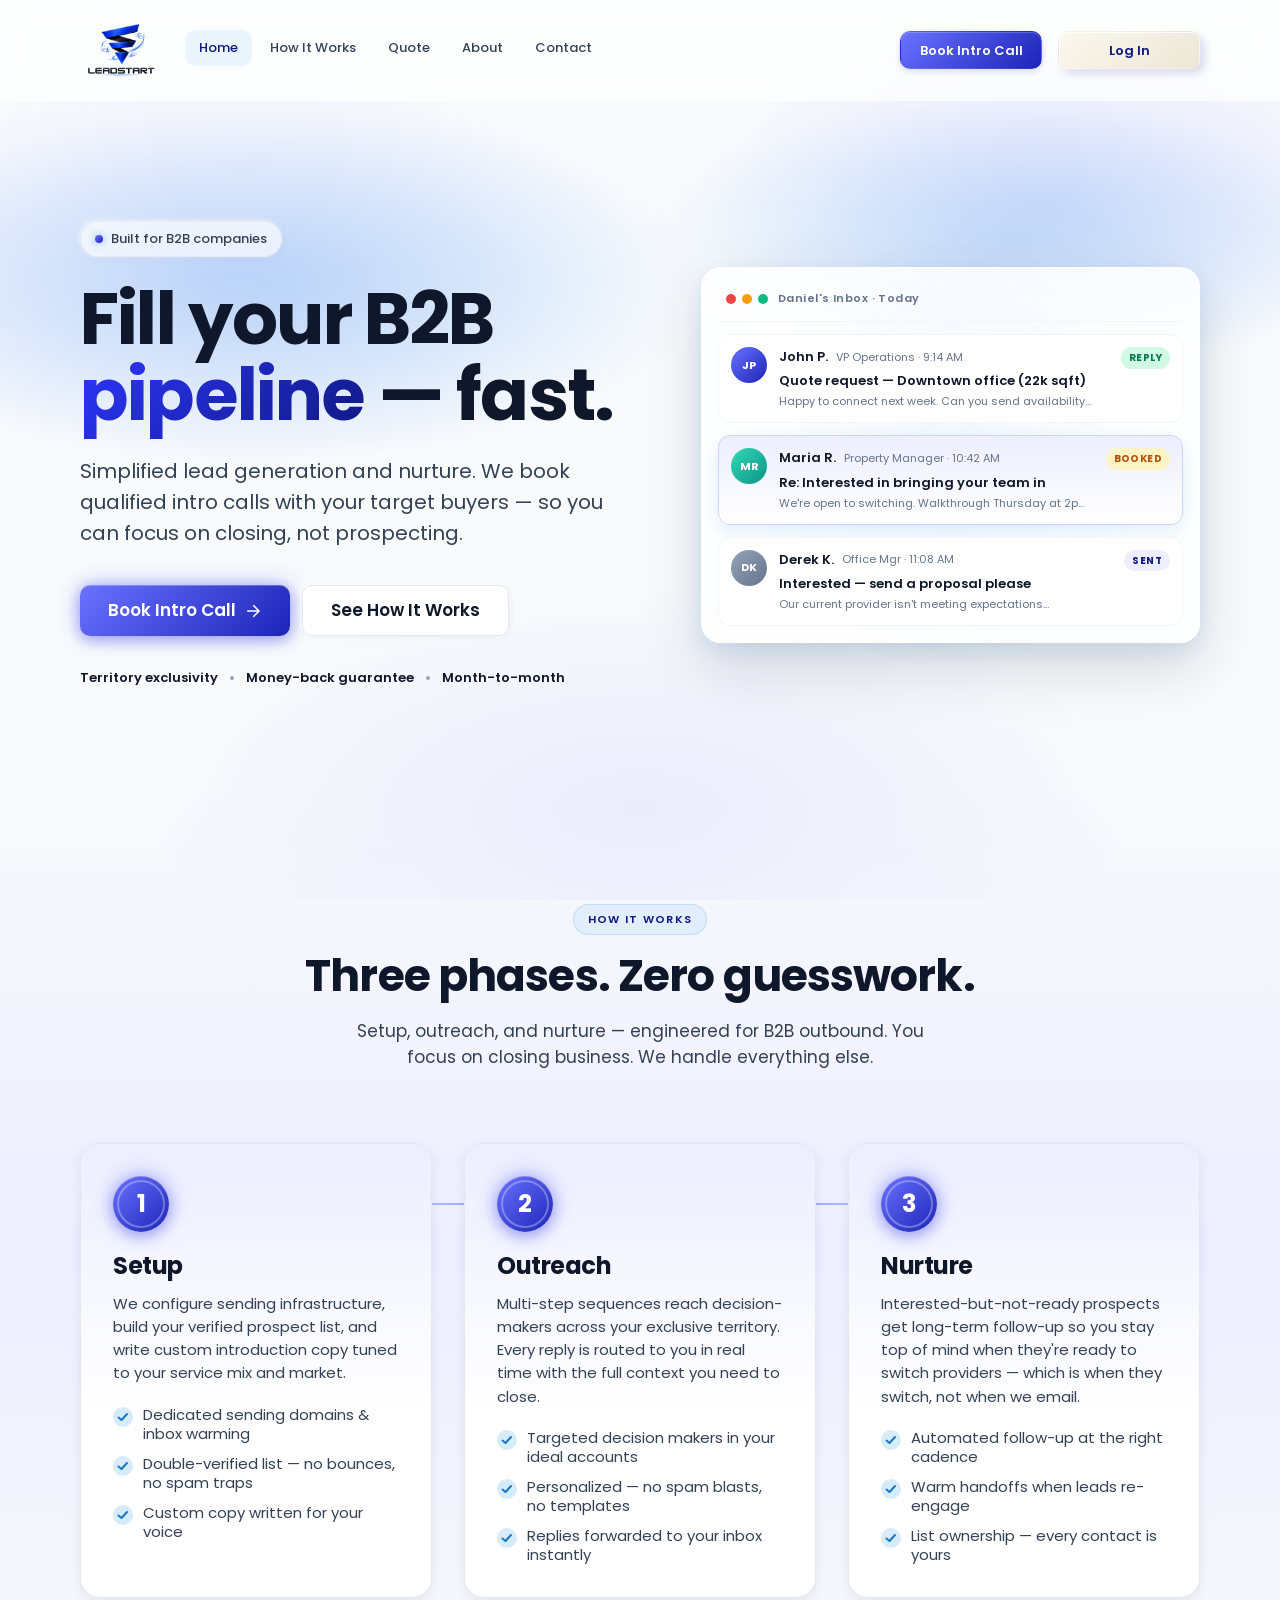
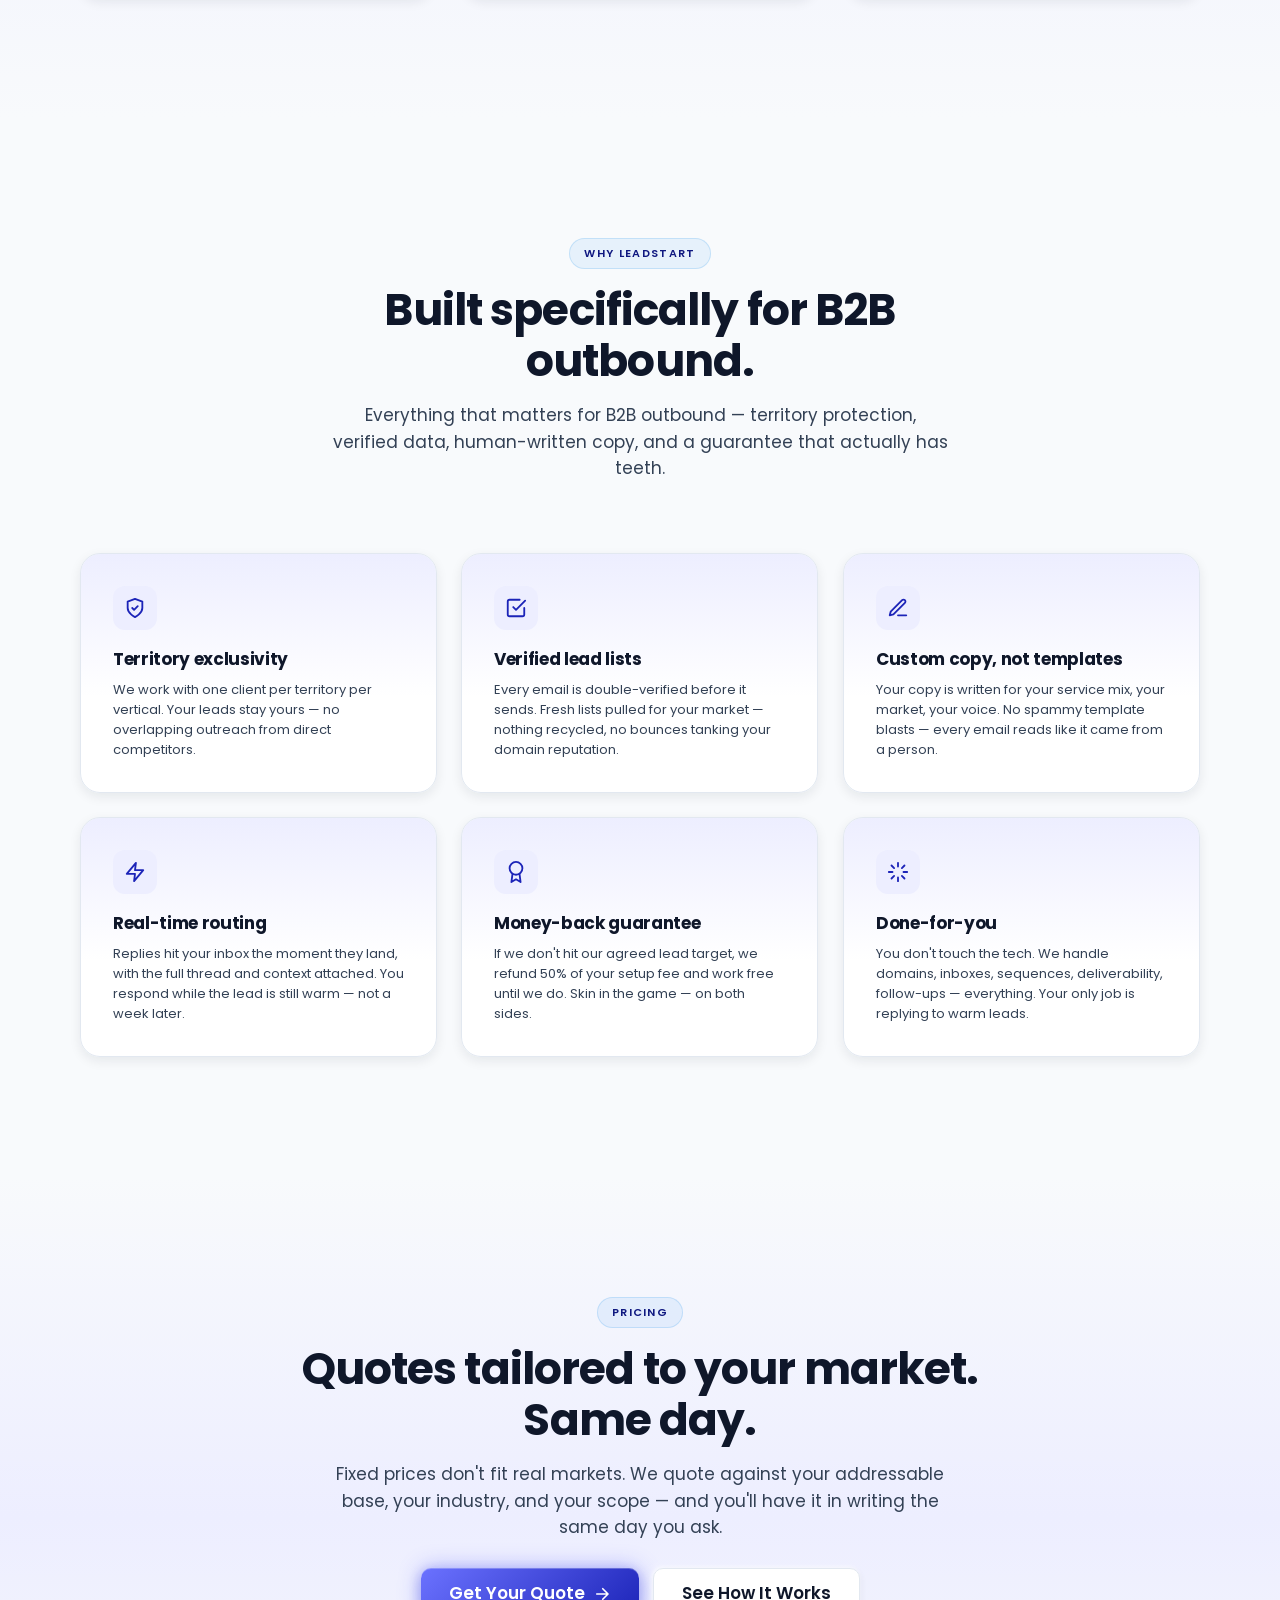
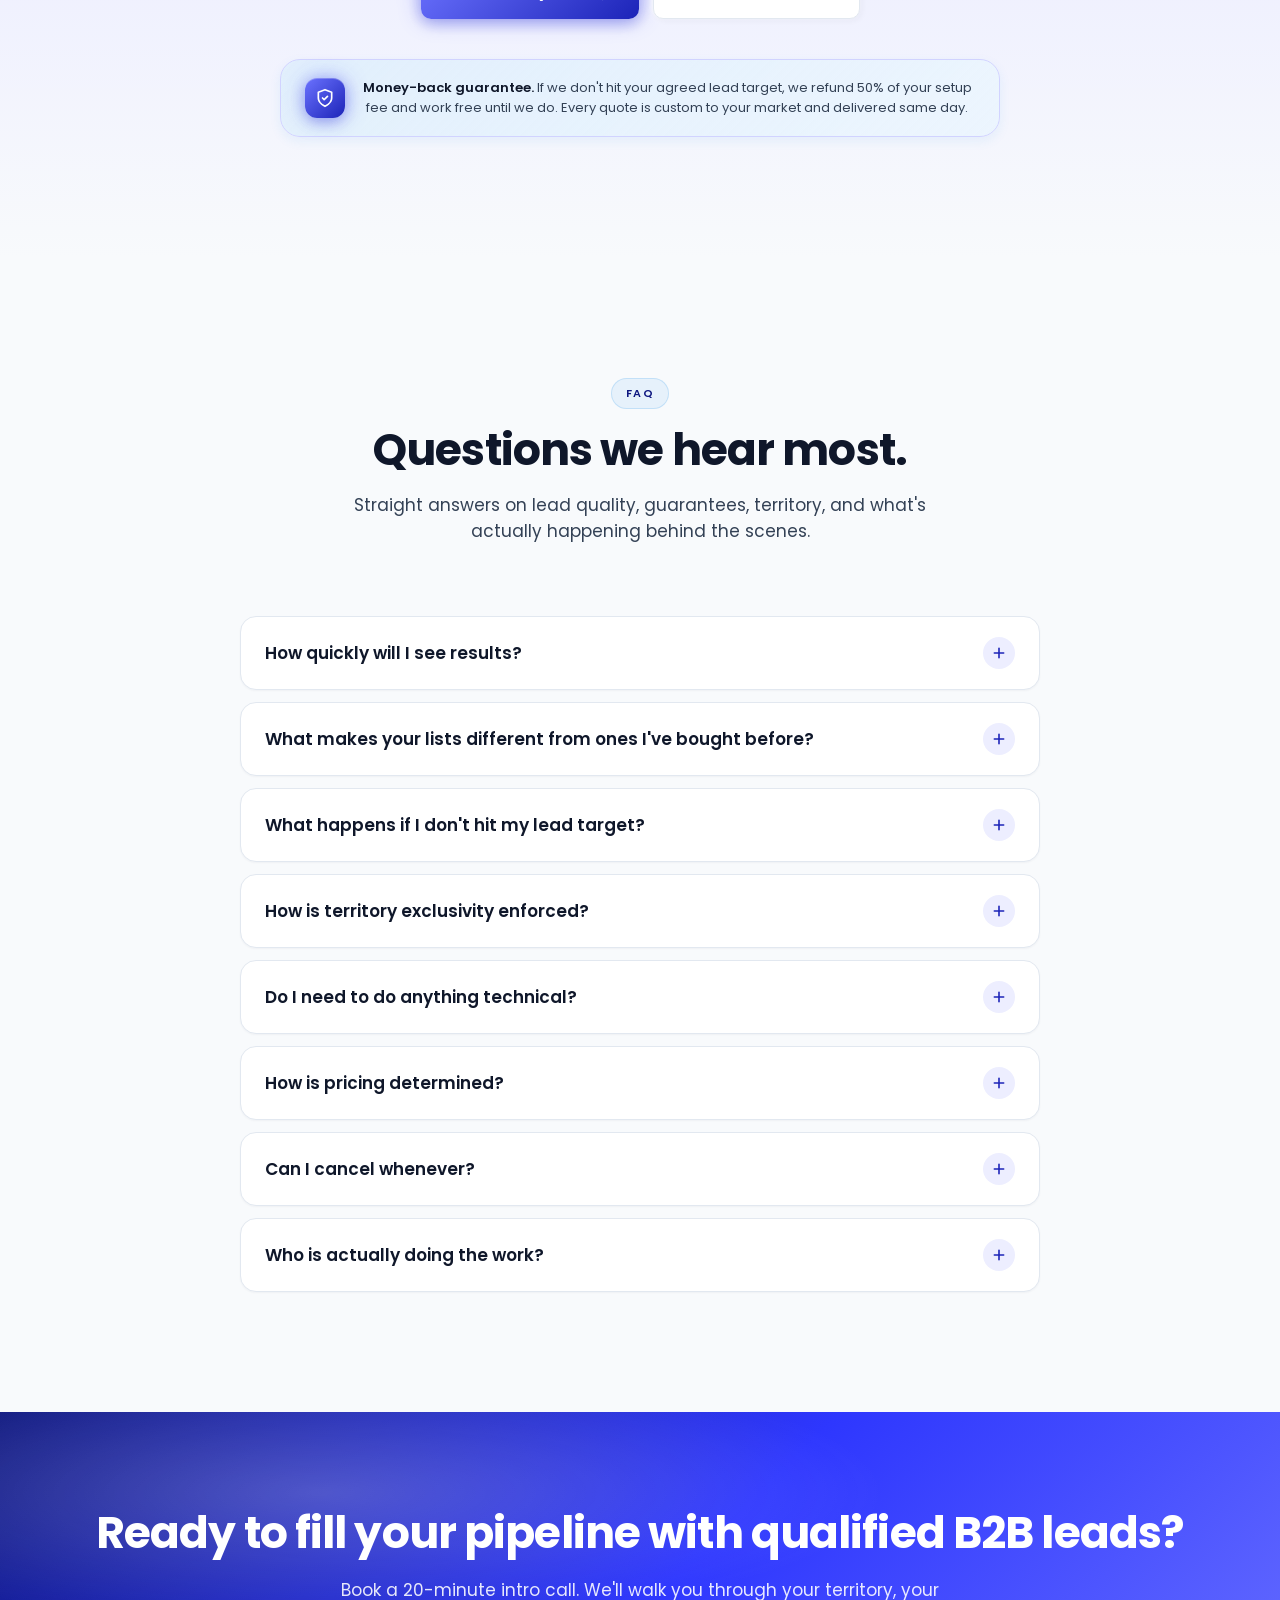
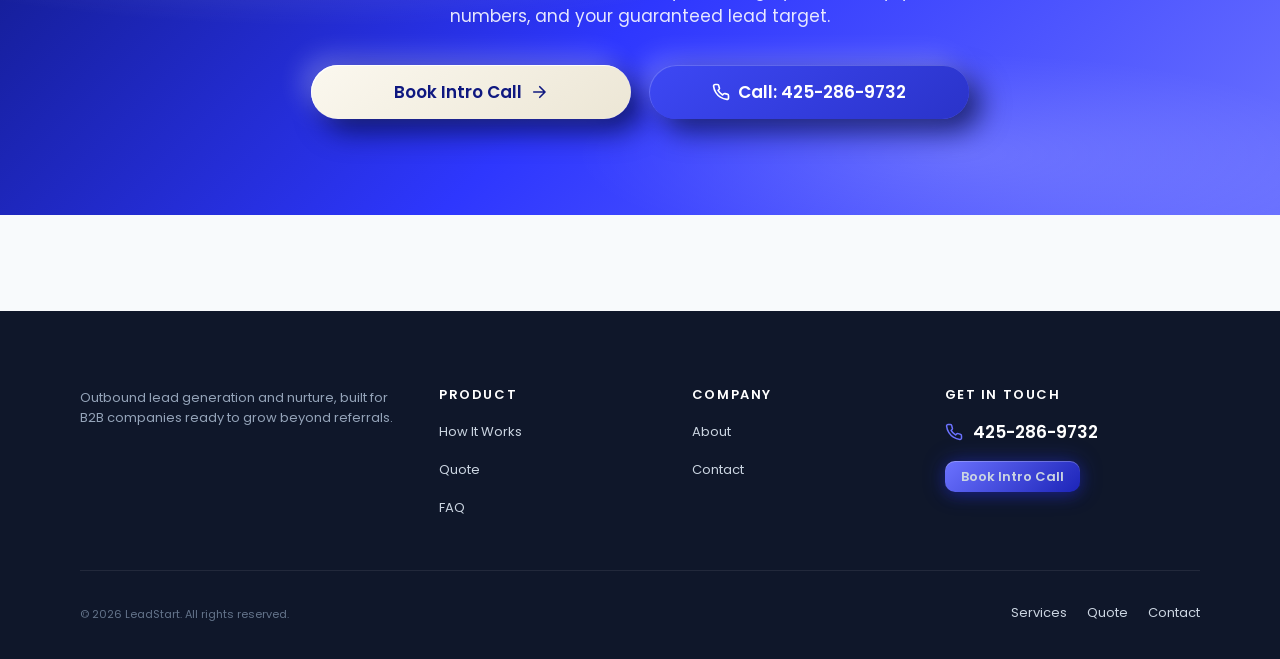
==== index.html @ 653d9354 "Swap hero headline to "Fill your B2B pipeline — fast." Tightens the promise to be action-first inste" ====
<!DOCTYPE html>
<html lang="en">
<head>
  <meta charset="UTF-8" />
  <meta name="viewport" content="width=device-width, initial-scale=1.0" />
  <meta name="theme-color" content="#2e37fe" />
  <title>LeadStart — Outbound Lead Generation for B2B Companies</title>
  <meta name="description" content="LeadStart books qualified intro calls with your target buyers. Custom cold email, verified lists, territory exclusivity, money-back guarantee." />
  <meta name="author" content="LeadStart" />

  <!-- Open Graph -->
  <meta property="og:type" content="website" />
  <meta property="og:title" content="LeadStart — Outbound Lead Generation for B2B Companies" />
  <meta property="og:description" content="Simplified lead gen & nurture solution. Book qualified intro calls with commercial decision-makers — no ads, no spam blasts, just targeted outbound." />
  <meta property="og:url" content="https://leadstart.io/" />
  <meta property="og:image" content="/assets/img/og-image.png" />
  <meta name="twitter:card" content="summary_large_image" />

  <!-- Fonts -->
  <link rel="preconnect" href="https://fonts.googleapis.com" />
  <link rel="preconnect" href="https://fonts.gstatic.com" crossorigin />
  <link href="https://fonts.googleapis.com/css2?family=Poppins:wght@400;500;600;700&display=swap" rel="stylesheet" />

  <!-- Favicon -->
  <link rel="icon" type="image/png" href="/assets/img/leadstart-logo.png" />

  <!-- Styles (load order matters) -->
  <link rel="stylesheet" href="/assets/css/tokens.css" />
  <link rel="stylesheet" href="/assets/css/base.css" />
  <link rel="stylesheet" href="/assets/css/layout.css" />
  <link rel="stylesheet" href="/assets/css/components.css" />
  <link rel="stylesheet" href="/assets/css/pages.css" />

  <style>
    .quote-band { text-align: center; }
    .quote-band .section-header { margin-bottom: 8px; }
    .quote-band .quote-ctas {
      display: flex;
      gap: 14px;
      justify-content: center;
      flex-wrap: wrap;
      margin-top: 28px;
    }
    .quote-band .guarantee-ribbon { margin-top: 40px; }
  </style>
</head>
<body>

  <a href="#main" class="skip-link">Skip to content</a>

  <!-- =============== HEADER =============== -->
  <header class="site-header" id="siteHeader">
    <div class="nav">
      <a href="/" class="logo" aria-label="LeadStart home">
        <span class="logo-mark" aria-hidden="true">
          <img src="/assets/img/leadstart-logo.png" alt="" />
        </span>
      </a>

      <nav aria-label="Primary">
        <ul class="nav-links">
          <li><a href="/" class="active">Home</a></li>
          <li><a href="/services.html">How It Works</a></li>
          <li><a href="/quote.html">Quote</a></li>
          <li><a href="/about.html">About</a></li>
          <li><a href="/contact.html">Contact</a></li>
        </ul>
      </nav>

      <a href="/contact.html" class="btn btn-primary btn-sm nav-cta">
        Book Intro Call
      </a>
      <a href="/app/login" class="btn btn-secondary btn-sm nav-login">
        Log In
      </a>

      <button class="hamburger" type="button" aria-label="Open menu" aria-expanded="false" aria-controls="mobileDrawer">
        <span></span>
      </button>
    </div>
  </header>

  <!-- Mobile drawer -->
  <div class="mobile-drawer" id="mobileDrawer">
    <ul class="mobile-drawer-links">
      <li><a href="/" class="active">Home</a></li>
      <li><a href="/services.html">How It Works</a></li>
      <li><a href="/quote.html">Quote</a></li>
      <li><a href="/about.html">About</a></li>
      <li><a href="/contact.html">Contact</a></li>
    </ul>
    <a href="/app/login" class="btn btn-secondary" style="margin-bottom:10px;">
      Log In
    </a>
    <a href="/contact.html" class="btn btn-primary">
      Book Intro Call
      <svg viewBox="0 0 24 24" fill="none" stroke="currentColor" stroke-width="2.2" stroke-linecap="round" stroke-linejoin="round"><path d="M5 12h14M13 5l7 7-7 7"/></svg>
    </a>
  </div>

  <main id="main">

    <!-- =============== HERO =============== -->
    <section class="hero">
      <div class="container">
        <div class="hero-inner">
          <div class="hero-copy" data-reveal>
            <span class="pill-glass mb-24">
              <span class="dot"></span>
              Built for B2B companies
            </span>
            <h1>
              Fill your B2B <span class="text-grad">pipeline</span> — fast.
            </h1>
            <p class="lead">
              Simplified lead generation and nurture. We book qualified intro calls with your target buyers — so you can focus on closing, not prospecting.
            </p>
            <div class="hero-ctas">
              <a href="/contact.html" class="btn btn-primary btn-lg">
                Book Intro Call
                <svg viewBox="0 0 24 24" fill="none" stroke="currentColor" stroke-width="2.2" stroke-linecap="round" stroke-linejoin="round"><path d="M5 12h14M13 5l7 7-7 7"/></svg>
              </a>
              <a href="/services.html" class="btn btn-secondary btn-lg">
                See How It Works
              </a>
            </div>
            <div class="hero-trust">
              <strong class="text-primary">Territory exclusivity</strong>
              <span class="divider-dot"></span>
              <strong class="text-primary">Money-back guarantee</strong>
              <span class="divider-dot"></span>
              <strong class="text-primary">Month-to-month</strong>
            </div>
          </div>

          <!-- CSS-mocked email thread visual -->
          <div class="hero-visual" data-reveal data-reveal-delay="0.15s" aria-hidden="true">
            <div class="mock-inbox">
              <div class="mock-inbox-header">
                <div class="dots"><span></span><span></span><span></span></div>
                <span class="label">Daniel's Inbox · Today</span>
              </div>

              <div class="mock-thread">
                <div class="mock-avatar">JP</div>
                <div class="mock-thread-body">
                  <div class="mock-thread-meta">
                    <strong>John P.</strong>
                    <span>VP Operations · 9:14 AM</span>
                  </div>
                  <div class="mock-thread-subject">Quote request — Downtown office (22k sqft)</div>
                  <div class="mock-thread-snippet">Happy to connect next week. Can you send availability…</div>
                </div>
                <span class="mock-thread-status reply">Reply</span>
              </div>

              <div class="mock-thread highlight">
                <div class="mock-avatar alt-2">MR</div>
                <div class="mock-thread-body">
                  <div class="mock-thread-meta">
                    <strong>Maria R.</strong>
                    <span>Property Manager · 10:42 AM</span>
                  </div>
                  <div class="mock-thread-subject">Re: Interested in bringing your team in</div>
                  <div class="mock-thread-snippet">We're open to switching. Walkthrough Thursday at 2pm?</div>
                </div>
                <span class="mock-thread-status booked">Booked</span>
              </div>

              <div class="mock-thread">
                <div class="mock-avatar alt">DK</div>
                <div class="mock-thread-body">
                  <div class="mock-thread-meta">
                    <strong>Derek K.</strong>
                    <span>Office Mgr · 11:08 AM</span>
                  </div>
                  <div class="mock-thread-subject">Interested — send a proposal please</div>
                  <div class="mock-thread-snippet">Our current provider isn't meeting expectations…</div>
                </div>
                <span class="mock-thread-status sent">Sent</span>
              </div>
            </div>
          </div>
        </div>
      </div>
    </section>


    <!-- =============== 3-PHASE PROCESS =============== -->
    <section class="section process section-alt" id="process">
      <div class="container">
        <div class="section-header" data-reveal>
          <span class="eyebrow">How it works</span>
          <h2>Three phases. Zero guesswork.</h2>
          <p>Setup, outreach, and nurture — engineered for B2B outbound. You focus on closing business. We handle everything else.</p>
        </div>

        <div class="process-grid">

          <article class="card process-card" data-reveal>
            <div class="step-number">1</div>
            <h3>Setup</h3>
            <p>We configure sending infrastructure, build your verified prospect list, and write custom introduction copy tuned to your service mix and market.</p>
            <ul class="check-list">
              <li>Dedicated sending domains &amp; inbox warming</li>
              <li>Double-verified list — no bounces, no spam traps</li>
              <li>Custom copy written for your voice</li>
            </ul>
          </article>

          <article class="card process-card" data-reveal data-reveal-delay="0.1s">
            <div class="step-number">2</div>
            <h3>Outreach</h3>
            <p>Multi-step sequences reach decision-makers across your exclusive territory. Every reply is routed to you in real time with the full context you need to close.</p>
            <ul class="check-list">
              <li>Targeted decision makers in your ideal accounts</li>
              <li>Personalized — no spam blasts, no templates</li>
              <li>Replies forwarded to your inbox instantly</li>
            </ul>
          </article>

          <article class="card process-card" data-reveal data-reveal-delay="0.2s">
            <div class="step-number">3</div>
            <h3>Nurture</h3>
            <p>Interested-but-not-ready prospects get long-term follow-up so you stay top of mind when they're ready to switch providers — which is when they switch, not when we email.</p>
            <ul class="check-list">
              <li>Automated follow-up at the right cadence</li>
              <li>Warm handoffs when leads re-engage</li>
              <li>List ownership — every contact is yours</li>
            </ul>
          </article>

        </div>
      </div>
    </section>


    <!-- =============== FEATURES =============== -->
    <section class="section" id="features">
      <div class="container">
        <div class="section-header" data-reveal>
          <span class="eyebrow">Why LeadStart</span>
          <h2>Built specifically for B2B outbound.</h2>
          <p>Everything that matters for B2B outbound — territory protection, verified data, human-written copy, and a guarantee that actually has teeth.</p>
        </div>

        <div class="feature-grid">

          <article class="card card-hover feature-card" data-reveal>
            <div class="icon-chip" aria-hidden="true">
              <svg viewBox="0 0 24 24" fill="none" stroke="currentColor" stroke-width="2" stroke-linecap="round" stroke-linejoin="round"><path d="M12 22s8-4 8-10V5l-8-3-8 3v7c0 6 8 10 8 10z"/><path d="m9 12 2 2 4-4"/></svg>
            </div>
            <h4>Territory exclusivity</h4>
            <p>We work with one client per territory per vertical. Your leads stay yours — no overlapping outreach from direct competitors.</p>
          </article>

          <article class="card card-hover feature-card" data-reveal data-reveal-delay="0.05s">
            <div class="icon-chip" aria-hidden="true">
              <svg viewBox="0 0 24 24" fill="none" stroke="currentColor" stroke-width="2" stroke-linecap="round" stroke-linejoin="round"><path d="M9 11l3 3L22 4"/><path d="M21 12v7a2 2 0 0 1-2 2H5a2 2 0 0 1-2-2V5a2 2 0 0 1 2-2h11"/></svg>
            </div>
            <h4>Verified lead lists</h4>
            <p>Every email is double-verified before it sends. Fresh lists pulled for your market — nothing recycled, no bounces tanking your domain reputation.</p>
          </article>

          <article class="card card-hover feature-card" data-reveal data-reveal-delay="0.1s">
            <div class="icon-chip" aria-hidden="true">
              <svg viewBox="0 0 24 24" fill="none" stroke="currentColor" stroke-width="2" stroke-linecap="round" stroke-linejoin="round"><path d="M12 20h9"/><path d="M16.5 3.5a2.121 2.121 0 0 1 3 3L7 19l-4 1 1-4L16.5 3.5z"/></svg>
            </div>
            <h4>Custom copy, not templates</h4>
            <p>Your copy is written for your service mix, your market, your voice. No spammy template blasts — every email reads like it came from a person.</p>
          </article>

          <article class="card card-hover feature-card" data-reveal data-reveal-delay="0.15s">
            <div class="icon-chip" aria-hidden="true">
              <svg viewBox="0 0 24 24" fill="none" stroke="currentColor" stroke-width="2" stroke-linecap="round" stroke-linejoin="round"><polygon points="13 2 3 14 12 14 11 22 21 10 12 10 13 2"/></svg>
            </div>
            <h4>Real-time routing</h4>
            <p>Replies hit your inbox the moment they land, with the full thread and context attached. You respond while the lead is still warm — not a week later.</p>
          </article>

          <article class="card card-hover feature-card" data-reveal data-reveal-delay="0.2s">
            <div class="icon-chip" aria-hidden="true">
              <svg viewBox="0 0 24 24" fill="none" stroke="currentColor" stroke-width="2" stroke-linecap="round" stroke-linejoin="round"><circle cx="12" cy="8" r="7"/><polyline points="8.21 13.89 7 23 12 20 17 23 15.79 13.88"/></svg>
            </div>
            <h4>Money-back guarantee</h4>
            <p>If we don't hit our agreed lead target, we refund 50% of your setup fee and work free until we do. Skin in the game — on both sides.</p>
          </article>

          <article class="card card-hover feature-card" data-reveal data-reveal-delay="0.25s">
            <div class="icon-chip" aria-hidden="true">
              <svg viewBox="0 0 24 24" fill="none" stroke="currentColor" stroke-width="2" stroke-linecap="round" stroke-linejoin="round"><path d="M12 2v4M12 18v4M4.93 4.93l2.83 2.83M16.24 16.24l2.83 2.83M2 12h4M18 12h4M4.93 19.07l2.83-2.83M16.24 7.76l2.83-2.83"/></svg>
            </div>
            <h4>Done-for-you</h4>
            <p>You don't touch the tech. We handle domains, inboxes, sequences, deliverability, follow-ups — everything. Your only job is replying to warm leads.</p>
          </article>

        </div>
      </div>
    </section>


    <!-- =============== QUOTE BAND =============== -->
    <section class="section section-alt quote-band" id="pricing-teaser">
      <div class="container-narrow">
        <div class="section-header" data-reveal>
          <span class="eyebrow">Pricing</span>
          <h2>Quotes tailored to your market.<br>Same day.</h2>
          <p>Fixed prices don't fit real markets. We quote against your addressable base, your industry, and your scope — and you'll have it in writing the same day you ask.</p>
        </div>

        <div class="quote-ctas" data-reveal data-reveal-delay="0.1s">
          <a href="/quote.html" class="btn btn-primary btn-lg">
            Get Your Quote
            <svg viewBox="0 0 24 24" fill="none" stroke="currentColor" stroke-width="2.2" stroke-linecap="round" stroke-linejoin="round"><path d="M5 12h14M13 5l7 7-7 7"/></svg>
          </a>
          <a href="/services.html" class="btn btn-secondary btn-lg">See How It Works</a>
        </div>

        <div class="guarantee-ribbon" data-reveal>
          <span class="shield" aria-hidden="true">
            <svg viewBox="0 0 24 24" fill="none" stroke="currentColor" stroke-width="2" stroke-linecap="round" stroke-linejoin="round" width="20" height="20"><path d="M12 22s8-4 8-10V5l-8-3-8 3v7c0 6 8 10 8 10z"/><path d="m9 12 2 2 4-4"/></svg>
          </span>
          <div>
            <strong>Money-back guarantee.</strong> If we don't hit your agreed lead target, we refund 50% of your setup fee and work free until we do. Every quote is custom to your market and delivered same day.
          </div>
        </div>
      </div>
    </section>


    <!-- =============== FAQ =============== -->
    <section class="section" id="faq">
      <div class="container-narrow">
        <div class="section-header" data-reveal>
          <span class="eyebrow">FAQ</span>
          <h2>Questions we hear most.</h2>
          <p>Straight answers on lead quality, guarantees, territory, and what's actually happening behind the scenes.</p>
        </div>

        <div class="faq-list" data-accordion-group>

          <details class="faq-item" data-accordion>
            <summary>
              How quickly will I see results?
              <span class="faq-icon" aria-hidden="true">
                <svg viewBox="0 0 24 24" fill="none" stroke="currentColor" stroke-width="2.4" stroke-linecap="round"><path d="M12 5v14M5 12h14"/></svg>
              </span>
            </summary>
            <div class="faq-body">
              <p>Setup and inbox warming takes the first two weeks. Sends begin in week 3 at a conservative volume and ramp up over the first month. Most clients see their first booked intro calls between weeks 3 and 5, with volume increasing through month two as the full sequence rolls out.</p>
            </div>
          </details>

          <details class="faq-item" data-accordion>
            <summary>
              What makes your lists different from ones I've bought before?
              <span class="faq-icon" aria-hidden="true">
                <svg viewBox="0 0 24 24" fill="none" stroke="currentColor" stroke-width="2.4" stroke-linecap="round"><path d="M12 5v14M5 12h14"/></svg>
              </span>
            </summary>
            <div class="faq-body">
              <p>Recycled lists get everyone nowhere. Ours are pulled fresh for your exact market and role targets, then double-verified before a single send. You own every contact outright — nothing is resold, and nothing overlaps with another client's outreach.</p>
            </div>
          </details>

          <details class="faq-item" data-accordion>
            <summary>
              What happens if I don't hit my lead target?
              <span class="faq-icon" aria-hidden="true">
                <svg viewBox="0 0 24 24" fill="none" stroke="currentColor" stroke-width="2.4" stroke-linecap="round"><path d="M12 5v14M5 12h14"/></svg>
              </span>
            </summary>
            <div class="faq-body">
              <p>We refund 50% of your setup fee and keep working free until you hit the agreed target. We don't grow if our clients don't grow — the guarantee forces us to pick markets and service fits we can actually deliver on.</p>
            </div>
          </details>

          <details class="faq-item" data-accordion>
            <summary>
              How is territory exclusivity enforced?
              <span class="faq-icon" aria-hidden="true">
                <svg viewBox="0 0 24 24" fill="none" stroke="currentColor" stroke-width="2.4" stroke-linecap="round"><path d="M12 5v14M5 12h14"/></svg>
              </span>
            </summary>
            <div class="faq-body">
              <p>We sign one client per territory per vertical. Your prospect list is carved from that market and reserved for you — no one else we work with is emailing your prospects, period. If a direct competitor approaches us for the same territory, we decline.</p>
            </div>
          </details>

          <details class="faq-item" data-accordion>
            <summary>
              Do I need to do anything technical?
              <span class="faq-icon" aria-hidden="true">
                <svg viewBox="0 0 24 24" fill="none" stroke="currentColor" stroke-width="2.4" stroke-linecap="round"><path d="M12 5v14M5 12h14"/></svg>
              </span>
            </summary>
            <div class="faq-body">
              <p>No. We handle domains, inbox configuration, deliverability, sequence setup, warming, and follow-ups. Your only job is replying to interested leads — which we route to your main inbox in real time.</p>
            </div>
          </details>

          <details class="faq-item" data-accordion>
            <summary>
              How is pricing determined?
              <span class="faq-icon" aria-hidden="true">
                <svg viewBox="0 0 24 24" fill="none" stroke="currentColor" stroke-width="2.4" stroke-linecap="round"><path d="M12 5v14M5 12h14"/></svg>
              </span>
            </summary>
            <div class="faq-body">
              <p>We price against your market, not a fixed tier. The setup fee covers domains, inbox provisioning, deliverability warming, custom copy, and verified list build — it scales with the size of your addressable market. Monthly rate is tied to your agreed lead target. You'll have a written quote with both line items the same day you ask.</p>
            </div>
          </details>

          <details class="faq-item" data-accordion>
            <summary>
              Can I cancel whenever?
              <span class="faq-icon" aria-hidden="true">
                <svg viewBox="0 0 24 24" fill="none" stroke="currentColor" stroke-width="2.4" stroke-linecap="round"><path d="M12 5v14M5 12h14"/></svg>
              </span>
            </summary>
            <div class="faq-body">
              <p>Yes. Month-to-month. No annual contracts. If the campaign isn't producing, we'd rather refund you and part ways than have you locked in.</p>
            </div>
          </details>

          <details class="faq-item" data-accordion>
            <summary>
              Who is actually doing the work?
              <span class="faq-icon" aria-hidden="true">
                <svg viewBox="0 0 24 24" fill="none" stroke="currentColor" stroke-width="2.4" stroke-linecap="round"><path d="M12 5v14M5 12h14"/></svg>
              </span>
            </summary>
            <div class="faq-body">
              <p>A small, direct team — no outsourcing, no offshore content mills. Daniel runs strategy and client calls. Copy and list builds are handled in-house by people who've worked on B2B outbound specifically.</p>
            </div>
          </details>

        </div>
      </div>
    </section>


    <!-- =============== FINAL CTA BAND =============== -->
    <section class="cta-band">
      <div class="container">
        <h2 data-reveal>Ready to fill your pipeline with qualified B2B leads?</h2>
        <p data-reveal data-reveal-delay="0.1s">Book a 20-minute intro call. We'll walk you through your territory, your numbers, and your guaranteed lead target.</p>
        <div class="row" data-reveal data-reveal-delay="0.2s">
          <a href="/contact.html" class="btn btn-on-dark btn-lg">
            Book Intro Call
            <svg viewBox="0 0 24 24" fill="none" stroke="currentColor" stroke-width="2.2" stroke-linecap="round" stroke-linejoin="round"><path d="M5 12h14M13 5l7 7-7 7"/></svg>
          </a>
          <a href="tel:+14252869732" class="btn btn-ghost-on-dark btn-lg">
            <svg viewBox="0 0 24 24" fill="none" stroke="currentColor" stroke-width="2.2" stroke-linecap="round" stroke-linejoin="round"><path d="M22 16.92v3a2 2 0 0 1-2.18 2 19.79 19.79 0 0 1-8.63-3.07 19.5 19.5 0 0 1-6-6 19.79 19.79 0 0 1-3.07-8.67A2 2 0 0 1 4.11 2h3a2 2 0 0 1 2 1.72 12.84 12.84 0 0 0 .7 2.81 2 2 0 0 1-.45 2.11L8.09 9.91a16 16 0 0 0 6 6l1.27-1.27a2 2 0 0 1 2.11-.45 12.84 12.84 0 0 0 2.81.7A2 2 0 0 1 22 16.92z"/></svg>
            Call: 425-286-9732
          </a>
        </div>
      </div>
    </section>

  </main>


  <!-- =============== FOOTER =============== -->
  <footer class="site-footer">
    <div class="container">
      <div class="footer-grid">

        <div class="footer-brand">
          <p>Outbound lead generation and nurture, built for B2B companies ready to grow beyond referrals.</p>
        </div>

        <div>
          <h5>Product</h5>
          <ul>
            <li><a href="/services.html">How It Works</a></li>
            <li><a href="/quote.html">Quote</a></li>
            <li><a href="/#faq">FAQ</a></li>
          </ul>
        </div>

        <div>
          <h5>Company</h5>
          <ul>
            <li><a href="/about.html">About</a></li>
            <li><a href="/contact.html">Contact</a></li>
          </ul>
        </div>

        <div>
          <h5>Get in touch</h5>
          <a href="tel:+14252869732" class="phone-link">
            <svg viewBox="0 0 24 24" fill="none" stroke="currentColor" stroke-width="2" stroke-linecap="round" stroke-linejoin="round" width="18" height="18"><path d="M22 16.92v3a2 2 0 0 1-2.18 2 19.79 19.79 0 0 1-8.63-3.07 19.5 19.5 0 0 1-6-6 19.79 19.79 0 0 1-3.07-8.67A2 2 0 0 1 4.11 2h3a2 2 0 0 1 2 1.72 12.84 12.84 0 0 0 .7 2.81 2 2 0 0 1-.45 2.11L8.09 9.91a16 16 0 0 0 6 6l1.27-1.27a2 2 0 0 1 2.11-.45 12.84 12.84 0 0 0 2.81.7A2 2 0 0 1 22 16.92z"/></svg>
            425-286-9732
          </a>
          <a href="/contact.html" class="btn btn-primary btn-sm">Book Intro Call</a>
        </div>
      </div>

      <div class="footer-bottom">
        <span>&copy; <span id="year">2026</span> LeadStart. All rights reserved.</span>
        <ul class="footer-bottom-links">
          <li><a href="/services.html">Services</a></li>
          <li><a href="/quote.html">Quote</a></li>
          <li><a href="/contact.html">Contact</a></li>
        </ul>
      </div>
    </div>
  </footer>

  <script>document.getElementById('year').textContent = new Date().getFullYear();</script>
  <script defer src="/assets/js/nav.js"></script>
  <script defer src="/assets/js/accordion.js"></script>
  <script defer src="/assets/js/reveal.js"></script>
</body>
</html>
---- assets/css/tokens.css ----
/* =========================================================================
   LeadStart Design Tokens
   Brand colors source: C:\Users\danie\Documents\PolishPoint\Blue\LeadStart Swatchboard.html
   Component tokens source: C:\Users\danie\Documents\PolishPoint\Blue\theme_polishpoint_blue_swatchboard.html
   This file is the single source of truth for design values.
   No other CSS file should contain raw hex colors — reference variables only.
   ========================================================================= */

:root {
  /* ------------------------------ Typography --------------------------- */
  --font-sans: 'Poppins', -apple-system, BlinkMacSystemFont, 'Segoe UI', Roboto, Oxygen, Ubuntu, Cantarell, sans-serif;
  --font-mono: 'Consolas', 'SF Mono', ui-monospace, 'Cascadia Mono', Menlo, monospace;

  /* Fluid type ramp (marketing-scale) */
  --text-xs:   11px;
  --text-sm:   13px;
  --text-base: 15px;
  --text-md:   17px;
  --text-lg:   20px;
  --text-xl:   24px;
  --text-2xl:  clamp(26px, 3vw, 32px);
  --text-3xl:  clamp(32px, 4.5vw, 44px);
  --text-4xl:  clamp(38px, 6vw, 56px);
  --text-5xl:  clamp(44px, 7vw, 72px);

  --leading-tight:  1.15;
  --leading-snug:   1.3;
  --leading-normal: 1.55;
  --leading-loose:  1.7;

  --tracking-tight:   -0.02em;
  --tracking-normal:  0;
  --tracking-wide:    0.04em;
  --tracking-widest:  0.12em;

  /* ------------------------------ Primary Blue ------------------------- */
  /* Source: LeadStart Swatchboard — Blue 500 is brand primary */
  --primary:       #2e37fe;   /* Blue 500 — brand primary */
  --primary-light: #6b72ff;   /* Blue 400 */
  --primary-hover: #1c24b8;   /* Blue 700 */
  --primary-deep:  #0f1880;   /* Blue 900 */
  --primary-soft:  #d1d3ff;   /* Blue 200 */
  --primary-bg:    #edeeff;   /* Blue 100 */

  /* Full blue tint ramp (LeadStart Swatchboard) */
  --blue-100:      #edeeff;
  --blue-200:      #d1d3ff;
  --blue-300:      #a3a8ff;
  --blue-400:      #6b72ff;
  --blue-500:      #2e37fe;
  --blue-700:      #1c24b8;
  --blue-900:      #0f1880;
  --blue-950:      #060b52;

  /* ------------------------------ Accents ------------------------------ */
  --flame:  #ff6b2e;
  --mint:   #00d4aa;
  --coral:  #ff3d71;
  --sun:    #ffc42e;

  /* ------------------------------ Neutrals ----------------------------- */
  --ink:      #0d0d1a;
  --navy:     #1a1a2e;
  --slate:    #3d3d5c;
  --storm:    #6b6e8a;
  --silver:   #9194ad;
  --mist:     #e2e3ed;
  --cloud:    #f4f5f9;
  --white:    #ffffff;

  /* ------------------------------ Semantic text ------------------------ */
  --text-primary: #0f172a;
  --text-body:    #334155;
  --text-muted:   #64748b;
  --text-faint:   #94a3b8;
  --text-invert:  #ffffff;

  /* ------------------------------ Surfaces ----------------------------- */
  --page-bg:      #f8fafc;
  --surface:      #ffffff;
  --surface-alt:  var(--primary-bg);
  --surface-dark: #0f172a;
  --border-light: #f1f5f9;
  --border-mid:   #e2e8f0;
  --border-dark:  #cbd5e1;

  /* ------------------------------ Radii -------------------------------- */
  --r-card:   20px;
  --r-btn:    10px;
  --r-input:  12px;
  --r-pill:   9999px;
  --r-sm:     6px;
  --r-md:     12px;
  --r-lg:     16px;

  /* ------------------------------ Shadows ------------------------------ */
  --shadow-sm: 0 1px 2px rgba(15,23,42,0.04);
  --shadow-md: 0 4px 12px rgba(15,23,42,0.08);
  --shadow-lg: 0 12px 28px rgba(15,23,42,0.12);
  --shadow-xl: 0 24px 48px rgba(15,23,42,0.16);

  /* Neumorphic: paired highlight + drop (copied from PolishPoint theme) */
  --neu-shadow:        4px 4px 12px rgba(15,23,42,0.06), -2px -2px 8px rgba(255,255,255,0.9);
  --neu-shadow-hover:  6px 6px 16px rgba(15,23,42,0.08), -3px -3px 10px rgba(255,255,255,1);
  --neu-shadow-heavy:  6px 6px 18px rgba(15,23,42,0.10), -3px -3px 12px rgba(255,255,255,1);

  /* Primary button glow recipe — based on #2e37fe (rgb 46,55,254) */
  --btn-primary-glow:       inset 0 1px 0 rgba(255,255,255,0.25),
                            0 0 22px rgba(46,55,254,0.35),
                            0 4px 14px rgba(28,36,184,0.28);
  --btn-primary-glow-hover: inset 0 1px 0 rgba(255,255,255,0.3),
                            0 0 28px rgba(46,55,254,0.45),
                            0 6px 18px rgba(28,36,184,0.35);

  /* ------------------------------ Gradients ---------------------------- */
  --btn-primary-grad:       linear-gradient(135deg, #6b72ff 0%, #1c24b8 100%);
  --btn-primary-grad-hover: linear-gradient(135deg, #2e37fe 0%, #0f1880 100%);
  --card-grad:              linear-gradient(180deg, var(--primary-bg) 0%, #ffffff 60%);
  --stat-grad:              linear-gradient(180deg, var(--primary-soft) 0%, var(--primary-bg) 100%);
  --cta-band-grad:          linear-gradient(135deg, #0f1880 0%, #2e37fe 50%, #6b72ff 100%);
  --text-grad:              linear-gradient(135deg, #2e37fe 0%, #0f1880 100%);

  /* Aurora ambient (applied to body or hero) — tinted with brand blue #2e37fe */
  --aurora-bg:
    radial-gradient(ellipse 60% 40% at 18% 30%, rgba(107,114,255,0.18) 0%, transparent 55%),
    radial-gradient(ellipse 50% 35% at 82% 22%, rgba(46,55,254,0.12) 0%, transparent 55%),
    radial-gradient(ellipse 70% 45% at 50% 90%, rgba(107,114,255,0.10) 0%, transparent 55%);

  /* ------------------------------ Layout ------------------------------- */
  --container-max:    1200px;
  --container-narrow: 880px;
  --container-wide:   1360px;
  --gutter:           clamp(16px, 4vw, 40px);
  --section-py:       clamp(64px, 10vw, 120px);
  --section-py-sm:    clamp(40px, 6vw, 72px);
  --header-h:         101px;

  /* ------------------------------ Motion ------------------------------- */
  --ease:      cubic-bezier(0.4, 0, 0.2, 1);
  --ease-out:  cubic-bezier(0, 0, 0.2, 1);
  --ease-in:   cubic-bezier(0.4, 0, 1, 1);
  --dur-fast:  0.15s;
  --dur:       0.25s;
  --dur-slow:  0.45s;

  /* ------------------------------ Z-Index ------------------------------ */
  --z-base:    0;
  --z-raised:  10;
  --z-header:  50;
  --z-overlay: 90;
  --z-modal:   100;
}
---- assets/css/base.css ----
/* =========================================================================
   base.css — reset, typography, body, scrollbar, utilities
   Depends on: tokens.css
   ========================================================================= */

*,
*::before,
*::after {
  box-sizing: border-box;
}

html {
  -webkit-text-size-adjust: 100%;
  -moz-text-size-adjust: 100%;
  text-size-adjust: 100%;
  scroll-behavior: smooth;
  scroll-padding-top: calc(var(--header-h) + 16px);
}

body {
  margin: 0;
  min-height: 100vh;
  font-family: var(--font-sans);
  font-size: var(--text-base);
  line-height: var(--leading-normal);
  color: var(--text-body);
  background-color: var(--page-bg);
  background-image: var(--aurora-bg);
  background-attachment: fixed;
  background-repeat: no-repeat;
  -webkit-font-smoothing: antialiased;
  -moz-osx-font-smoothing: grayscale;
  text-rendering: optimizeLegibility;
  overflow-x: hidden;
}

body.no-scroll {
  overflow: hidden;
}

/* -------------------------------- Typography ---------------------------- */

h1, h2, h3, h4, h5, h6 {
  margin: 0 0 0.5em;
  color: var(--text-primary);
  font-weight: 700;
  line-height: var(--leading-tight);
  letter-spacing: var(--tracking-tight);
  overflow-wrap: break-word;
  word-wrap: break-word;
}

h1 { font-size: var(--text-4xl); }
h2 { font-size: var(--text-3xl); }
h3 { font-size: var(--text-2xl); }
h4 { font-size: var(--text-xl); }
h5 { font-size: var(--text-lg); font-weight: 600; }
h6 { font-size: var(--text-md); font-weight: 600; }

p {
  margin: 0 0 1em;
  line-height: var(--leading-normal);
  overflow-wrap: break-word;
  word-wrap: break-word;
}

p:last-child { margin-bottom: 0; }

a {
  color: var(--primary-hover);
  text-decoration: none;
  transition: color var(--dur-fast) var(--ease);
}

a:hover {
  color: var(--primary-deep);
}

strong, b {
  color: var(--text-primary);
  font-weight: 600;
}

small {
  font-size: var(--text-sm);
  color: var(--text-muted);
}

ul, ol {
  margin: 0 0 1em;
  padding-left: 1.2em;
  line-height: var(--leading-normal);
}

li { margin-bottom: 0.3em; }

hr {
  margin: 2rem 0;
  border: 0;
  border-top: 1px solid var(--border-mid);
}

img, svg {
  display: block;
  max-width: 100%;
  height: auto;
}

button {
  font: inherit;
  color: inherit;
  cursor: pointer;
}

input, textarea, select, button {
  font-family: inherit;
}

/* -------------------------------- Focus --------------------------------- */

:focus {
  outline: none;
}

:focus-visible {
  outline: 2px solid var(--primary);
  outline-offset: 3px;
  border-radius: var(--r-sm);
}

/* -------------------------------- Scrollbar ----------------------------- */

::-webkit-scrollbar {
  width: 10px;
  height: 10px;
}
::-webkit-scrollbar-track {
  background: transparent;
}
::-webkit-scrollbar-thumb {
  background: var(--border-dark);
  border-radius: var(--r-pill);
  border: 2px solid transparent;
  background-clip: padding-box;
}
::-webkit-scrollbar-thumb:hover {
  background: var(--storm);
  background-clip: padding-box;
  border: 2px solid transparent;
}

/* -------------------------------- Selection ----------------------------- */

::selection {
  background: var(--primary-soft);
  color: var(--primary-deep);
}

/* -------------------------------- Utilities ----------------------------- */

.sr-only {
  position: absolute;
  width: 1px; height: 1px;
  padding: 0; margin: -1px;
  overflow: hidden;
  clip: rect(0, 0, 0, 0);
  white-space: nowrap;
  border: 0;
}

.text-center { text-align: center; }
.text-left   { text-align: left; }
.text-right  { text-align: right; }

.text-muted  { color: var(--text-muted); }
.text-faint  { color: var(--text-faint); }
.text-body   { color: var(--text-body); }
.text-primary{ color: var(--text-primary); }
.text-invert { color: var(--text-invert); }

.text-grad {
  background: var(--text-grad);
  -webkit-background-clip: text;
  background-clip: text;
  -webkit-text-fill-color: transparent;
  color: transparent;
}

.font-normal { font-weight: 400; }
.font-med    { font-weight: 500; }
.font-semi   { font-weight: 600; }
.font-bold   { font-weight: 700; }

.text-xs   { font-size: var(--text-xs); }
.text-sm   { font-size: var(--text-sm); }
.text-base { font-size: var(--text-base); }
.text-lg   { font-size: var(--text-lg); }

.mb-0  { margin-bottom: 0; }
.mb-4  { margin-bottom: 4px; }
.mb-8  { margin-bottom: 8px; }
.mb-12 { margin-bottom: 12px; }
.mb-16 { margin-bottom: 16px; }
.mb-20 { margin-bottom: 20px; }
.mb-24 { margin-bottom: 24px; }
.mb-32 { margin-bottom: 32px; }
.mb-40 { margin-bottom: 40px; }
.mb-48 { margin-bottom: 48px; }

.mt-0  { margin-top: 0; }
.mt-8  { margin-top: 8px; }
.mt-16 { margin-top: 16px; }
.mt-24 { margin-top: 24px; }
.mt-32 { margin-top: 32px; }
.mt-48 { margin-top: 48px; }

.hidden        { display: none !important; }
.show-on-mobile{ display: none; }
.hide-on-mobile{ display: initial; }

@media (max-width: 899px) {
  .show-on-mobile { display: initial; }
  .hide-on-mobile { display: none !important; }
}

/* Skip to content link for keyboard users */
.skip-link {
  position: absolute;
  top: -100px;
  left: 16px;
  z-index: var(--z-modal);
  padding: 10px 16px;
  background: var(--primary-deep);
  color: var(--white);
  border-radius: var(--r-btn);
  font-weight: 600;
  transition: top var(--dur-fast) var(--ease);
}
.skip-link:focus {
  top: 16px;
  color: var(--white);
}

/* Reveal animation utility (paired with reveal.js) */
[data-reveal] {
  opacity: 0;
  transform: translateY(16px);
  transition: opacity var(--dur-slow) var(--ease-out), transform var(--dur-slow) var(--ease-out);
  will-change: opacity, transform;
}
[data-reveal].is-visible {
  opacity: 1;
  transform: translateY(0);
}

@media (prefers-reduced-motion: reduce) {
  html { scroll-behavior: auto; }
  *, *::before, *::after {
    animation-duration: 0.01ms !important;
    animation-iteration-count: 1 !important;
    transition-duration: 0.01ms !important;
  }
  [data-reveal] {
    opacity: 1;
    transform: none;
  }
}
---- assets/css/layout.css ----
/* =========================================================================
   layout.css — containers, sections, grids
   Depends on: tokens.css
   ========================================================================= */

.container {
  width: 100%;
  max-width: var(--container-max);
  margin-inline: auto;
  padding-inline: var(--gutter);
}

.container-narrow {
  max-width: var(--container-narrow);
  margin-inline: auto;
  padding-inline: var(--gutter);
}

.container-wide {
  max-width: var(--container-wide);
  margin-inline: auto;
  padding-inline: var(--gutter);
}

/* -------------------------------- Sections ------------------------------ */

.section {
  padding-block: var(--section-py);
  position: relative;
}

.section-sm {
  padding-block: var(--section-py-sm);
}

.section-alt {
  background: linear-gradient(180deg, transparent 0%, var(--primary-bg) 50%, transparent 100%);
}

.section-dark {
  background: var(--surface-dark);
  color: var(--text-invert);
}

.section-dark h1,
.section-dark h2,
.section-dark h3,
.section-dark h4 {
  color: var(--text-invert);
}

.section-header {
  text-align: center;
  max-width: 720px;
  margin: 0 auto clamp(40px, 6vw, 72px);
}

.section-header .eyebrow {
  display: inline-flex;
  align-items: center;
  gap: 8px;
  padding: 6px 14px;
  margin-bottom: 16px;
  background: rgba(30, 143, 232, 0.08);
  border: 1px solid rgba(30, 143, 232, 0.18);
  border-radius: var(--r-pill);
  font-size: var(--text-xs);
  font-weight: 600;
  letter-spacing: var(--tracking-widest);
  text-transform: uppercase;
  color: var(--primary-deep);
}

.section-header h2 {
  margin-bottom: 16px;
}

.section-header p {
  font-size: var(--text-md);
  color: var(--text-body);
  margin-inline: auto;
  max-width: 620px;
}

/* -------------------------------- Grids --------------------------------- */

.grid {
  display: grid;
  gap: clamp(16px, 2.5vw, 28px);
}

.grid-2 { grid-template-columns: 1fr; }
.grid-3 { grid-template-columns: 1fr; }
.grid-4 { grid-template-columns: 1fr; }

@media (min-width: 640px) {
  .grid-2 { grid-template-columns: repeat(2, 1fr); }
  .grid-4 { grid-template-columns: repeat(2, 1fr); }
}

@media (min-width: 900px) {
  .grid-3 { grid-template-columns: repeat(3, 1fr); }
  .grid-4 { grid-template-columns: repeat(4, 1fr); }
}

.grid-split {
  display: grid;
  gap: clamp(24px, 4vw, 56px);
  grid-template-columns: 1fr;
  align-items: center;
}

.grid-split > *,
.grid > * {
  min-width: 0;
}

@media (min-width: 900px) {
  .grid-split {
    grid-template-columns: 1fr 1fr;
  }
  .grid-split-60-40 { grid-template-columns: 1.2fr 1fr; }
  .grid-split-40-60 { grid-template-columns: 1fr 1.2fr; }
}

/* -------------------------------- Stacks -------------------------------- */

.stack { display: flex; flex-direction: column; gap: 16px; }
.stack-sm { gap: 8px; }
.stack-lg { gap: 24px; }
.stack-xl { gap: 40px; }

.row {
  display: flex;
  gap: 12px;
  flex-wrap: wrap;
  align-items: center;
}

.row-center {
  justify-content: center;
}

.row-between {
  justify-content: space-between;
}
---- assets/css/components.css ----
/* =========================================================================
   components.css — buttons, cards, nav, footer, accordion, pills, badges, forms
   Depends on: tokens.css, base.css, layout.css
   Source recipes: theme_polishpoint_blue_swatchboard.html
   ========================================================================= */


/* ======================================================================= */
/* BUTTONS                                                                 */
/* ======================================================================= */

.btn {
  display: inline-flex;
  align-items: center;
  justify-content: center;
  gap: 8px;
  padding: 14px 24px;
  border: none;
  border-radius: var(--r-btn);
  font-family: var(--font-sans);
  font-size: var(--text-base);
  font-weight: 600;
  line-height: 1;
  text-decoration: none;
  cursor: pointer;
  transition: transform var(--dur-fast) var(--ease),
              background var(--dur-fast) var(--ease),
              box-shadow var(--dur-fast) var(--ease),
              border-color var(--dur-fast) var(--ease),
              color var(--dur-fast) var(--ease);
  white-space: nowrap;
  user-select: none;
  -webkit-tap-highlight-color: transparent;
}

.btn svg {
  width: 18px;
  height: 18px;
  flex-shrink: 0;
}

.btn-sm {
  padding: 9px 16px;
  font-size: var(--text-sm);
}

.btn-lg {
  padding: 16px 28px;
  font-size: var(--text-md);
}

/* Primary — the signature gradient button */
.btn-primary {
  background: var(--btn-primary-grad);
  color: var(--text-invert);
  box-shadow: var(--btn-primary-glow);
}

.btn-primary:hover {
  background: var(--btn-primary-grad-hover);
  color: var(--text-invert);
  transform: translateY(-1px);
  box-shadow: var(--btn-primary-glow-hover);
}

.btn-primary:active {
  transform: translateY(0);
}

/* Secondary — neumorphic white card button */
.btn-secondary {
  background: var(--white);
  color: var(--text-primary);
  border: 1px solid var(--border-mid);
  box-shadow: 2px 2px 6px rgba(15,23,42,0.04),
              -1px -1px 4px rgba(255,255,255,0.8);
}

.btn-secondary:hover {
  background: #f8fafc;
  border-color: var(--border-dark);
  color: var(--text-primary);
  transform: translateY(-1px);
  box-shadow: 3px 3px 8px rgba(15,23,42,0.06),
              -2px -2px 6px rgba(255,255,255,1);
}

/* Ghost — transparent, for less emphasis */
.btn-ghost {
  background: transparent;
  color: var(--text-primary);
  border: 1px solid transparent;
}

.btn-ghost:hover {
  background: rgba(30, 143, 232, 0.08);
  color: var(--primary-deep);
}

/* Neumorphic pearl — primary CTA on dark backgrounds */
.btn-on-dark {
  background: linear-gradient(145deg, #fbf8ef, #ece6d5);
  color: var(--primary-deep);
  border-radius: 999px;
  box-shadow:
    -10px -10px 24px rgba(255,255,255,0.22),
    12px 12px 28px rgba(3,8,56,0.7),
    inset 1px 1px 0 rgba(255,255,255,0.9);
}

.btn-on-dark:hover {
  background: linear-gradient(145deg, #ffffff, #f1ecdd);
  color: var(--primary-deep);
  transform: translateY(-1px);
  box-shadow:
    -12px -12px 28px rgba(255,255,255,0.26),
    14px 14px 32px rgba(3,8,56,0.75),
    inset 1px 1px 0 rgba(255,255,255,1);
}

/* Neumorphic blue — secondary CTA on dark backgrounds */
.btn-ghost-on-dark {
  background: linear-gradient(145deg, #3d48f5, #2a33c9);
  color: var(--text-invert);
  border: none;
  border-radius: 999px;
  box-shadow:
    -10px -10px 24px rgba(255,255,255,0.18),
    12px 12px 28px rgba(3,8,56,0.7),
    inset 1px 1px 0 rgba(255,255,255,0.2);
}

.btn-ghost-on-dark:hover {
  background: linear-gradient(145deg, #4852ff, #3540e6);
  border: none;
  color: var(--text-invert);
  transform: translateY(-1px);
  box-shadow:
    -12px -12px 28px rgba(255,255,255,0.2),
    14px 14px 32px rgba(3,8,56,0.75),
    inset 1px 1px 0 rgba(255,255,255,0.25);
}


/* ======================================================================= */
/* PILLS / BADGES                                                          */
/* ======================================================================= */

.pill-glass {
  display: inline-flex;
  align-items: center;
  gap: 8px;
  padding: 7px 14px;
  background: rgba(255,255,255,0.65);
  -webkit-backdrop-filter: blur(10px);
  backdrop-filter: blur(10px);
  border: 1px solid rgba(226,232,240,0.75);
  border-radius: var(--r-pill);
  font-size: var(--text-sm);
  font-weight: 500;
  color: var(--text-body);
  box-shadow: 2px 2px 8px rgba(15,23,42,0.04),
              -1px -1px 4px rgba(255,255,255,0.7);
}

.pill-glass .dot {
  width: 8px;
  height: 8px;
  border-radius: 50%;
  background: var(--btn-primary-grad);
  box-shadow: 0 0 8px rgba(30,143,232,0.6);
  flex-shrink: 0;
}

.badge {
  display: inline-flex;
  align-items: center;
  justify-content: center;
  gap: 6px;
  padding: 4px 12px;
  border-radius: var(--r-pill);
  font-size: var(--text-xs);
  font-weight: 600;
  letter-spacing: 0.02em;
  color: var(--text-invert);
}

.badge-primary {
  background: var(--btn-primary-grad);
  box-shadow: 0 3px 10px rgba(24,120,200,0.3);
}

.badge-mint {
  background: linear-gradient(135deg, #34d9b5, #0d9488);
  box-shadow: 0 3px 10px rgba(13,148,136,0.3);
}

.badge-flame {
  background: linear-gradient(135deg, #ff8a5c, #ff6b2e);
  box-shadow: 0 3px 10px rgba(255,107,46,0.3);
}

.badge-soft {
  background: var(--primary-bg);
  color: var(--primary-deep);
  box-shadow: none;
  border: 1px solid var(--primary-soft);
}


/* ======================================================================= */
/* CARDS                                                                   */
/* ======================================================================= */

.card {
  background: var(--card-grad) padding-box;
  border: 1px solid var(--border-mid);
  border-radius: var(--r-card);
  padding: clamp(20px, 3vw, 32px);
  box-shadow: var(--shadow-md);
  position: relative;
  transition: transform var(--dur) var(--ease),
              box-shadow var(--dur) var(--ease);
}

.card-hover:hover {
  transform: translateY(-2px);
  box-shadow: var(--shadow-lg);
}

.card-plain {
  background: var(--white);
  border: 1px solid var(--border-mid);
  border-radius: var(--r-card);
  padding: clamp(20px, 3vw, 32px);
}

.card-gradient-border {
  position: relative;
  background: var(--white);
  border: 2px solid transparent;
  border-radius: var(--r-card);
  background-clip: padding-box;
  padding: clamp(20px, 3vw, 32px);
  box-shadow: var(--shadow-lg);
}

.card-gradient-border::before {
  content: '';
  position: absolute;
  inset: -2px;
  z-index: -1;
  border-radius: inherit;
  background: var(--btn-primary-grad);
}

/* Icon chip inside cards */
.icon-chip {
  display: inline-flex;
  align-items: center;
  justify-content: center;
  width: 44px;
  height: 44px;
  background: var(--primary-bg);
  border-radius: var(--r-md);
  color: var(--primary-hover);
  margin-bottom: 20px;
}

.icon-chip svg {
  width: 22px;
  height: 22px;
}


/* ======================================================================= */
/* SITE HEADER / NAV                                                       */
/* ======================================================================= */

.site-header {
  position: fixed;
  top: 0;
  left: 0;
  right: 0;
  z-index: var(--z-header);
  height: var(--header-h);
  background: rgba(255,255,255,0.72);
  -webkit-backdrop-filter: blur(14px);
  backdrop-filter: blur(14px);
  border-bottom: 1px solid transparent;
  transition: border-color var(--dur-fast) var(--ease),
              box-shadow var(--dur-fast) var(--ease),
              background var(--dur-fast) var(--ease);
}

.site-header.scrolled {
  background: rgba(255,255,255,0.88);
  border-bottom-color: var(--border-mid);
  box-shadow: var(--shadow-sm);
}

.site-header .nav {
  display: flex;
  align-items: center;
  justify-content: space-between;
  height: 100%;
  max-width: var(--container-max);
  margin-inline: auto;
  padding-inline: var(--gutter);
  gap: 24px;
}

.site-header .logo {
  display: inline-flex;
  align-items: center;
  gap: 10px;
  color: var(--text-primary);
  font-weight: 700;
  font-size: var(--text-md);
  letter-spacing: -0.01em;
}

.site-header .logo-mark {
  width: 81px;
  height: 81px;
  border-radius: 8px;
  background: none;
  box-shadow: none;
  display: inline-flex;
  align-items: center;
  justify-content: center;
  color: var(--white);
  flex-shrink: 0;
  overflow: hidden;
  position: relative;
}

.site-header .logo-mark svg {
  width: 20px;
  height: 20px;
}

.site-header .logo-mark img,
.mobile-drawer .logo-mark img {
  width: 100%;
  height: 100%;
  object-fit: contain;
  pointer-events: none;
}

.mobile-drawer .logo-mark {
  width: 81px;
  height: 81px;
  border-radius: 8px;
  background: none;
  display: inline-flex;
  align-items: center;
  justify-content: center;
  flex-shrink: 0;
  overflow: hidden;
  position: relative;
}

.nav-links {
  display: none;
  gap: 4px;
  list-style: none;
  margin: 0;
  padding: 0;
}

.nav-links a {
  display: inline-flex;
  align-items: center;
  padding: 8px 14px;
  border-radius: var(--r-btn);
  color: var(--text-body);
  font-size: var(--text-sm);
  font-weight: 500;
  transition: color var(--dur-fast) var(--ease),
              background var(--dur-fast) var(--ease);
}

.nav-links a:hover,
.nav-links a.active {
  color: var(--primary-deep);
  background: rgba(30,143,232,0.08);
}

.nav-cta {
  display: none;
  margin-left: auto;
  border: 1px solid transparent; /* match nav-login height */
}

.nav-cta,
.nav-login {
  height: 38px;
  min-width: 142px;
  padding-block: 0;
}

.nav-cta.btn-primary {
  box-shadow:
    inset 0 1px 0 rgba(255,255,255,0.2),
    0 2px 6px rgba(28,36,184,0.18);
}

.nav-cta.btn-primary:hover {
  box-shadow:
    inset 0 1px 0 rgba(255,255,255,0.25),
    0 3px 8px rgba(28,36,184,0.22);
}

.nav-login {
  display: none;
  margin-left: -8px;
  background: linear-gradient(145deg, #fbf8ef, #ece6d5);
  color: var(--primary-deep);
  border: 1px solid transparent;
  box-shadow:
    -3px -3px 8px rgba(255,255,255,0.9),
    4px 4px 10px rgba(15,24,128,0.18),
    inset 1px 1px 0 rgba(255,255,255,0.9);
}

.nav-login:hover {
  background: linear-gradient(145deg, #ffffff, #f1ecdd);
  color: var(--primary-deep);
  transform: translateY(-1px);
  box-shadow:
    -4px -4px 10px rgba(255,255,255,1),
    5px 5px 12px rgba(15,24,128,0.22),
    inset 1px 1px 0 rgba(255,255,255,1);
}

@media (min-width: 900px) {
  .nav-links { display: flex; }
  .nav-cta { display: inline-flex; }
  .nav-login { display: inline-flex; }
}

/* Hamburger */
.hamburger {
  display: inline-flex;
  align-items: center;
  justify-content: center;
  width: 44px;
  height: 44px;
  background: transparent;
  border: 1px solid var(--border-mid);
  border-radius: var(--r-md);
  cursor: pointer;
  transition: background var(--dur-fast) var(--ease);
}

.hamburger:hover {
  background: var(--primary-bg);
}

.hamburger span {
  position: relative;
  display: block;
  width: 20px;
  height: 2px;
  background: var(--text-primary);
  border-radius: 2px;
  transition: transform var(--dur) var(--ease), opacity var(--dur) var(--ease);
}

.hamburger span::before,
.hamburger span::after {
  content: '';
  position: absolute;
  left: 0;
  width: 20px;
  height: 2px;
  background: var(--text-primary);
  border-radius: 2px;
  transition: transform var(--dur) var(--ease), top var(--dur) var(--ease);
}

.hamburger span::before { top: -6px; }
.hamburger span::after  { top: 6px; }

.hamburger.open span { background: transparent; }
.hamburger.open span::before { top: 0; transform: rotate(45deg); }
.hamburger.open span::after  { top: 0; transform: rotate(-45deg); }

@media (min-width: 900px) {
  .hamburger { display: none; }
}

/* Mobile drawer */
.mobile-drawer {
  position: fixed;
  top: var(--header-h);
  left: 0;
  right: 0;
  bottom: 0;
  z-index: var(--z-overlay);
  background: rgba(255,255,255,0.98);
  -webkit-backdrop-filter: blur(14px);
  backdrop-filter: blur(14px);
  transform: translateY(-12px);
  opacity: 0;
  pointer-events: none;
  transition: opacity var(--dur) var(--ease),
              transform var(--dur) var(--ease);
  padding: 24px var(--gutter) 32px;
  overflow-y: auto;
}

.mobile-drawer.open {
  transform: translateY(0);
  opacity: 1;
  pointer-events: auto;
}

.mobile-drawer-links {
  list-style: none;
  margin: 0 0 24px;
  padding: 0;
  display: flex;
  flex-direction: column;
  gap: 4px;
}

.mobile-drawer-links a {
  display: block;
  padding: 14px 16px;
  border-radius: var(--r-md);
  color: var(--text-primary);
  font-size: var(--text-md);
  font-weight: 600;
  border: 1px solid transparent;
  transition: background var(--dur-fast) var(--ease), border-color var(--dur-fast) var(--ease);
}

.mobile-drawer-links a:hover,
.mobile-drawer-links a.active {
  background: var(--primary-bg);
  border-color: var(--primary-soft);
  color: var(--primary-deep);
}

.mobile-drawer .btn {
  width: 100%;
}

@media (min-width: 900px) {
  .mobile-drawer { display: none; }
}


/* ======================================================================= */
/* FOOTER                                                                  */
/* ======================================================================= */

.site-footer {
  background: var(--surface-dark);
  color: #cbd5e1;
  padding: clamp(48px, 6vw, 80px) 0 32px;
  margin-top: clamp(48px, 8vw, 96px);
}

.site-footer .footer-grid {
  display: grid;
  grid-template-columns: 1fr;
  gap: 40px;
  margin-bottom: 48px;
}

@media (min-width: 640px) {
  .site-footer .footer-grid { grid-template-columns: repeat(2, 1fr); }
}
@media (min-width: 900px) {
  .site-footer .footer-grid { grid-template-columns: 1.5fr 1fr 1fr 1.2fr; }
}

.site-footer .footer-brand p {
  color: #94a3b8;
  font-size: var(--text-sm);
  max-width: 320px;
}

.site-footer h5 {
  color: var(--text-invert);
  font-size: var(--text-sm);
  font-weight: 600;
  letter-spacing: var(--tracking-widest);
  text-transform: uppercase;
  margin-bottom: 16px;
}

.site-footer ul {
  list-style: none;
  margin: 0;
  padding: 0;
  display: flex;
  flex-direction: column;
  gap: 10px;
}

.site-footer a {
  color: #cbd5e1;
  font-size: var(--text-sm);
  transition: color var(--dur-fast) var(--ease);
}

.site-footer a:hover {
  color: var(--white);
}

.site-footer .phone-link {
  display: inline-flex;
  align-items: center;
  gap: 10px;
  color: var(--white);
  font-size: var(--text-md);
  font-weight: 600;
  margin-bottom: 16px;
}

.site-footer .phone-link svg {
  color: var(--primary-light);
}

.site-footer .footer-bottom {
  display: flex;
  flex-direction: column;
  gap: 12px;
  align-items: flex-start;
  padding-top: 32px;
  border-top: 1px solid rgba(255,255,255,0.08);
  font-size: var(--text-xs);
  color: #64748b;
}

@media (min-width: 640px) {
  .site-footer .footer-bottom {
    flex-direction: row;
    align-items: center;
    justify-content: space-between;
  }
}

.site-footer .footer-bottom-links {
  display: flex;
  flex-direction: row;
  gap: 20px;
  list-style: none;
  margin: 0;
  padding: 0;
  flex-wrap: wrap;
}


/* ======================================================================= */
/* FAQ ACCORDION                                                           */
/* ======================================================================= */

.faq-list {
  display: flex;
  flex-direction: column;
  gap: 12px;
}

.faq-item {
  background: var(--white);
  border: 1px solid var(--border-mid);
  border-radius: var(--r-lg);
  box-shadow: var(--shadow-sm);
  overflow: hidden;
  transition: box-shadow var(--dur) var(--ease), border-color var(--dur) var(--ease);
}

.faq-item[open] {
  border-color: var(--primary-soft);
  box-shadow: 0 6px 18px rgba(30,143,232,0.10);
}

.faq-item summary {
  display: flex;
  align-items: center;
  justify-content: space-between;
  gap: 16px;
  padding: 20px 24px;
  font-size: var(--text-md);
  font-weight: 600;
  color: var(--text-primary);
  cursor: pointer;
  list-style: none;
  transition: color var(--dur-fast) var(--ease);
}

.faq-item summary::-webkit-details-marker { display: none; }

.faq-item summary:hover {
  color: var(--primary-deep);
}

.faq-icon {
  width: 32px;
  height: 32px;
  display: inline-flex;
  align-items: center;
  justify-content: center;
  background: var(--primary-bg);
  border-radius: 50%;
  color: var(--primary-hover);
  flex-shrink: 0;
  transition: background var(--dur) var(--ease),
              transform var(--dur) var(--ease);
}

.faq-item[open] .faq-icon {
  background: var(--btn-primary-grad);
  color: var(--white);
  transform: rotate(45deg);
}

.faq-icon svg {
  width: 16px;
  height: 16px;
}

.faq-body {
  padding: 0 24px 20px;
  color: var(--text-body);
  font-size: var(--text-base);
  line-height: var(--leading-loose);
}

.faq-body p:first-child { margin-top: 0; }


/* ======================================================================= */
/* FORMS                                                                   */
/* ======================================================================= */

.form-group {
  display: flex;
  flex-direction: column;
  gap: 6px;
  margin-bottom: 18px;
}

.form-label {
  font-size: var(--text-sm);
  font-weight: 600;
  color: var(--text-primary);
}

.input,
.textarea,
.select {
  width: 100%;
  padding: 12px 14px;
  font-family: var(--font-sans);
  font-size: var(--text-base);
  color: var(--text-primary);
  background: var(--white);
  border: 2px solid var(--border-mid);
  border-radius: var(--r-input);
  outline: none;
  transition: border-color var(--dur-fast) var(--ease),
              box-shadow var(--dur-fast) var(--ease);
}

.input::placeholder,
.textarea::placeholder {
  color: var(--text-faint);
}

.input:focus,
.textarea:focus,
.select:focus {
  border-color: var(--primary);
  box-shadow: 0 0 0 4px rgba(30,143,232,0.12);
}

.textarea {
  resize: vertical;
  min-height: 120px;
  line-height: var(--leading-normal);
}

.select {
  appearance: none;
  cursor: pointer;
  background-image: url("data:image/svg+xml;utf8,<svg xmlns='http://www.w3.org/2000/svg' width='12' height='8' viewBox='0 0 12 8' fill='none'><path d='M1 1.5 L6 6.5 L11 1.5' stroke='%2364748b' stroke-width='2' stroke-linecap='round' stroke-linejoin='round'/></svg>");
  background-repeat: no-repeat;
  background-position: right 14px center;
  padding-right: 40px;
}

.choice-group {
  display: grid;
  grid-template-columns: 1fr 1fr;
  gap: 10px;
  margin-top: 2px;
}

.choice {
  position: relative;
  cursor: pointer;
  display: block;
}

.choice input[type="radio"] {
  position: absolute;
  opacity: 0;
  inset: 0;
  width: 100%;
  height: 100%;
  margin: 0;
  cursor: pointer;
}

.choice-content {
  display: flex;
  align-items: center;
  gap: 10px;
  padding: 12px 14px;
  background: var(--white);
  border: 2px solid var(--border-mid);
  border-radius: var(--r-input);
  color: var(--text-primary);
  font-size: var(--text-base);
  font-weight: 500;
  transition: border-color var(--dur-fast) var(--ease),
              background-color var(--dur-fast) var(--ease),
              box-shadow var(--dur-fast) var(--ease);
}

.choice-icon {
  display: inline-flex;
  align-items: center;
  justify-content: center;
  width: 20px;
  height: 20px;
  color: var(--primary);
  flex-shrink: 0;
}

.choice-icon svg {
  width: 18px;
  height: 18px;
}

.choice:hover .choice-content {
  border-color: var(--primary-light);
}

.choice input[type="radio"]:focus-visible + .choice-content {
  border-color: var(--primary);
  box-shadow: 0 0 0 4px rgba(30,143,232,0.12);
}

.choice input[type="radio"]:checked + .choice-content {
  border-color: var(--primary);
  background: var(--primary-bg);
  box-shadow: 0 0 0 1px var(--primary);
}


/* ======================================================================= */
/* STEPS / NUMBERED BADGES                                                 */
/* ======================================================================= */

.step-number {
  display: inline-flex;
  align-items: center;
  justify-content: center;
  width: 56px;
  height: 56px;
  border-radius: 50%;
  background: var(--btn-primary-grad);
  color: var(--white);
  font-size: var(--text-xl);
  font-weight: 700;
  box-shadow: var(--btn-primary-glow);
  margin-bottom: 20px;
  position: relative;
}

.step-number::after {
  content: '';
  position: absolute;
  inset: 0;
  border-radius: 50%;
  border: 2px solid var(--white);
  opacity: 0.3;
  margin: 4px;
}


/* ======================================================================= */
/* CHECK LIST                                                              */
/* ======================================================================= */

.check-list {
  list-style: none;
  margin: 0;
  padding: 0;
  display: flex;
  flex-direction: column;
  gap: 10px;
}

.check-list li {
  display: flex;
  align-items: flex-start;
  gap: 10px;
  font-size: var(--text-base);
  color: var(--text-body);
  line-height: var(--leading-snug);
  margin: 0;
}

.check-list li::before {
  content: '';
  display: inline-block;
  width: 20px;
  height: 20px;
  flex-shrink: 0;
  margin-top: 2px;
  background-image: url("data:image/svg+xml;utf8,<svg xmlns='http://www.w3.org/2000/svg' width='20' height='20' viewBox='0 0 20 20' fill='none'><circle cx='10' cy='10' r='10' fill='%23D6ECFB'/><path d='M5.5 10.5 L8.5 13 L14 7' stroke='%231878C8' stroke-width='2' stroke-linecap='round' stroke-linejoin='round' fill='none'/></svg>");
  background-size: contain;
  background-repeat: no-repeat;
}


/* ======================================================================= */
/* INLINE ICON LINK                                                        */
/* ======================================================================= */

.arrow-link {
  display: inline-flex;
  align-items: center;
  gap: 6px;
  font-weight: 600;
  color: var(--primary-hover);
}

.arrow-link svg {
  width: 16px;
  height: 16px;
  transition: transform var(--dur-fast) var(--ease);
}

.arrow-link:hover svg {
  transform: translateX(3px);
}


/* ======================================================================= */
/* DIVIDERS                                                                */
/* ======================================================================= */

.divider-dot {
  display: inline-block;
  width: 4px;
  height: 4px;
  border-radius: 50%;
  background: var(--text-faint);
  vertical-align: middle;
  margin: 0 10px;
}


/* ======================================================================= */
/* TAG / CATEGORY                                                          */
/* ======================================================================= */

.tag {
  display: inline-flex;
  align-items: center;
  padding: 4px 10px;
  background: var(--primary-bg);
  color: var(--primary-deep);
  border-radius: var(--r-sm);
  font-size: var(--text-xs);
  font-weight: 600;
  letter-spacing: 0.02em;
}
---- assets/css/pages.css ----
/* =========================================================================
   pages.css — page-specific layouts and overrides
   Depends on: tokens.css, base.css, layout.css, components.css
   ========================================================================= */


/* ======================================================================= */
/* MAIN offset for fixed header                                            */
/* ======================================================================= */

main {
  padding-top: var(--header-h);
}


/* ======================================================================= */
/* HERO                                                                    */
/* ======================================================================= */

.hero {
  position: relative;
  padding-block: clamp(56px, 10vw, 120px) clamp(48px, 8vw, 96px);
  overflow: hidden;
}

.hero::before {
  content: '';
  position: absolute;
  inset: -40px -20px auto -20px;
  height: 640px;
  background:
    radial-gradient(ellipse 60% 50% at 22% 35%, rgba(71,165,237,0.25) 0%, transparent 55%),
    radial-gradient(ellipse 50% 40% at 78% 28%, rgba(30,143,232,0.18) 0%, transparent 55%);
  z-index: -1;
  pointer-events: none;
}

.hero-inner {
  display: grid;
  grid-template-columns: 1fr;
  gap: clamp(40px, 6vw, 72px);
  align-items: center;
}

.hero-inner > * {
  min-width: 0;
}

@media (min-width: 1000px) {
  .hero-inner {
    grid-template-columns: 1.1fr 1fr;
  }
}

.hero-copy {
  max-width: 640px;
  min-width: 0;
}

.hero h1 {
  font-size: var(--text-4xl);
  letter-spacing: -0.025em;
  line-height: 1.05;
  margin-bottom: 24px;
}

@media (min-width: 1200px) {
  .hero h1 { font-size: var(--text-5xl); }
}

.hero .lead {
  font-size: var(--text-md);
  color: var(--text-body);
  line-height: var(--leading-normal);
  margin-bottom: 36px;
  max-width: 560px;
}

@media (min-width: 900px) {
  .hero .lead { font-size: var(--text-lg); }
}

.hero-ctas {
  display: flex;
  gap: 12px;
  flex-wrap: wrap;
  margin-bottom: 32px;
}

@media (max-width: 480px) {
  .hero-ctas .btn-lg {
    flex: 1 1 100%;
  }
}

.hero-trust {
  display: flex;
  flex-wrap: wrap;
  gap: 6px 12px;
  color: var(--text-muted);
  font-size: var(--text-sm);
  align-items: center;
}

.hero-trust .divider-dot {
  margin: 0;
}

@media (max-width: 480px) {
  .hero-trust {
    font-size: var(--text-xs);
    gap: 6px 10px;
  }
}


/* ----- Hero visual: CSS-mocked email thread card ---------------------- */

.hero-visual {
  position: relative;
  max-width: 520px;
  margin: 0 auto;
  width: 100%;
}

.hero-visual::before {
  content: '';
  position: absolute;
  inset: -24px;
  background: radial-gradient(circle at 50% 50%, rgba(30,143,232,0.22), transparent 60%);
  z-index: -1;
  filter: blur(20px);
}

.mock-inbox {
  background: rgba(255,255,255,0.85);
  -webkit-backdrop-filter: blur(16px);
  backdrop-filter: blur(16px);
  border: 1px solid rgba(255,255,255,0.9);
  border-radius: var(--r-card);
  padding: 16px;
  box-shadow: 0 24px 60px rgba(15,23,42,0.15),
              0 8px 20px rgba(30,143,232,0.12),
              inset 0 1px 0 rgba(255,255,255,0.9);
  display: flex;
  flex-direction: column;
  gap: 12px;
}

.mock-inbox-header {
  display: flex;
  align-items: center;
  gap: 10px;
  padding: 6px 8px 14px;
  border-bottom: 1px solid var(--border-light);
}

.mock-inbox-header .dots {
  display: flex;
  gap: 6px;
}

.mock-inbox-header .dots span {
  width: 10px;
  height: 10px;
  border-radius: 50%;
}

.mock-inbox-header .dots span:nth-child(1) { background: #ef4444; }
.mock-inbox-header .dots span:nth-child(2) { background: #f59e0b; }
.mock-inbox-header .dots span:nth-child(3) { background: #10b981; }

.mock-inbox-header .label {
  font-size: var(--text-xs);
  color: var(--text-muted);
  font-weight: 600;
  letter-spacing: 0.04em;
}

.mock-thread {
  display: flex;
  align-items: flex-start;
  gap: 12px;
  padding: 12px;
  border-radius: var(--r-md);
  border: 1px solid var(--border-light);
  background: var(--white);
  transition: transform var(--dur) var(--ease), box-shadow var(--dur) var(--ease);
}

.mock-thread.highlight {
  background: linear-gradient(180deg, var(--primary-bg) 0%, #fff 100%);
  border-color: var(--primary-soft);
  box-shadow: 0 6px 18px rgba(30,143,232,0.14);
}

.mock-avatar {
  width: 36px;
  height: 36px;
  border-radius: 50%;
  display: inline-flex;
  align-items: center;
  justify-content: center;
  background: var(--btn-primary-grad);
  color: var(--white);
  font-weight: 700;
  font-size: var(--text-xs);
  flex-shrink: 0;
}

.mock-avatar.alt {
  background: linear-gradient(135deg, #94a3b8, #64748b);
}

.mock-avatar.alt-2 {
  background: linear-gradient(135deg, #34d9b5, #0d9488);
}

.mock-thread-body {
  flex: 1;
  min-width: 0;
}

.mock-thread-meta {
  display: flex;
  align-items: center;
  gap: 8px;
  margin-bottom: 4px;
  font-size: var(--text-xs);
  color: var(--text-muted);
}

.mock-thread-meta strong {
  color: var(--text-primary);
  font-size: var(--text-sm);
  font-weight: 600;
}

.mock-thread-subject {
  font-size: var(--text-sm);
  font-weight: 600;
  color: var(--text-primary);
  margin-bottom: 2px;
  white-space: nowrap;
  overflow: hidden;
  text-overflow: ellipsis;
}

.mock-thread-snippet {
  font-size: var(--text-xs);
  color: var(--text-muted);
  white-space: nowrap;
  overflow: hidden;
  text-overflow: ellipsis;
}

.mock-thread-status {
  display: inline-flex;
  align-items: center;
  gap: 4px;
  padding: 3px 8px;
  border-radius: var(--r-pill);
  font-size: 10px;
  font-weight: 700;
  letter-spacing: 0.04em;
  text-transform: uppercase;
}

.mock-thread-status.sent  { background: var(--primary-bg); color: var(--primary-deep); }
.mock-thread-status.reply { background: #d1fae5; color: #047857; }
.mock-thread-status.booked{ background: #fef3c7; color: #b45309; }


/* ======================================================================= */
/* 3-PHASE PROCESS                                                         */
/* ======================================================================= */

.process {
  position: relative;
}

.process-grid {
  display: grid;
  grid-template-columns: 1fr;
  gap: clamp(24px, 3vw, 32px);
  position: relative;
}

@media (min-width: 900px) {
  .process-grid {
    grid-template-columns: repeat(3, 1fr);
  }
  /* Gradient connector line between cards */
  .process-grid::before {
    content: '';
    position: absolute;
    top: 60px;
    left: 12%;
    right: 12%;
    height: 2px;
    background: linear-gradient(90deg,
      transparent 0%,
      var(--primary-soft) 15%,
      var(--primary-light) 50%,
      var(--primary-soft) 85%,
      transparent 100%);
    z-index: 0;
  }
}

.process-card {
  position: relative;
  z-index: 1;
  text-align: left;
}

.process-card h3 {
  font-size: var(--text-xl);
  margin-bottom: 12px;
}

.process-card p {
  margin-bottom: 20px;
  color: var(--text-body);
}


/* ======================================================================= */
/* FEATURE GRID                                                            */
/* ======================================================================= */

.feature-grid {
  display: grid;
  grid-template-columns: 1fr;
  gap: clamp(16px, 2vw, 24px);
}

@media (min-width: 640px) {
  .feature-grid { grid-template-columns: repeat(2, 1fr); }
}

@media (min-width: 900px) {
  .feature-grid { grid-template-columns: repeat(3, 1fr); }
}

.feature-card {
  padding: clamp(24px, 2.5vw, 32px);
}

.feature-card h4 {
  font-size: var(--text-md);
  margin-bottom: 10px;
}

.feature-card p {
  font-size: var(--text-sm);
  color: var(--text-body);
  margin: 0;
}


/* ======================================================================= */
/* PRICING                                                                 */
/* ======================================================================= */

.pricing-grid {
  display: grid;
  grid-template-columns: 1fr;
  gap: clamp(20px, 2.5vw, 28px);
  max-width: 1080px;
  margin: 0 auto;
  align-items: stretch;
}

@media (min-width: 900px) {
  .pricing-grid {
    grid-template-columns: repeat(3, 1fr);
  }
}

/* Dark pricing section with horizontal aurora bloom */
.section:has(.pricing-grid),
.section-sm:has(.pricing-grid) {
  position: relative;
  overflow: hidden;
  background: #0b1344;
}

.section:has(.pricing-grid)::after,
.section-sm:has(.pricing-grid)::after {
  content: '';
  position: absolute;
  inset: 0;
  background: radial-gradient(ellipse 120% 38% at 50% 62%,
    rgba(46,55,254,0.6) 0%,
    rgba(46,55,254,0.15) 42%,
    transparent 72%);
  z-index: 0;
  pointer-events: none;
}

.section:has(.pricing-grid) > .container,
.section-sm:has(.pricing-grid) > .container {
  position: relative;
  z-index: 1;
}

/* Lighten section header copy inside the dark pricing section */
.section:has(.pricing-grid) .section-header .eyebrow,
.section-sm:has(.pricing-grid) .section-header .eyebrow {
  color: rgba(255,255,255,0.8);
}
.section:has(.pricing-grid) .section-header h2,
.section-sm:has(.pricing-grid) .section-header h2 {
  color: #ffffff;
}
.section:has(.pricing-grid) .section-header p,
.section-sm:has(.pricing-grid) .section-header p {
  color: rgba(255,255,255,0.85);
}

.price-card {
  display: flex;
  flex-direction: column;
  padding: clamp(24px, 3vw, 36px);
  background: rgba(255,255,255,0.06);
  -webkit-backdrop-filter: blur(18px) saturate(160%);
  backdrop-filter: blur(18px) saturate(160%);
  border: 1px solid rgba(255,255,255,0.18);
  border-radius: var(--r-card);
  box-shadow:
    0 18px 48px rgba(0,0,0,0.35),
    inset 0 1px 0 rgba(255,255,255,0.22);
  color: #ffffff;
  transition: transform var(--dur) var(--ease), box-shadow var(--dur) var(--ease);
}

.price-card:hover {
  transform: translateY(-4px);
  box-shadow:
    0 24px 56px rgba(0,0,0,0.45),
    inset 0 1px 0 rgba(255,255,255,0.3);
}

/* Featured — solid bright brand blue */
.price-card.featured {
  position: relative;
  background: linear-gradient(180deg, #3540e6 0%, #2a33c9 100%);
  -webkit-backdrop-filter: none;
  backdrop-filter: none;
  border: 1px solid rgba(255,255,255,0.28);
  box-shadow:
    0 24px 60px rgba(46,55,254,0.5),
    inset 0 1px 0 rgba(255,255,255,0.32);
}

.price-card.featured::before {
  content: none;
}

@media (min-width: 900px) {
  .price-card.featured {
    transform: scale(1.03);
  }
  .price-card.featured:hover {
    transform: scale(1.03) translateY(-4px);
  }
}

.price-card .tier {
  display: inline-flex;
  align-items: center;
  font-size: var(--text-xs);
  font-weight: 800;
  color: rgba(255,255,255,0.9);
  letter-spacing: var(--tracking-widest);
  text-transform: uppercase;
  margin-bottom: 12px;
}

.price-card.featured .tier {
  color: #ffffff;
}

.price-card .price {
  display: flex;
  align-items: baseline;
  gap: 6px;
  margin-bottom: 6px;
  color: #ffffff;
  font-weight: 800;
  font-size: var(--text-3xl);
  letter-spacing: -0.02em;
  line-height: 1;
}

.price-card .price .suffix {
  font-size: var(--text-base);
  font-weight: 600;
  color: rgba(255,255,255,0.75);
}

.price-card .leads-label {
  font-size: var(--text-sm);
  color: rgba(255,255,255,0.85);
  font-weight: 600;
  margin-bottom: 24px;
}

.price-card ul {
  list-style: none;
  padding: 0;
  margin: 0 0 28px;
  display: flex;
  flex-direction: column;
  gap: 10px;
}

.price-card ul li {
  display: flex;
  align-items: flex-start;
  gap: 10px;
  font-size: var(--text-sm);
  color: rgba(255,255,255,0.95);
  font-weight: 600;
  line-height: var(--leading-snug);
  margin: 0;
}

.price-card ul li::before {
  content: '';
  display: inline-block;
  width: 16px;
  height: 16px;
  flex-shrink: 0;
  margin-top: 3px;
  background-image: url("data:image/svg+xml;utf8,<svg xmlns='http://www.w3.org/2000/svg' width='16' height='16' viewBox='0 0 16 16' fill='none'><path d='M3 8 L6.5 11.5 L13 5' stroke='%23ffffff' stroke-width='2.4' stroke-linecap='round' stroke-linejoin='round' fill='none'/></svg>");
  background-size: contain;
}

.price-card .btn {
  margin-top: auto;
  width: 100%;
  background: linear-gradient(145deg, #fbf8ef, #ece6d5);
  color: var(--primary-deep);
  border: none;
  border-radius: 999px;
  height: 54px;
  padding: 0 28px;
  font-weight: 700;
  box-shadow:
    -4px -4px 10px rgba(255,255,255,0.9),
    6px 6px 16px rgba(15,24,128,0.22),
    inset 1px 1px 0 rgba(255,255,255,0.9);
}

.price-card .btn:hover {
  background: linear-gradient(145deg, #fff, #f1ecdd);
  color: var(--primary-deep);
  transform: translateY(-1px);
  box-shadow:
    -6px -6px 14px rgba(255,255,255,1),
    8px 8px 20px rgba(15,24,128,0.28),
    inset 1px 1px 0 rgba(255,255,255,1);
}

.price-card .featured-badge {
  position: absolute;
  top: -14px;
  left: 50%;
  transform: translateX(-50%);
}

.guarantee-ribbon {
  max-width: 720px;
  margin: 48px auto 0;
  padding: 18px 24px;
  background: linear-gradient(135deg, rgba(214,236,251,0.6), rgba(235,245,254,0.9));
  border: 1px solid var(--primary-soft);
  border-radius: var(--r-card);
  display: flex;
  align-items: center;
  gap: 14px;
  font-size: var(--text-sm);
  color: var(--text-body);
  box-shadow: 0 4px 12px rgba(30,143,232,0.08);
}

.guarantee-ribbon .shield {
  flex-shrink: 0;
  width: 40px;
  height: 40px;
  display: inline-flex;
  align-items: center;
  justify-content: center;
  background: var(--btn-primary-grad);
  color: var(--white);
  border-radius: var(--r-md);
  box-shadow: var(--btn-primary-glow);
}

.guarantee-ribbon strong {
  color: var(--text-primary);
}


/* ======================================================================= */
/* FINAL CTA BAND                                                          */
/* ======================================================================= */

.cta-band {
  position: relative;
  background: var(--cta-band-grad);
  color: var(--text-invert);
  padding-block: clamp(56px, 8vw, 96px);
  overflow: hidden;
  text-align: center;
}

.cta-band::before {
  content: '';
  position: absolute;
  inset: 0;
  background:
    radial-gradient(ellipse 80% 60% at 25% 20%, rgba(255,255,255,0.22) 0%, transparent 55%),
    radial-gradient(ellipse 60% 50% at 75% 85%, rgba(255,255,255,0.15) 0%, transparent 50%);
  pointer-events: none;
}

.cta-band .container {
  position: relative;
}

.cta-band h2 {
  color: var(--text-invert);
  font-size: var(--text-3xl);
  margin-bottom: 18px;
  letter-spacing: -0.02em;
}

.cta-band p {
  font-size: var(--text-md);
  color: rgba(255,255,255,0.88);
  max-width: 620px;
  margin: 0 auto 36px;
}

.cta-band .row {
  justify-content: center;
  gap: 18px;
}

.cta-band .row .btn-lg {
  min-width: min(320px, 100%);
  height: 54px;
  padding-block: 0;
}

@media (max-width: 480px) {
  .cta-band .row .btn-lg {
    width: 100%;
    min-width: 0;
  }
}


/* ======================================================================= */
/* PAGE HERO (inner pages — smaller than homepage hero)                    */
/* ======================================================================= */

.page-hero {
  position: relative;
  padding-block: clamp(56px, 8vw, 96px) clamp(32px, 5vw, 56px);
  text-align: center;
  overflow: hidden;
}

.page-hero::before {
  content: '';
  position: absolute;
  top: -10%;
  left: 50%;
  transform: translateX(-50%);
  width: 80%;
  height: 420px;
  background:
    radial-gradient(ellipse 60% 70% at 50% 40%, rgba(71,165,237,0.20) 0%, transparent 60%);
  z-index: -1;
  pointer-events: none;
}

.page-hero h1 {
  font-size: var(--text-4xl);
  margin-bottom: 16px;
  letter-spacing: -0.02em;
}

.page-hero .lead {
  font-size: var(--text-md);
  color: var(--text-body);
  max-width: 620px;
  margin: 0 auto;
}

@media (min-width: 900px) {
  .page-hero .lead { font-size: var(--text-lg); }
}


/* ======================================================================= */
/* TIMELINE (services page)                                                */
/* ======================================================================= */

.timeline {
  position: relative;
  max-width: 780px;
  margin: 0 auto;
  padding-left: 28px;
}

.timeline::before {
  content: '';
  position: absolute;
  left: 8px;
  top: 8px;
  bottom: 8px;
  width: 2px;
  background: linear-gradient(180deg, var(--primary-light), var(--primary-soft));
  border-radius: 1px;
}

.timeline-item {
  position: relative;
  padding-bottom: 32px;
}

.timeline-item:last-child { padding-bottom: 0; }

.timeline-item::before {
  content: '';
  position: absolute;
  left: -28px;
  top: 6px;
  width: 18px;
  height: 18px;
  border-radius: 50%;
  background: var(--white);
  border: 3px solid var(--primary);
  box-shadow: 0 0 0 4px rgba(30,143,232,0.15);
}

.timeline-item h4 {
  font-size: var(--text-md);
  margin-bottom: 6px;
  display: flex;
  align-items: center;
  gap: 10px;
}

.timeline-item .tag {
  background: var(--primary-bg);
}

.timeline-item p {
  color: var(--text-body);
  font-size: var(--text-sm);
  margin: 0;
}


/* ======================================================================= */
/* CONTACT PAGE                                                            */
/* ======================================================================= */

.contact-layout {
  display: grid;
  grid-template-columns: 1fr;
  gap: clamp(24px, 4vw, 48px);
  align-items: start;
}

@media (min-width: 900px) {
  .contact-layout { grid-template-columns: 1fr 1.1fr; }
}

.contact-card {
  padding: clamp(24px, 3vw, 40px);
}

.contact-card h2 {
  font-size: var(--text-2xl);
  margin-bottom: 16px;
}

.contact-item {
  display: flex;
  gap: 14px;
  padding: 16px 0;
  border-top: 1px solid var(--border-light);
}

.contact-item:first-of-type { border-top: none; }

.contact-item .icon {
  width: 44px;
  height: 44px;
  flex-shrink: 0;
  border-radius: var(--r-md);
  background: var(--primary-bg);
  color: var(--primary-hover);
  display: inline-flex;
  align-items: center;
  justify-content: center;
}

.contact-item strong {
  display: block;
  font-size: var(--text-sm);
  color: var(--text-primary);
  margin-bottom: 2px;
}

.contact-item a,
.contact-item .val {
  font-size: var(--text-md);
  color: var(--text-body);
  font-weight: 600;
}

.contact-item a:hover {
  color: var(--primary-deep);
}


/* ======================================================================= */
/* ABOUT PAGE                                                              */
/* ======================================================================= */

.about-quote {
  max-width: 780px;
  margin: 0 auto;
  padding: clamp(24px, 4vw, 48px);
  background: linear-gradient(180deg, var(--primary-bg) 0%, #fff 100%);
  border: 1px solid var(--primary-soft);
  border-radius: var(--r-card);
  box-shadow: var(--shadow-md);
}

.about-quote blockquote {
  margin: 0;
  font-size: var(--text-lg);
  font-weight: 500;
  color: var(--text-primary);
  line-height: var(--leading-snug);
  letter-spacing: -0.01em;
  position: relative;
}

.about-quote blockquote::before {
  content: '“';
  position: absolute;
  top: -40px;
  left: -8px;
  font-family: Georgia, serif;
  font-size: 120px;
  line-height: 1;
  color: var(--primary-soft);
}

.about-quote .attribution {
  margin-top: 20px;
  font-size: var(--text-sm);
  color: var(--text-muted);
  font-weight: 600;
}


/* ======================================================================= */
/* 404 PAGE                                                                */
/* ======================================================================= */

.error-404 {
  min-height: calc(100vh - var(--header-h));
  display: flex;
  align-items: center;
  justify-content: center;
  text-align: center;
  padding: 80px var(--gutter);
}

.error-404 .big-num {
  font-size: clamp(96px, 20vw, 180px);
  font-weight: 700;
  line-height: 1;
  letter-spacing: -0.03em;
  background: var(--btn-primary-grad);
  -webkit-background-clip: text;
  background-clip: text;
  -webkit-text-fill-color: transparent;
  color: transparent;
  margin-bottom: 20px;
}
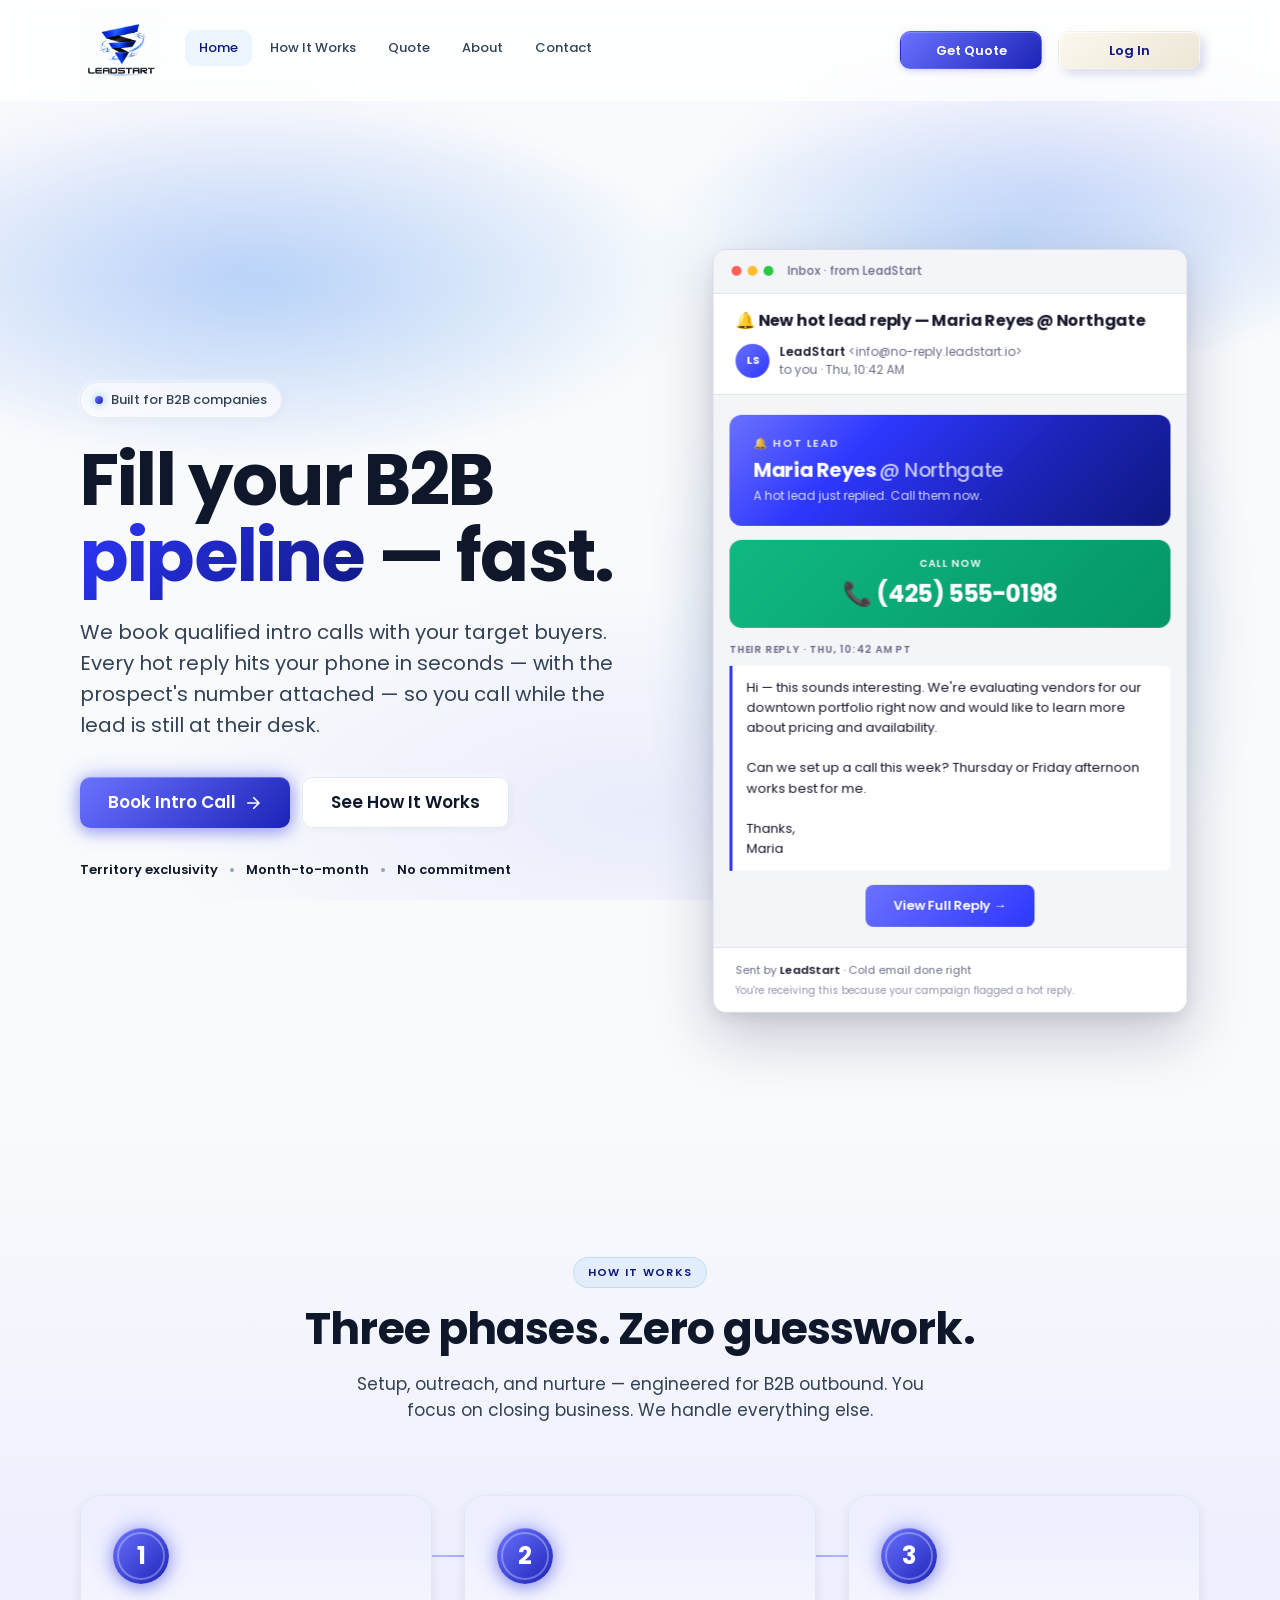
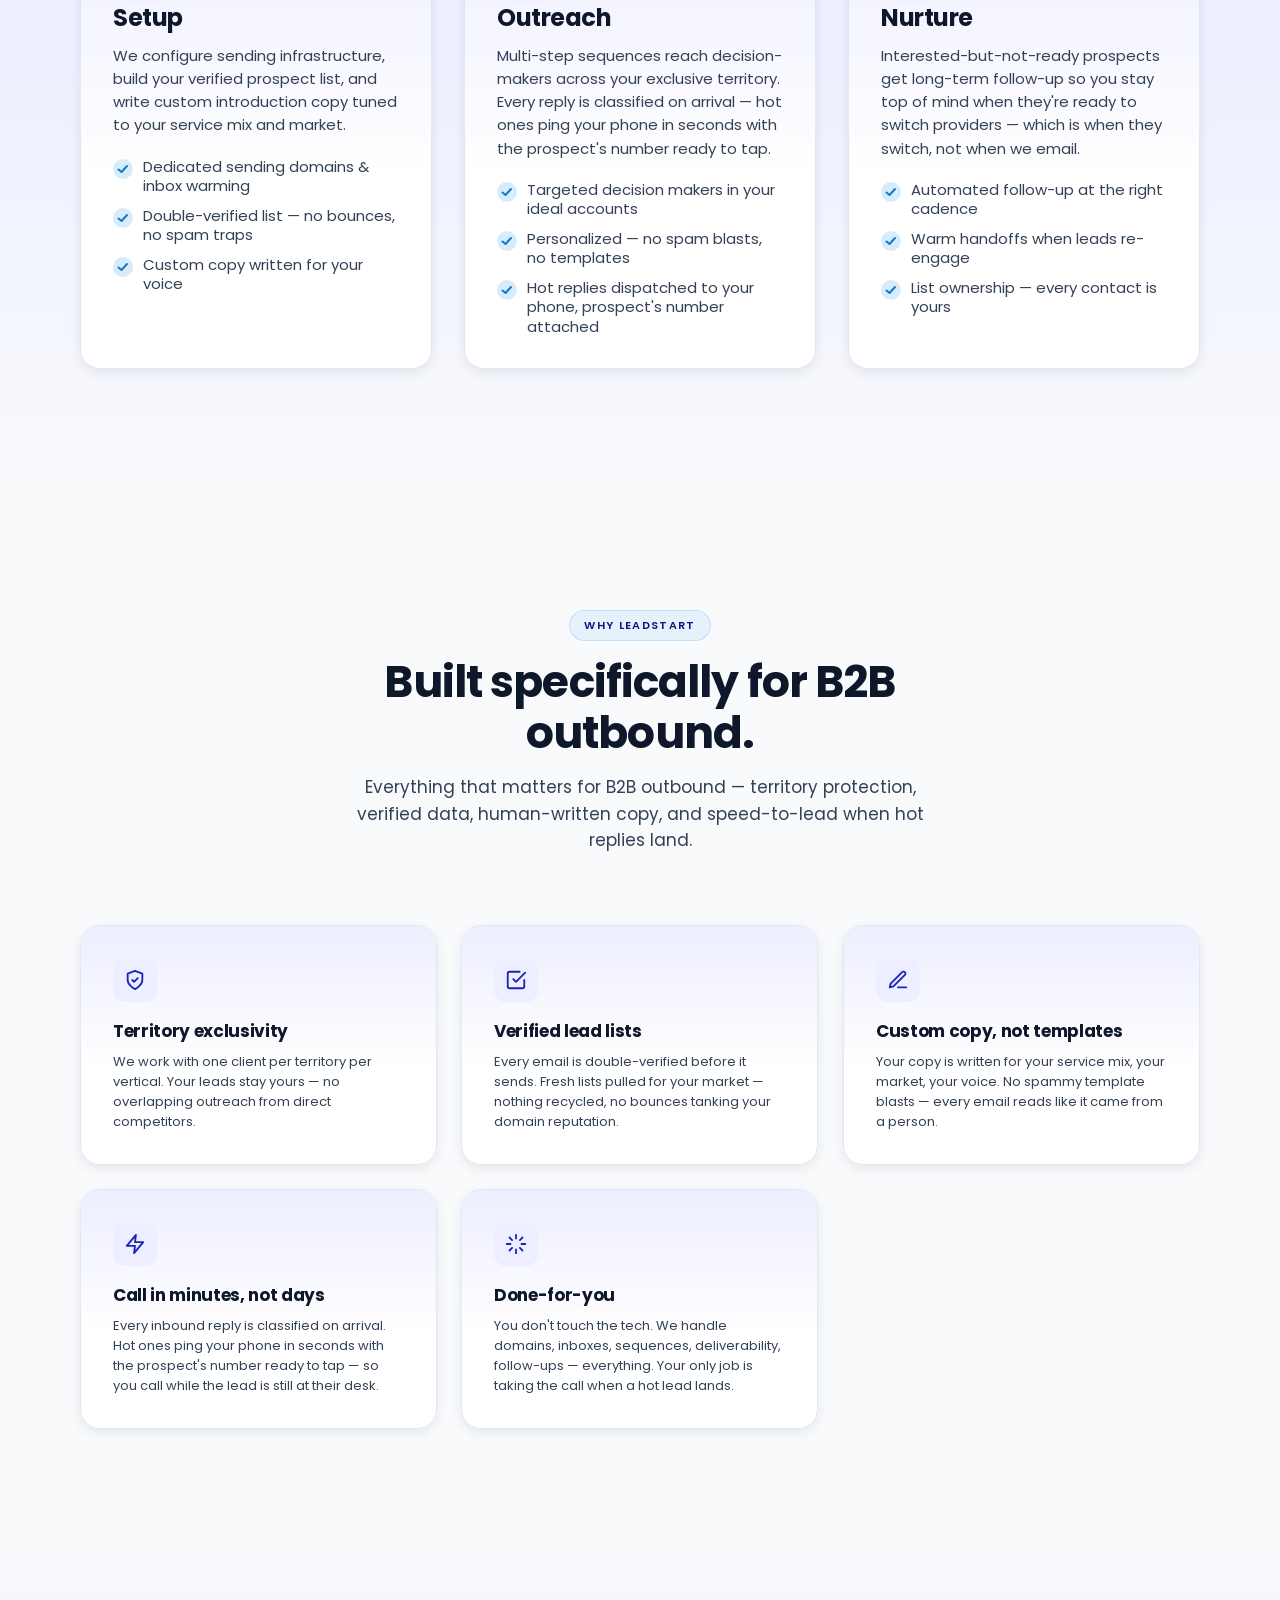
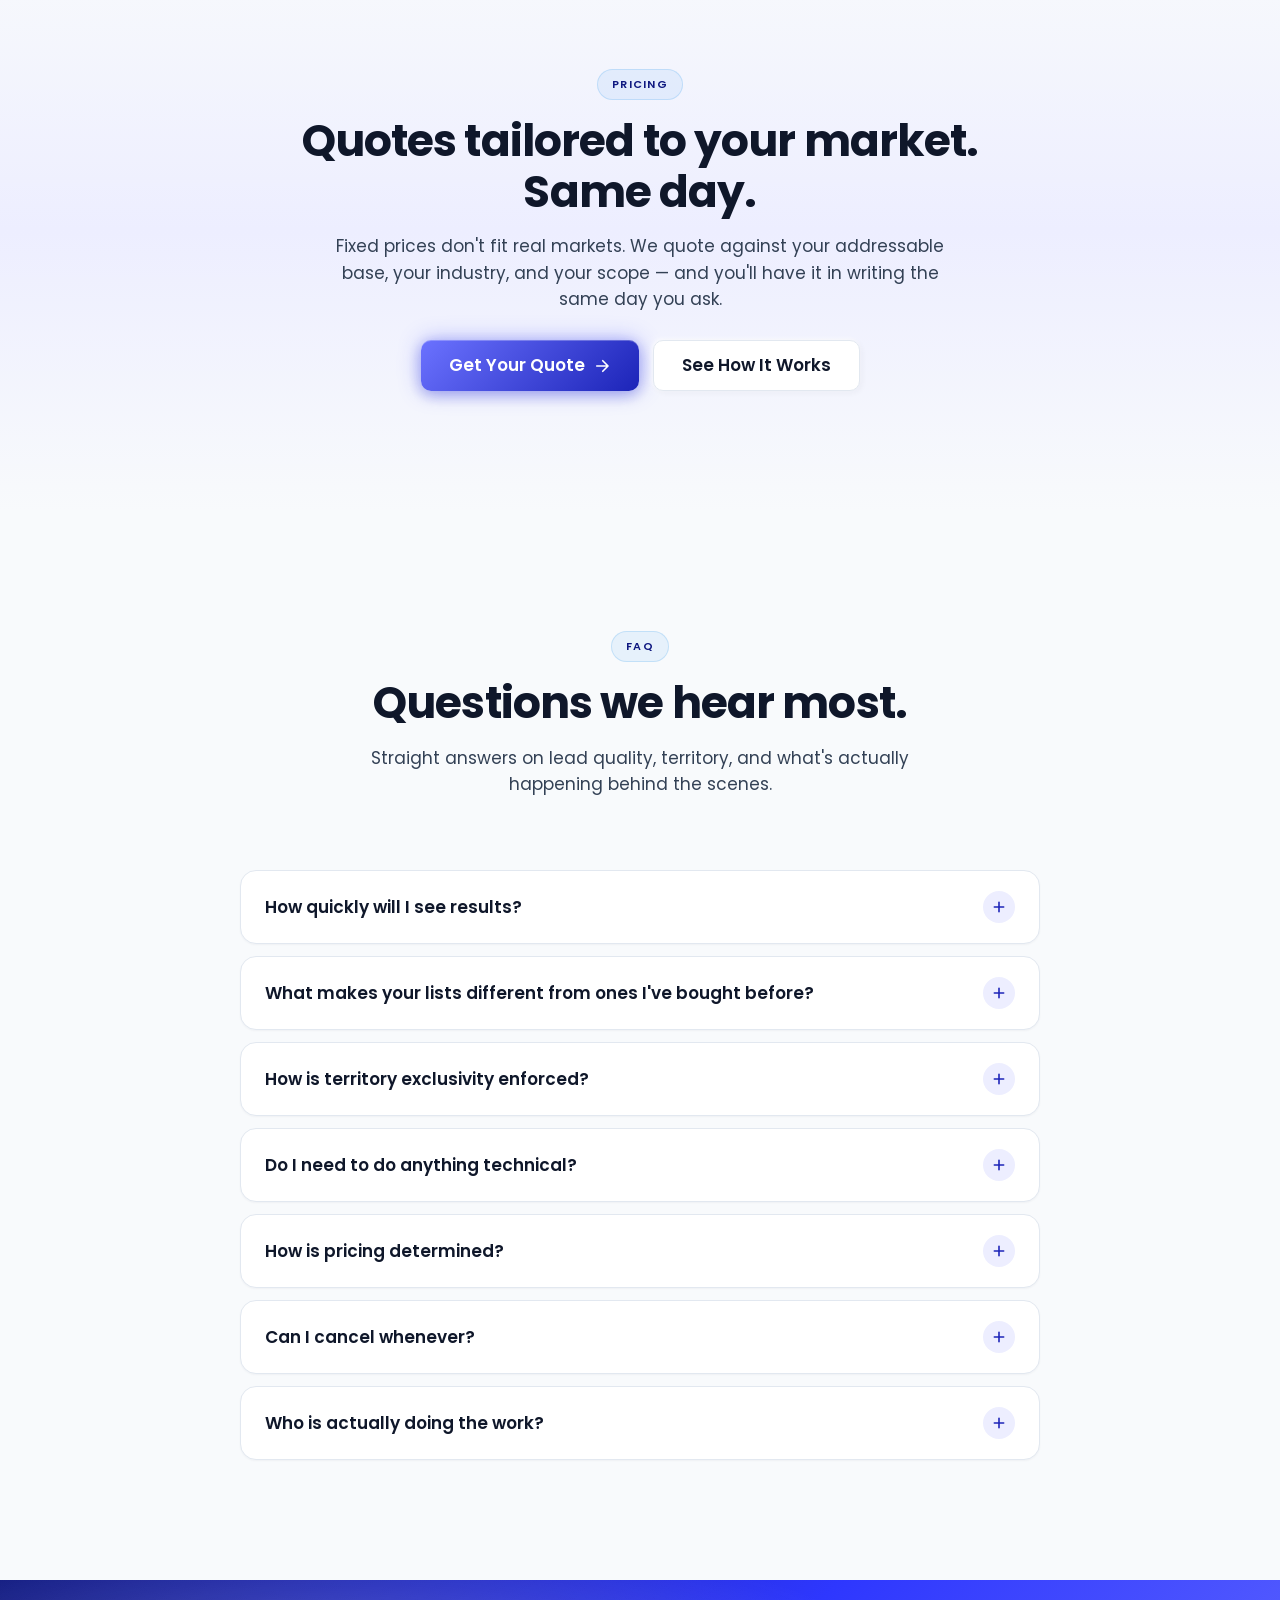
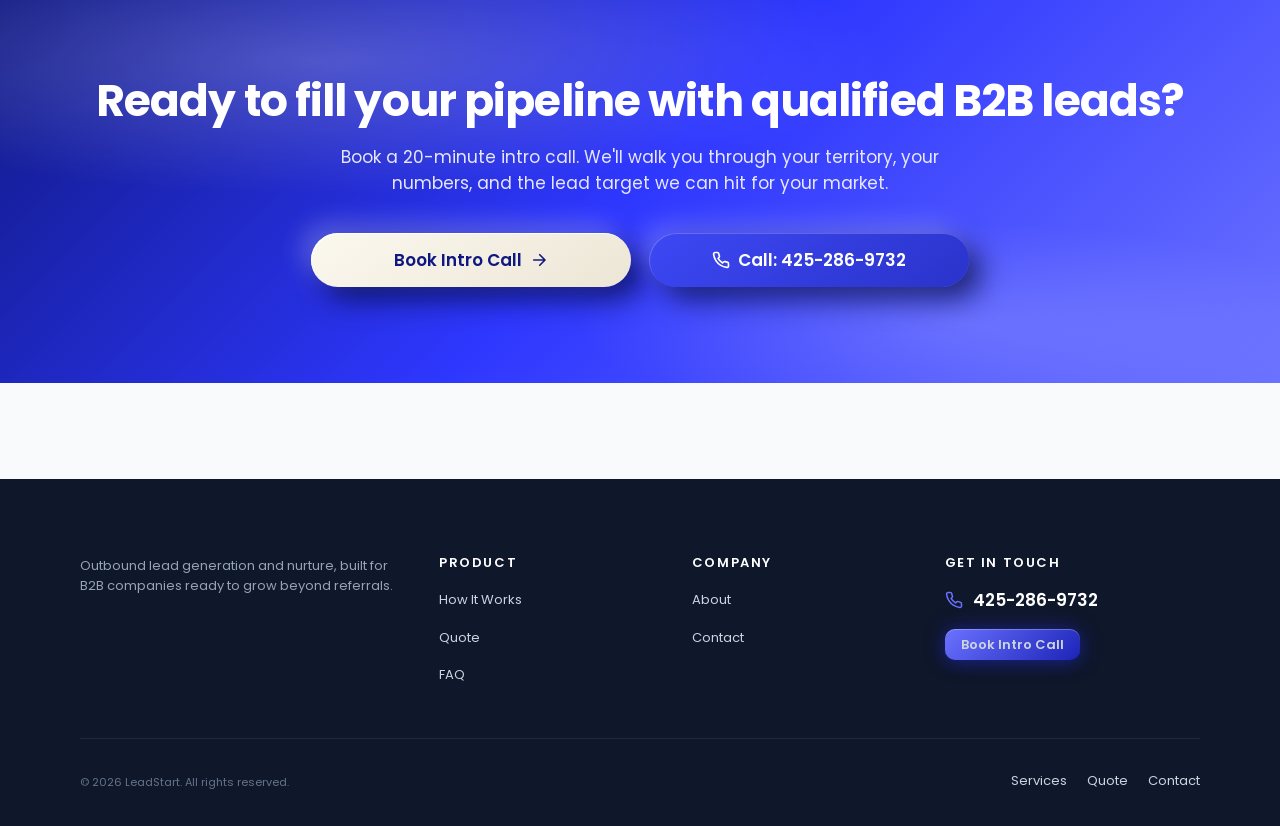
==== commit a477e48e: "Replace hero inbox with hot-lead notification animation - Hero visual swapped for an envelope-opens-" ====
--- a/index.html
+++ b/index.html
@@ -5,7 +5,7 @@
   <meta name="viewport" content="width=device-width, initial-scale=1.0" />
   <meta name="theme-color" content="#2e37fe" />
   <title>LeadStart — Outbound Lead Generation for B2B Companies</title>
-  <meta name="description" content="LeadStart books qualified intro calls with your target buyers. Custom cold email, verified lists, territory exclusivity, money-back guarantee." />
+  <meta name="description" content="LeadStart books qualified intro calls with your target buyers. Custom cold email, verified lists, exclusive territory." />
   <meta name="author" content="LeadStart" />
 
   <!-- Open Graph -->
@@ -41,7 +41,6 @@
       flex-wrap: wrap;
       margin-top: 28px;
     }
-    .quote-band .guarantee-ribbon { margin-top: 40px; }
   </style>
 </head>
 <body>
@@ -67,8 +66,8 @@
         </ul>
       </nav>
 
-      <a href="/contact.html" class="btn btn-primary btn-sm nav-cta">
-        Book Intro Call
+      <a href="/quote.html" class="btn btn-primary btn-sm nav-cta">
+        Get Quote
       </a>
       <a href="/app/login" class="btn btn-secondary btn-sm nav-login">
         Log In
@@ -92,8 +91,8 @@
     <a href="/app/login" class="btn btn-secondary" style="margin-bottom:10px;">
       Log In
     </a>
-    <a href="/contact.html" class="btn btn-primary">
-      Book Intro Call
+    <a href="/quote.html" class="btn btn-primary">
+      Get Quote
       <svg viewBox="0 0 24 24" fill="none" stroke="currentColor" stroke-width="2.2" stroke-linecap="round" stroke-linejoin="round"><path d="M5 12h14M13 5l7 7-7 7"/></svg>
     </a>
   </div>
@@ -113,7 +112,7 @@
               Fill your B2B <span class="text-grad">pipeline</span> — fast.
             </h1>
             <p class="lead">
-              Simplified lead generation and nurture. We book qualified intro calls with your target buyers — so you can focus on closing, not prospecting.
+              We book qualified intro calls with your target buyers. Every hot reply hits your phone in seconds — with the prospect's number attached — so you call while the lead is still at their desk.
             </p>
             <div class="hero-ctas">
               <a href="/contact.html" class="btn btn-primary btn-lg">
@@ -127,57 +126,69 @@
             <div class="hero-trust">
               <strong class="text-primary">Territory exclusivity</strong>
               <span class="divider-dot"></span>
-              <strong class="text-primary">Money-back guarantee</strong>
+              <strong class="text-primary">Month-to-month</strong>
               <span class="divider-dot"></span>
-              <strong class="text-primary">Month-to-month</strong>
+              <strong class="text-primary">No commitment</strong>
             </div>
           </div>
 
-          <!-- CSS-mocked email thread visual -->
-          <div class="hero-visual" data-reveal data-reveal-delay="0.15s" aria-hidden="true">
-            <div class="mock-inbox">
-              <div class="mock-inbox-header">
-                <div class="dots"><span></span><span></span><span></span></div>
-                <span class="label">Daniel's Inbox · Today</span>
+          <!-- Hot-lead notification animation: envelope opens, email pops out -->
+          <div class="hero-visual" aria-hidden="true">
+            <div class="hla-stage">
+              <div class="hla-envelope">
+                <div class="hla-env-back"></div>
+                <div class="hla-env-pocket"></div>
+                <div class="hla-env-flap"></div>
+                <div class="hla-seal">!</div>
+                <div class="hla-pulse-ring"></div>
+                <div class="hla-pulse-ring hla-r2"></div>
               </div>
-
-              <div class="mock-thread">
-                <div class="mock-avatar">JP</div>
-                <div class="mock-thread-body">
-                  <div class="mock-thread-meta">
-                    <strong>John P.</strong>
-                    <span>VP Operations · 9:14 AM</span>
+              <div class="hla-mockup-slot">
+                <div class="hla-mockup-inner">
+                  <div class="hla-mockup-card">
+                    <div class="hla-toolbar">
+                      <div class="hla-dots"><span></span><span></span><span></span></div>
+                      <span class="hla-toolbar-label">Inbox · from LeadStart</span>
+                    </div>
+                    <div class="hla-mail-header">
+                      <div class="hla-subject">🔔 New hot lead reply — Maria Reyes @ Northgate</div>
+                      <div class="hla-meta">
+                        <div class="hla-avatar">LS</div>
+                        <div class="hla-meta-body">
+                          <div><strong>LeadStart</strong> &lt;info@no-reply.leadstart.io&gt;</div>
+                          <div>to you · Thu, 10:42 AM</div>
+                        </div>
+                      </div>
+                    </div>
+                    <div class="hla-email-bg">
+                      <div class="hla-hero-card">
+                        <p class="hla-eyebrow">🔔 Hot lead</p>
+                        <div class="hla-h1">Maria Reyes <span class="hla-dim">@ Northgate</span></div>
+                        <p class="hla-sub">A hot lead just replied. Call them now.</p>
+                      </div>
+                      <div class="hla-phone">
+                        <p class="hla-phone-label">Call now</p>
+                        <p class="hla-phone-num">📞 (425) 555-0198</p>
+                      </div>
+                      <div class="hla-reply">
+                        <p class="hla-reply-label">Their reply · Thu, 10:42 AM PT</p>
+                        <div class="hla-reply-quote">Hi — this sounds interesting. We're evaluating vendors for our downtown portfolio right now and would like to learn more about pricing and availability.
+
+Can we set up a call this week? Thursday or Friday afternoon works best for me.
+
+Thanks,
+Maria</div>
+                      </div>
+                      <div class="hla-cta-wrap">
+                        <a href="#" class="hla-cta">View Full Reply →</a>
+                      </div>
+                    </div>
+                    <div class="hla-footer">
+                      <p class="hla-footer-line">Sent by <strong>LeadStart</strong> · Cold email done right</p>
+                      <p class="hla-footer-fine">You're receiving this because your campaign flagged a hot reply.</p>
+                    </div>
                   </div>
-                  <div class="mock-thread-subject">Quote request — Downtown office (22k sqft)</div>
-                  <div class="mock-thread-snippet">Happy to connect next week. Can you send availability…</div>
                 </div>
-                <span class="mock-thread-status reply">Reply</span>
-              </div>
-
-              <div class="mock-thread highlight">
-                <div class="mock-avatar alt-2">MR</div>
-                <div class="mock-thread-body">
-                  <div class="mock-thread-meta">
-                    <strong>Maria R.</strong>
-                    <span>Property Manager · 10:42 AM</span>
-                  </div>
-                  <div class="mock-thread-subject">Re: Interested in bringing your team in</div>
-                  <div class="mock-thread-snippet">We're open to switching. Walkthrough Thursday at 2pm?</div>
-                </div>
-                <span class="mock-thread-status booked">Booked</span>
-              </div>
-
-              <div class="mock-thread">
-                <div class="mock-avatar alt">DK</div>
-                <div class="mock-thread-body">
-                  <div class="mock-thread-meta">
-                    <strong>Derek K.</strong>
-                    <span>Office Mgr · 11:08 AM</span>
-                  </div>
-                  <div class="mock-thread-subject">Interested — send a proposal please</div>
-                  <div class="mock-thread-snippet">Our current provider isn't meeting expectations…</div>
-                </div>
-                <span class="mock-thread-status sent">Sent</span>
               </div>
             </div>
           </div>
@@ -211,11 +222,11 @@
           <article class="card process-card" data-reveal data-reveal-delay="0.1s">
             <div class="step-number">2</div>
             <h3>Outreach</h3>
-            <p>Multi-step sequences reach decision-makers across your exclusive territory. Every reply is routed to you in real time with the full context you need to close.</p>
+            <p>Multi-step sequences reach decision-makers across your exclusive territory. Every reply is classified on arrival — hot ones ping your phone in seconds with the prospect's number ready to tap.</p>
             <ul class="check-list">
               <li>Targeted decision makers in your ideal accounts</li>
               <li>Personalized — no spam blasts, no templates</li>
-              <li>Replies forwarded to your inbox instantly</li>
+              <li>Hot replies dispatched to your phone, prospect's number attached</li>
             </ul>
           </article>
 
@@ -241,7 +252,7 @@
         <div class="section-header" data-reveal>
           <span class="eyebrow">Why LeadStart</span>
           <h2>Built specifically for B2B outbound.</h2>
-          <p>Everything that matters for B2B outbound — territory protection, verified data, human-written copy, and a guarantee that actually has teeth.</p>
+          <p>Everything that matters for B2B outbound — territory protection, verified data, human-written copy, and speed-to-lead when hot replies land.</p>
         </div>
 
         <div class="feature-grid">
@@ -274,24 +285,16 @@
             <div class="icon-chip" aria-hidden="true">
               <svg viewBox="0 0 24 24" fill="none" stroke="currentColor" stroke-width="2" stroke-linecap="round" stroke-linejoin="round"><polygon points="13 2 3 14 12 14 11 22 21 10 12 10 13 2"/></svg>
             </div>
-            <h4>Real-time routing</h4>
-            <p>Replies hit your inbox the moment they land, with the full thread and context attached. You respond while the lead is still warm — not a week later.</p>
+            <h4>Call in minutes, not days</h4>
+            <p>Every inbound reply is classified on arrival. Hot ones ping your phone in seconds with the prospect's number ready to tap — so you call while the lead is still at their desk.</p>
           </article>
 
           <article class="card card-hover feature-card" data-reveal data-reveal-delay="0.2s">
             <div class="icon-chip" aria-hidden="true">
-              <svg viewBox="0 0 24 24" fill="none" stroke="currentColor" stroke-width="2" stroke-linecap="round" stroke-linejoin="round"><circle cx="12" cy="8" r="7"/><polyline points="8.21 13.89 7 23 12 20 17 23 15.79 13.88"/></svg>
-            </div>
-            <h4>Money-back guarantee</h4>
-            <p>If we don't hit our agreed lead target, we refund 50% of your setup fee and work free until we do. Skin in the game — on both sides.</p>
-          </article>
-
-          <article class="card card-hover feature-card" data-reveal data-reveal-delay="0.25s">
-            <div class="icon-chip" aria-hidden="true">
               <svg viewBox="0 0 24 24" fill="none" stroke="currentColor" stroke-width="2" stroke-linecap="round" stroke-linejoin="round"><path d="M12 2v4M12 18v4M4.93 4.93l2.83 2.83M16.24 16.24l2.83 2.83M2 12h4M18 12h4M4.93 19.07l2.83-2.83M16.24 7.76l2.83-2.83"/></svg>
             </div>
             <h4>Done-for-you</h4>
-            <p>You don't touch the tech. We handle domains, inboxes, sequences, deliverability, follow-ups — everything. Your only job is replying to warm leads.</p>
+            <p>You don't touch the tech. We handle domains, inboxes, sequences, deliverability, follow-ups — everything. Your only job is taking the call when a hot lead lands.</p>
           </article>
 
         </div>
@@ -316,14 +319,6 @@
           <a href="/services.html" class="btn btn-secondary btn-lg">See How It Works</a>
         </div>
 
-        <div class="guarantee-ribbon" data-reveal>
-          <span class="shield" aria-hidden="true">
-            <svg viewBox="0 0 24 24" fill="none" stroke="currentColor" stroke-width="2" stroke-linecap="round" stroke-linejoin="round" width="20" height="20"><path d="M12 22s8-4 8-10V5l-8-3-8 3v7c0 6 8 10 8 10z"/><path d="m9 12 2 2 4-4"/></svg>
-          </span>
-          <div>
-            <strong>Money-back guarantee.</strong> If we don't hit your agreed lead target, we refund 50% of your setup fee and work free until we do. Every quote is custom to your market and delivered same day.
-          </div>
-        </div>
       </div>
     </section>
 
@@ -334,7 +329,7 @@
         <div class="section-header" data-reveal>
           <span class="eyebrow">FAQ</span>
           <h2>Questions we hear most.</h2>
-          <p>Straight answers on lead quality, guarantees, territory, and what's actually happening behind the scenes.</p>
+          <p>Straight answers on lead quality, territory, and what's actually happening behind the scenes.</p>
         </div>
 
         <div class="faq-list" data-accordion-group>
@@ -365,18 +360,6 @@
 
           <details class="faq-item" data-accordion>
             <summary>
-              What happens if I don't hit my lead target?
-              <span class="faq-icon" aria-hidden="true">
-                <svg viewBox="0 0 24 24" fill="none" stroke="currentColor" stroke-width="2.4" stroke-linecap="round"><path d="M12 5v14M5 12h14"/></svg>
-              </span>
-            </summary>
-            <div class="faq-body">
-              <p>We refund 50% of your setup fee and keep working free until you hit the agreed target. We don't grow if our clients don't grow — the guarantee forces us to pick markets and service fits we can actually deliver on.</p>
-            </div>
-          </details>
-
-          <details class="faq-item" data-accordion>
-            <summary>
               How is territory exclusivity enforced?
               <span class="faq-icon" aria-hidden="true">
                 <svg viewBox="0 0 24 24" fill="none" stroke="currentColor" stroke-width="2.4" stroke-linecap="round"><path d="M12 5v14M5 12h14"/></svg>
@@ -419,7 +402,7 @@
               </span>
             </summary>
             <div class="faq-body">
-              <p>Yes. Month-to-month. No annual contracts. If the campaign isn't producing, we'd rather refund you and part ways than have you locked in.</p>
+              <p>Yes. Month-to-month. No annual contracts. If the campaign isn't producing, we'd rather part ways than have you locked in.</p>
             </div>
           </details>
 
@@ -444,7 +427,7 @@
     <section class="cta-band">
       <div class="container">
         <h2 data-reveal>Ready to fill your pipeline with qualified B2B leads?</h2>
-        <p data-reveal data-reveal-delay="0.1s">Book a 20-minute intro call. We'll walk you through your territory, your numbers, and your guaranteed lead target.</p>
+        <p data-reveal data-reveal-delay="0.1s">Book a 20-minute intro call. We'll walk you through your territory, your numbers, and the lead target we can hit for your market.</p>
         <div class="row" data-reveal data-reveal-delay="0.2s">
           <a href="/contact.html" class="btn btn-on-dark btn-lg">
             Book Intro Call
--- a/assets/css/pages.css
+++ b/assets/css/pages.css
@@ -114,7 +114,7 @@
 }
 
 
-/* ----- Hero visual: CSS-mocked email thread card ---------------------- */
+/* ----- Hero visual: Hot-lead notification animation ------------------- */
 
 .hero-visual {
   position: relative;
@@ -132,143 +132,402 @@
   filter: blur(20px);
 }
 
-.mock-inbox {
-  background: rgba(255,255,255,0.85);
-  -webkit-backdrop-filter: blur(16px);
-  backdrop-filter: blur(16px);
-  border: 1px solid rgba(255,255,255,0.9);
-  border-radius: var(--r-card);
-  padding: 16px;
-  box-shadow: 0 24px 60px rgba(15,23,42,0.15),
-              0 8px 20px rgba(30,143,232,0.12),
-              inset 0 1px 0 rgba(255,255,255,0.9);
-  display: flex;
-  flex-direction: column;
-  gap: 12px;
-}
-
-.mock-inbox-header {
+.hla-stage {
+  position: relative;
+  width: 100%;
+  height: 820px;
+  perspective: 1400px;
+  perspective-origin: 50% 50%;
+  opacity: 0;
+  animation: hla-stage-in 0.5s 0.1s ease-out forwards;
+}
+
+.hla-envelope {
+  position: absolute;
+  top: 50%;
+  left: 50%;
+  width: 320px;
+  height: 215px;
+  transform: translate(-50%, -50%) rotateX(14deg);
+  transform-style: preserve-3d;
+  z-index: 1;
+  animation: hla-env-dim 1s 2.4s ease-out forwards;
+}
+
+.hla-env-back {
+  position: absolute;
+  inset: 0;
+  background: linear-gradient(155deg, #E6E9F2 0%, #C4C9DB 100%);
+  border-radius: 10px;
+  box-shadow:
+    inset 0 -24px 40px rgba(20, 30, 80, 0.08),
+    0 24px 50px rgba(20, 30, 80, 0.22);
+}
+
+.hla-env-pocket {
+  position: absolute;
+  inset: 0;
+  background: linear-gradient(165deg, #D0D5E4 0%, #A4ABC4 100%);
+  clip-path: polygon(0 35%, 50% 100%, 100% 35%, 100% 100%, 0 100%);
+  border-radius: 0 0 10px 10px;
+  z-index: 3;
+}
+.hla-env-pocket::before {
+  content: "";
+  position: absolute;
+  left: 0; right: 0; top: 0;
+  height: 55%;
+  background: linear-gradient(180deg, rgba(255,255,255,0.18), transparent);
+  clip-path: polygon(0 70%, 50% 100%, 100% 70%, 100% 100%, 0 100%);
+}
+
+.hla-env-flap {
+  position: absolute;
+  left: 0; top: 0;
+  width: 100%; height: 60%;
+  background: linear-gradient(155deg, #D7DCEB 0%, #B4BACE 100%);
+  clip-path: polygon(0 0, 50% 100%, 100% 0);
+  border-radius: 8px 8px 0 0;
+  transform-origin: top center;
+  z-index: 4;
+  backface-visibility: hidden;
+  animation: hla-flap 1.1s 1.8s cubic-bezier(.3,.7,.3,1) forwards;
+}
+.hla-env-flap::after {
+  content: "";
+  position: absolute;
+  inset: 0;
+  background: linear-gradient(180deg, rgba(255,255,255,0.2), transparent 55%);
+  clip-path: polygon(0 0, 50% 100%, 100% 0);
+}
+
+.hla-seal {
+  position: absolute;
+  top: 14%;
+  right: 18%;
+  width: 46px;
+  height: 46px;
+  background: radial-gradient(circle at 35% 30%, #ff6b5a 0%, #dc2626 50%, #991b1b 100%);
+  border-radius: 50%;
+  box-shadow:
+    0 4px 12px rgba(220, 38, 38, 0.45),
+    inset -2px -4px 8px rgba(0,0,0,0.2),
+    inset 2px 2px 6px rgba(255,255,255,0.25);
+  display: flex;
+  align-items: center;
+  justify-content: center;
+  color: #fff;
+  font-weight: 800;
+  font-size: 26px;
+  line-height: 1;
+  z-index: 5;
+  text-shadow: 0 1px 2px rgba(0,0,0,0.35);
+  opacity: 0;
+  transform: scale(0.3);
+  animation:
+    hla-badge-in 0.6s 0.3s cubic-bezier(.3,1.3,.4,1) forwards,
+    hla-badge-throb 0.5s 1s ease-in-out 2,
+    hla-badge-fade 0.4s 2.4s ease-out forwards;
+}
+.hla-seal::before {
+  content: "";
+  position: absolute;
+  inset: 4px;
+  border: 2px dashed rgba(255,255,255,0.35);
+  border-radius: 50%;
+  pointer-events: none;
+}
+
+.hla-pulse-ring {
+  position: absolute;
+  top: 14%;
+  right: 18%;
+  width: 46px;
+  height: 46px;
+  border: 3px solid #dc2626;
+  border-radius: 50%;
+  opacity: 0;
+  pointer-events: none;
+  z-index: 4;
+  animation: hla-ring 1s 0.6s ease-out forwards;
+}
+.hla-pulse-ring.hla-r2 { animation-delay: 1s; }
+
+.hla-mockup-slot {
+  position: absolute;
+  top: 50%;
+  left: 50%;
+  width: 500px;
+  max-width: calc(100% - 24px);
+  transform: translate(-50%, -50%);
+  transform-style: preserve-3d;
+  z-index: 10;
+  pointer-events: none;
+}
+
+.hla-mockup-inner {
+  opacity: 0;
+  filter: blur(20px);
+  transform: rotateX(14deg) translateZ(-100px) scale(0.92);
+  animation: hla-reveal 1.4s 2.1s cubic-bezier(.2,.75,.2,1) forwards;
+}
+
+.hla-mockup-card {
+  background: #fff;
+  border: 1px solid #D9DCE5;
+  border-radius: 14px;
+  overflow: hidden;
+  box-shadow:
+    0 24px 60px rgba(16, 24, 64, 0.22),
+    0 6px 16px rgba(16, 24, 64, 0.08);
+}
+
+.hla-toolbar {
   display: flex;
   align-items: center;
   gap: 10px;
-  padding: 6px 8px 14px;
-  border-bottom: 1px solid var(--border-light);
-}
-
-.mock-inbox-header .dots {
-  display: flex;
-  gap: 6px;
-}
-
-.mock-inbox-header .dots span {
+  padding: 12px 18px;
+  background: #F4F5F9;
+  border-bottom: 1px solid #E2E3ED;
+}
+.hla-dots { display: flex; gap: 6px; }
+.hla-dots span {
   width: 10px;
   height: 10px;
   border-radius: 50%;
-}
-
-.mock-inbox-header .dots span:nth-child(1) { background: #ef4444; }
-.mock-inbox-header .dots span:nth-child(2) { background: #f59e0b; }
-.mock-inbox-header .dots span:nth-child(3) { background: #10b981; }
-
-.mock-inbox-header .label {
-  font-size: var(--text-xs);
-  color: var(--text-muted);
-  font-weight: 600;
-  letter-spacing: 0.04em;
-}
-
-.mock-thread {
-  display: flex;
-  align-items: flex-start;
-  gap: 12px;
-  padding: 12px;
-  border-radius: var(--r-md);
-  border: 1px solid var(--border-light);
-  background: var(--white);
-  transition: transform var(--dur) var(--ease), box-shadow var(--dur) var(--ease);
-}
-
-.mock-thread.highlight {
-  background: linear-gradient(180deg, var(--primary-bg) 0%, #fff 100%);
-  border-color: var(--primary-soft);
-  box-shadow: 0 6px 18px rgba(30,143,232,0.14);
-}
-
-.mock-avatar {
-  width: 36px;
-  height: 36px;
+  background: #CBD0DD;
+}
+.hla-dots span:nth-child(1) { background: #FF6058; }
+.hla-dots span:nth-child(2) { background: #FFBE2F; }
+.hla-dots span:nth-child(3) { background: #28C940; }
+.hla-toolbar-label {
+  margin-left: 4px;
+  font-size: 12px;
+  color: #6B6E8A;
+  font-weight: 500;
+}
+
+.hla-mail-header {
+  padding: 16px 22px;
+  border-bottom: 1px solid #E2E3ED;
+}
+.hla-subject {
+  margin: 0 0 12px;
+  font-size: 16px;
+  font-weight: 700;
+  color: #1A1A2E;
+  letter-spacing: -0.2px;
+  line-height: 1.35;
+}
+.hla-meta {
+  display: flex;
+  align-items: center;
+  gap: 10px;
+}
+.hla-avatar {
+  width: 34px;
+  height: 34px;
   border-radius: 50%;
-  display: inline-flex;
+  background: linear-gradient(135deg, #6B72FF, #2E37FE);
+  color: #fff;
+  display: flex;
   align-items: center;
   justify-content: center;
-  background: var(--btn-primary-grad);
-  color: var(--white);
   font-weight: 700;
-  font-size: var(--text-xs);
+  font-size: 11px;
   flex-shrink: 0;
 }
-
-.mock-avatar.alt {
-  background: linear-gradient(135deg, #94a3b8, #64748b);
-}
-
-.mock-avatar.alt-2 {
-  background: linear-gradient(135deg, #34d9b5, #0d9488);
-}
-
-.mock-thread-body {
+.hla-meta-body {
   flex: 1;
-  min-width: 0;
-}
-
-.mock-thread-meta {
-  display: flex;
-  align-items: center;
-  gap: 8px;
-  margin-bottom: 4px;
-  font-size: var(--text-xs);
-  color: var(--text-muted);
-}
-
-.mock-thread-meta strong {
-  color: var(--text-primary);
-  font-size: var(--text-sm);
+  font-size: 12px;
+  color: #6B6E8A;
+  line-height: 1.45;
+}
+.hla-meta-body strong { color: #1A1A2E; }
+
+.hla-email-bg {
+  background: #F4F5F9;
+  padding: 20px 16px;
+}
+
+.hla-hero-card {
+  background: linear-gradient(135deg, #6B72FF 0%, #2E37FE 30%, #1C24B8 65%, #0F1880 100%);
+  border-radius: 12px;
+  padding: 20px 24px;
+  color: #fff;
+}
+.hla-eyebrow {
+  margin: 0;
+  font-size: 11px;
+  text-transform: uppercase;
+  letter-spacing: 1.2px;
+  opacity: 0.85;
   font-weight: 600;
 }
-
-.mock-thread-subject {
-  font-size: var(--text-sm);
+.hla-h1 {
+  margin: 6px 0 4px;
+  font-size: 20px;
+  font-weight: 700;
+  letter-spacing: -0.3px;
+  line-height: 1.25;
+}
+.hla-dim { opacity: 0.72; font-weight: 500; }
+.hla-sub {
+  margin: 4px 0 0;
+  font-size: 12px;
+  opacity: 0.8;
+}
+
+.hla-phone {
+  margin-top: 14px;
+  background: linear-gradient(135deg, #10b981 0%, #059669 100%);
+  border-radius: 12px;
+  padding: 16px;
+  text-align: center;
+  color: #fff;
+}
+.hla-phone-label {
+  margin: 0 0 4px;
+  font-size: 10px;
+  text-transform: uppercase;
+  letter-spacing: 1px;
+  opacity: 0.95;
   font-weight: 600;
-  color: var(--text-primary);
-  margin-bottom: 2px;
-  white-space: nowrap;
-  overflow: hidden;
-  text-overflow: ellipsis;
-}
-
-.mock-thread-snippet {
-  font-size: var(--text-xs);
-  color: var(--text-muted);
-  white-space: nowrap;
-  overflow: hidden;
-  text-overflow: ellipsis;
-}
-
-.mock-thread-status {
-  display: inline-flex;
-  align-items: center;
-  gap: 4px;
-  padding: 3px 8px;
-  border-radius: var(--r-pill);
+}
+.hla-phone-num {
+  margin: 0;
+  font-size: 24px;
+  font-weight: 700;
+  letter-spacing: -0.4px;
+}
+
+.hla-reply { margin-top: 14px; }
+.hla-reply-label {
+  margin: 0 0 8px;
   font-size: 10px;
-  font-weight: 700;
-  letter-spacing: 0.04em;
+  color: #6B6E8A;
   text-transform: uppercase;
-}
-
-.mock-thread-status.sent  { background: var(--primary-bg); color: var(--primary-deep); }
-.mock-thread-status.reply { background: #d1fae5; color: #047857; }
-.mock-thread-status.booked{ background: #fef3c7; color: #b45309; }
+  letter-spacing: 0.8px;
+  font-weight: 600;
+}
+.hla-reply-quote {
+  background: #fff;
+  border-left: 3px solid #2E37FE;
+  border-radius: 0 6px 6px 0;
+  padding: 12px 14px;
+  font-size: 13px;
+  color: #1A1A2E;
+  line-height: 1.55;
+  white-space: pre-wrap;
+}
+
+.hla-cta-wrap {
+  margin-top: 14px;
+  text-align: center;
+}
+.hla-cta {
+  display: inline-block;
+  background: linear-gradient(135deg, #6B72FF, #2E37FE);
+  color: #fff;
+  text-decoration: none;
+  padding: 11px 28px;
+  border-radius: 8px;
+  font-size: 13px;
+  font-weight: 600;
+  letter-spacing: -0.2px;
+}
+
+.hla-footer {
+  background: #fff;
+  border-top: 1px solid #E2E3ED;
+  padding: 14px 22px;
+}
+.hla-footer-line {
+  margin: 0;
+  font-size: 11px;
+  color: #6B6E8A;
+}
+.hla-footer-line strong { color: #1A1A2E; }
+.hla-footer-fine {
+  margin: 4px 0 0;
+  font-size: 10px;
+  color: #9194AD;
+  line-height: 1.5;
+}
+
+/* ===== Keyframes ===== */
+@keyframes hla-stage-in {
+  to { opacity: 1; }
+}
+@keyframes hla-badge-in {
+  0%   { opacity: 0; transform: scale(0.3) translateY(-16px); }
+  70%  { opacity: 1; transform: scale(1.15); }
+  100% { opacity: 1; transform: scale(1); }
+}
+@keyframes hla-badge-throb {
+  0%, 100% { transform: scale(1); }
+  50%      { transform: scale(1.12); }
+}
+@keyframes hla-badge-fade {
+  to { opacity: 0; transform: scale(1) translateY(-4px); }
+}
+@keyframes hla-ring {
+  0%   { opacity: 0.8; transform: scale(1); }
+  100% { opacity: 0;   transform: scale(2.6); }
+}
+@keyframes hla-flap {
+  to { transform: rotateX(-172deg); }
+}
+@keyframes hla-env-dim {
+  to { opacity: 0.25; }
+}
+@keyframes hla-reveal {
+  0% {
+    opacity: 0;
+    filter: blur(20px);
+    transform: rotateX(14deg) translateZ(-100px) scale(0.92);
+  }
+  40% { opacity: 1; }
+  100% {
+    opacity: 1;
+    filter: blur(0);
+    transform: rotateX(0) translateZ(0) scale(1);
+  }
+}
+
+@media (max-width: 1000px) {
+  .hla-stage { height: 780px; }
+}
+@media (max-width: 560px) {
+  .hla-stage { height: 720px; }
+  .hla-envelope { width: 260px; height: 175px; }
+  .hla-mockup-slot { width: calc(100% - 20px); }
+  .hla-subject { font-size: 14px; }
+  .hla-h1 { font-size: 17px; }
+  .hla-phone-num { font-size: 20px; }
+  .hla-reply-quote { font-size: 12px; }
+}
+
+@media (prefers-reduced-motion: reduce) {
+  .hla-stage,
+  .hla-envelope,
+  .hla-env-flap,
+  .hla-seal,
+  .hla-pulse-ring,
+  .hla-mockup-inner {
+    animation: none !important;
+  }
+  .hla-stage { opacity: 1; }
+  .hla-seal { display: none; }
+  .hla-pulse-ring { display: none; }
+  .hla-envelope { opacity: 0.25; }
+  .hla-env-flap { transform: rotateX(-172deg); }
+  .hla-mockup-inner {
+    opacity: 1;
+    filter: none;
+    transform: rotateX(0) translateZ(0) scale(1);
+  }
+}
 
 
 /* ======================================================================= */
@@ -802,15 +1061,19 @@
 .contact-item:first-of-type { border-top: none; }
 
 .contact-item .icon {
-  width: 44px;
-  height: 44px;
+  width: 24px;
+  height: 24px;
   flex-shrink: 0;
-  border-radius: var(--r-md);
-  background: var(--primary-bg);
   color: var(--primary-hover);
   display: inline-flex;
   align-items: center;
   justify-content: center;
+  margin-top: 2px;
+}
+
+.contact-item .icon svg {
+  width: 22px;
+  height: 22px;
 }
 
 .contact-item strong {
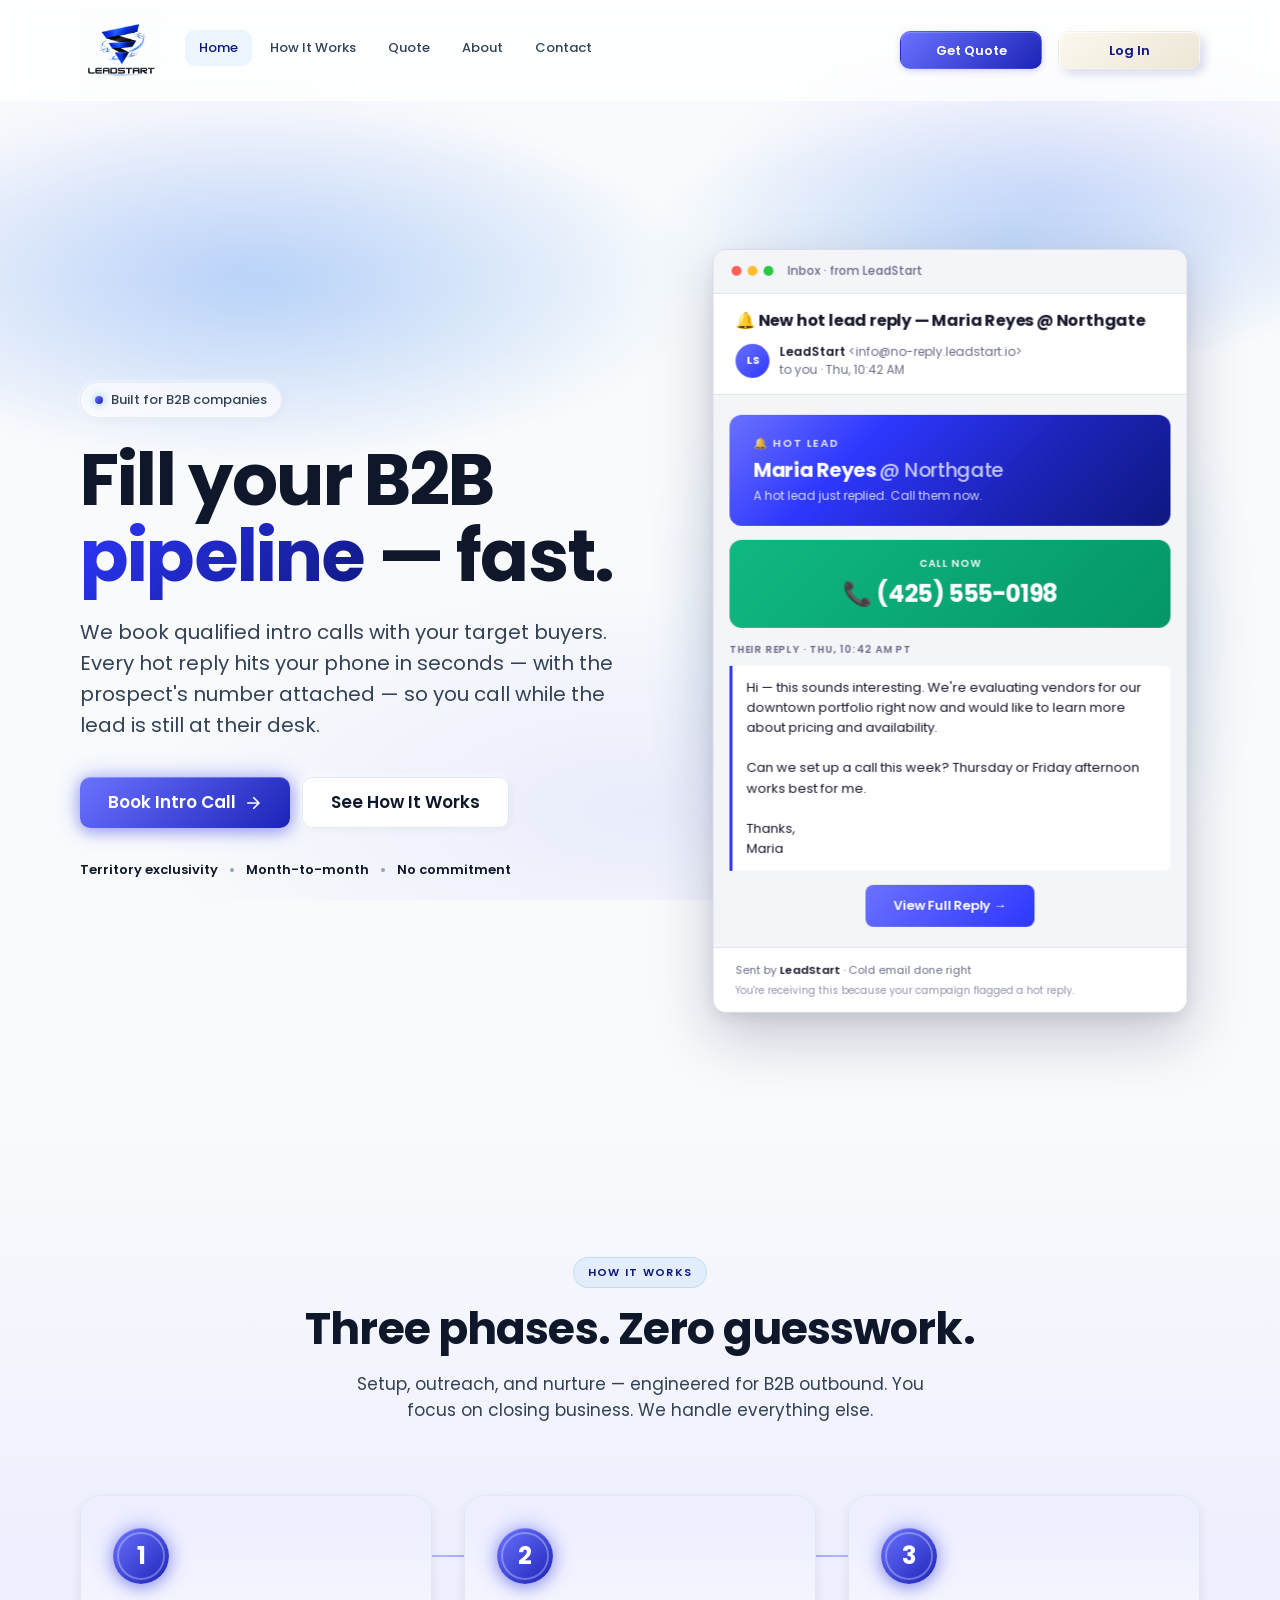
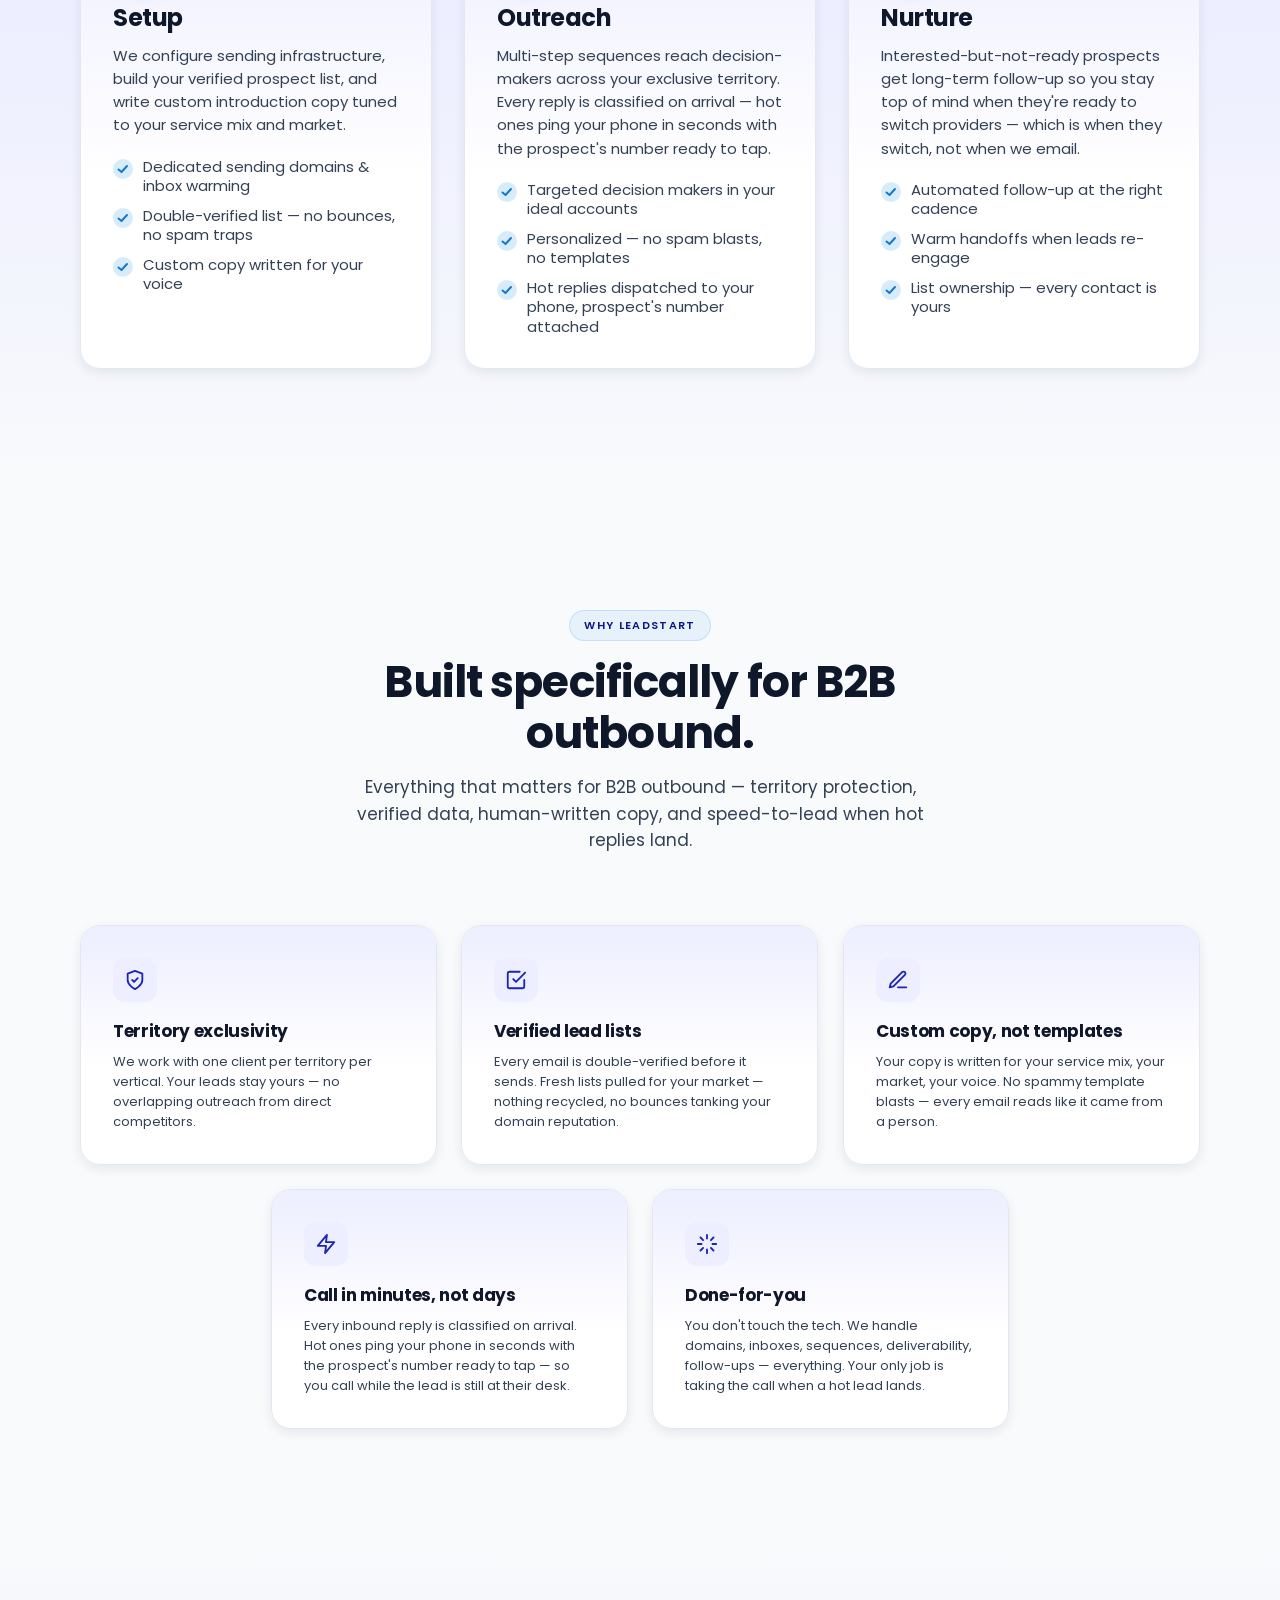
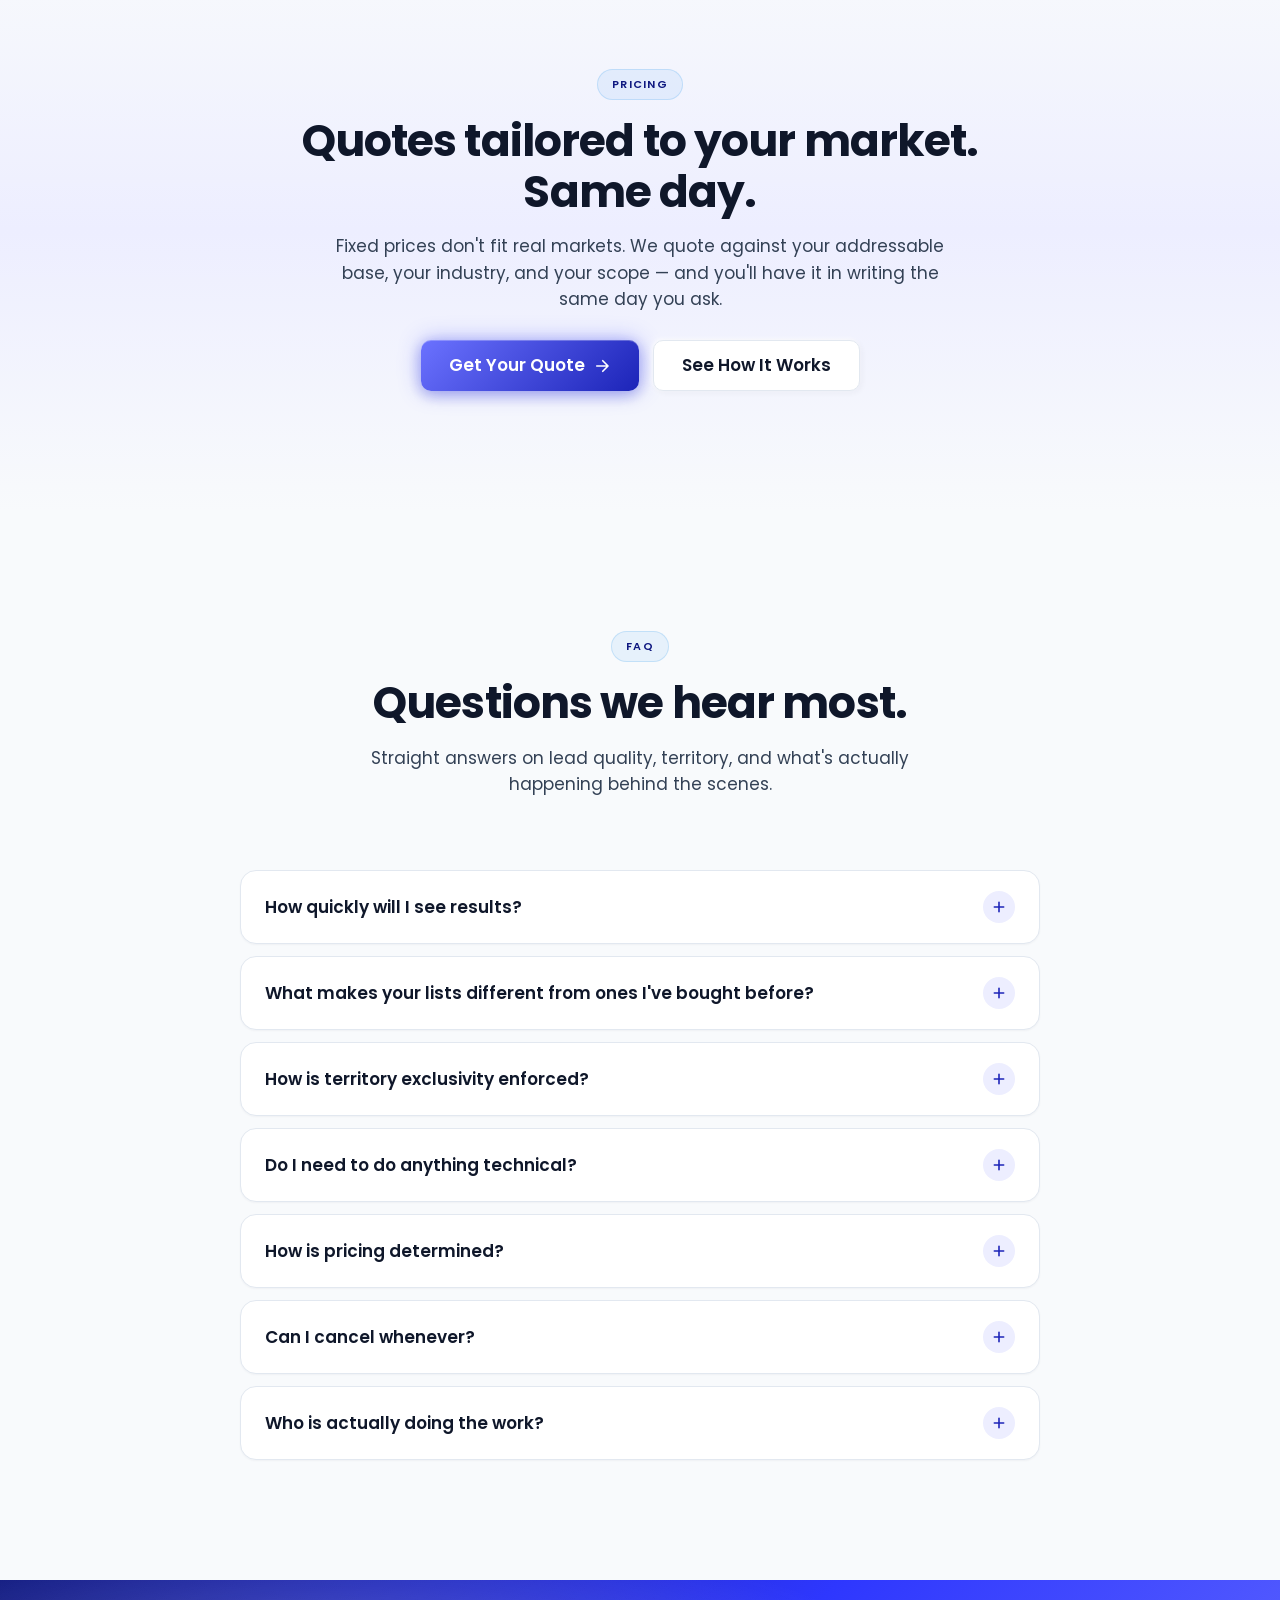
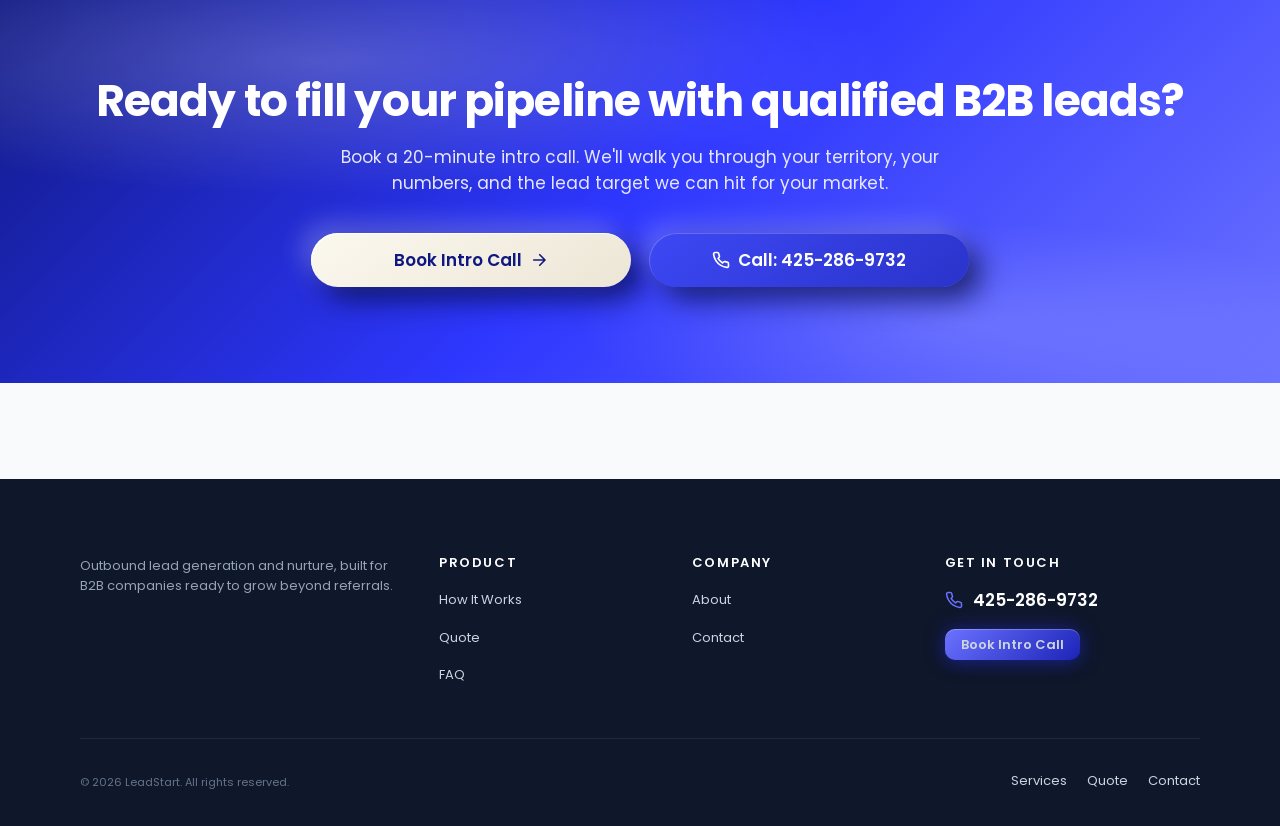
==== commit 221606fa: "Swap favicon to 128x128 cropped logo mark Co-Authored-By: Claude Opus 4.7 (1M context) <noreply@anth" ====
--- a/index.html
+++ b/index.html
@@ -22,7 +22,7 @@
   <link href="https://fonts.googleapis.com/css2?family=Poppins:wght@400;500;600;700&display=swap" rel="stylesheet" />
 
   <!-- Favicon -->
-  <link rel="icon" type="image/png" href="/assets/img/leadstart-logo.png" />
+  <link rel="icon" type="image/png" href="/assets/img/favicon.png" />
 
   <!-- Styles (load order matters) -->
   <link rel="stylesheet" href="/assets/css/tokens.css" />
--- a/assets/css/pages.css
+++ b/assets/css/pages.css
@@ -599,7 +599,18 @@
 }
 
 @media (min-width: 900px) {
-  .feature-grid { grid-template-columns: repeat(3, 1fr); }
+  .feature-grid {
+    grid-template-columns: repeat(6, 1fr);
+  }
+  .feature-grid > .feature-card {
+    grid-column: span 2;
+  }
+  .feature-grid > .feature-card:nth-child(4) {
+    grid-column: 2 / span 2;
+  }
+  .feature-grid > .feature-card:nth-child(5) {
+    grid-column: 4 / span 2;
+  }
 }
 
 .feature-card {
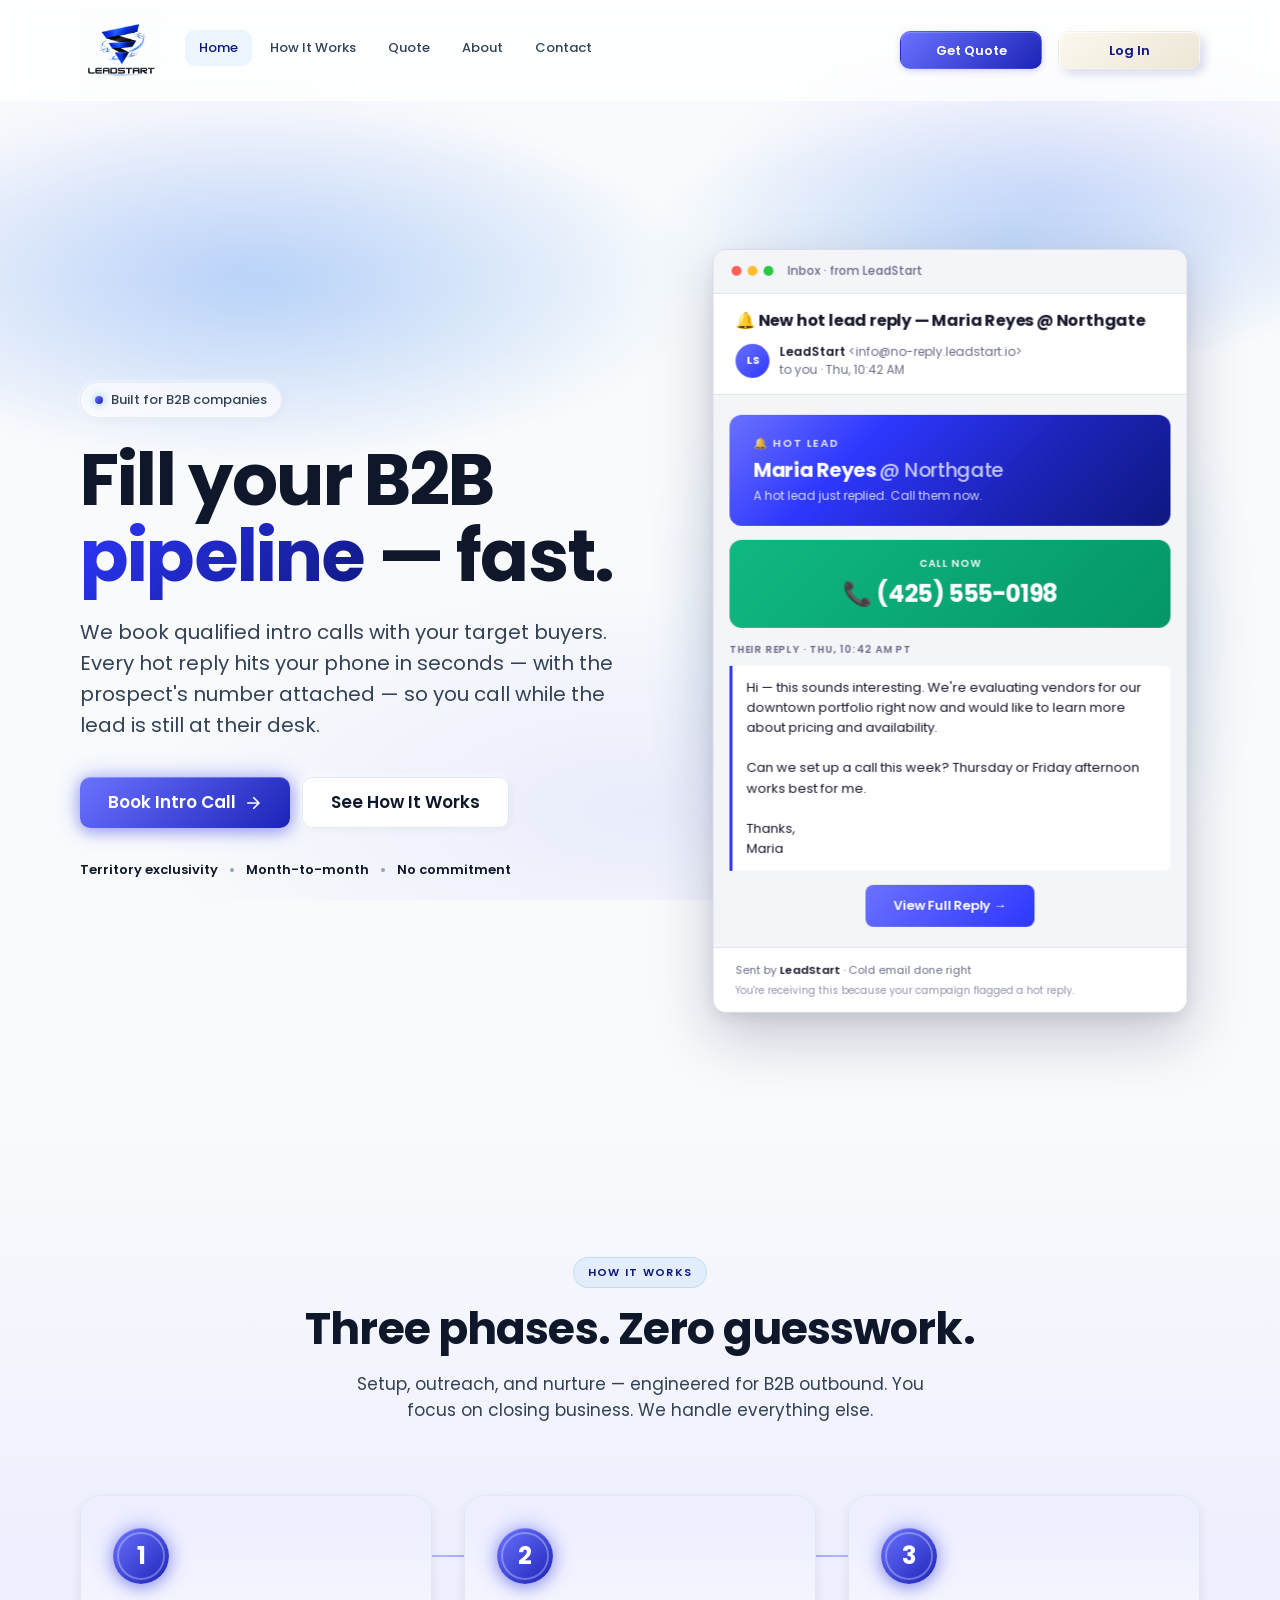
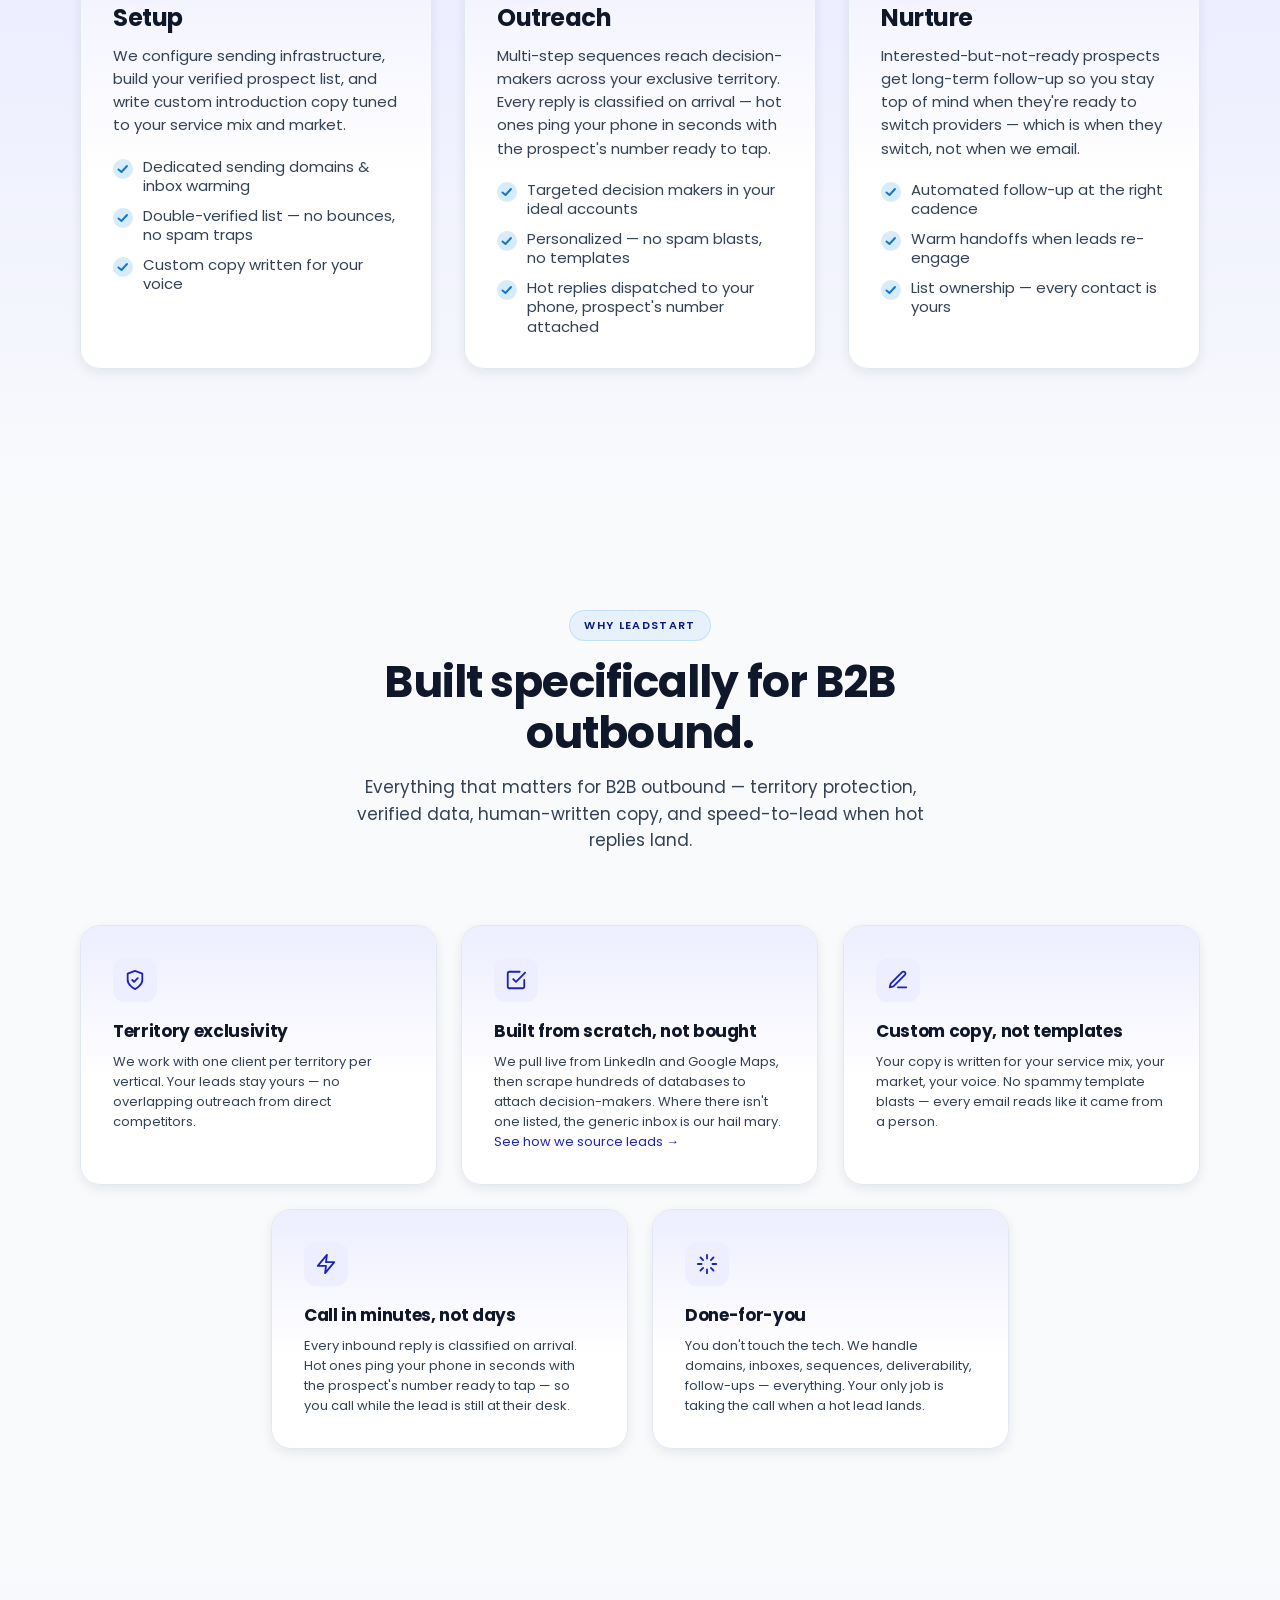
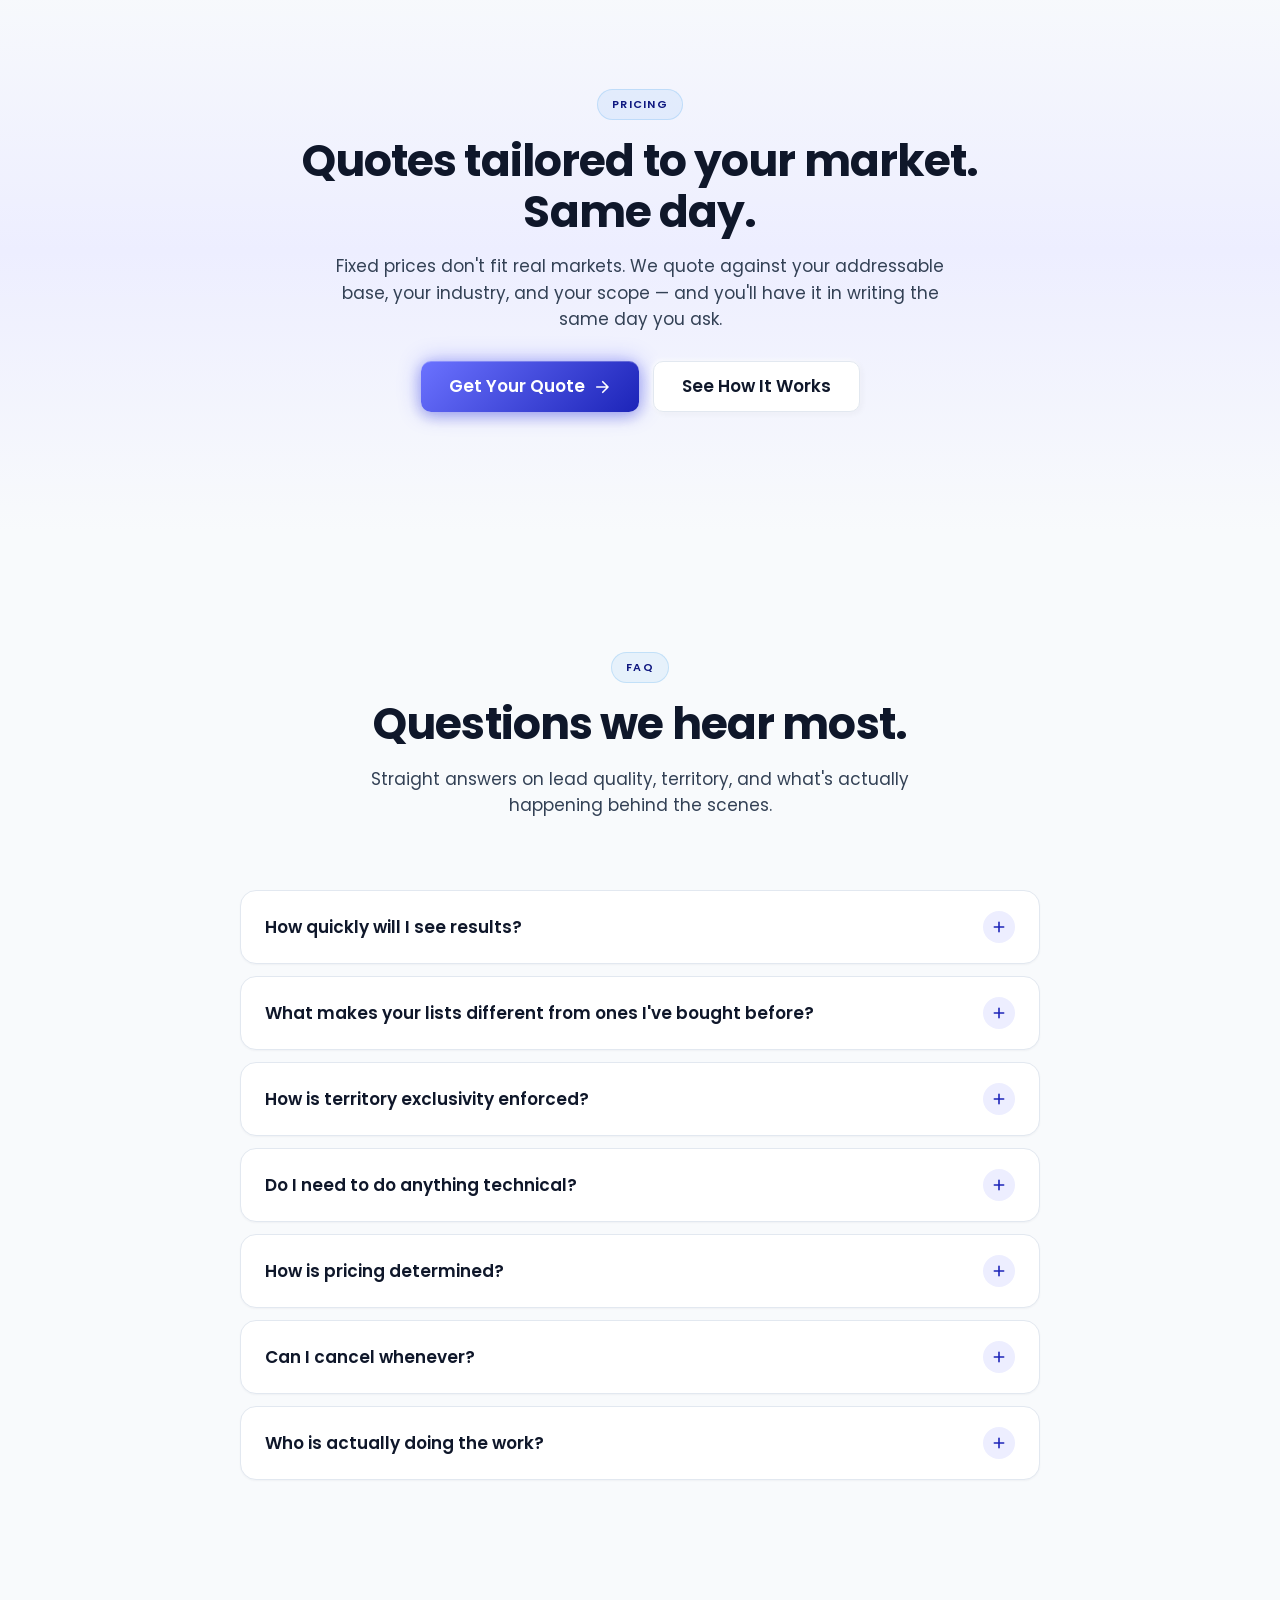
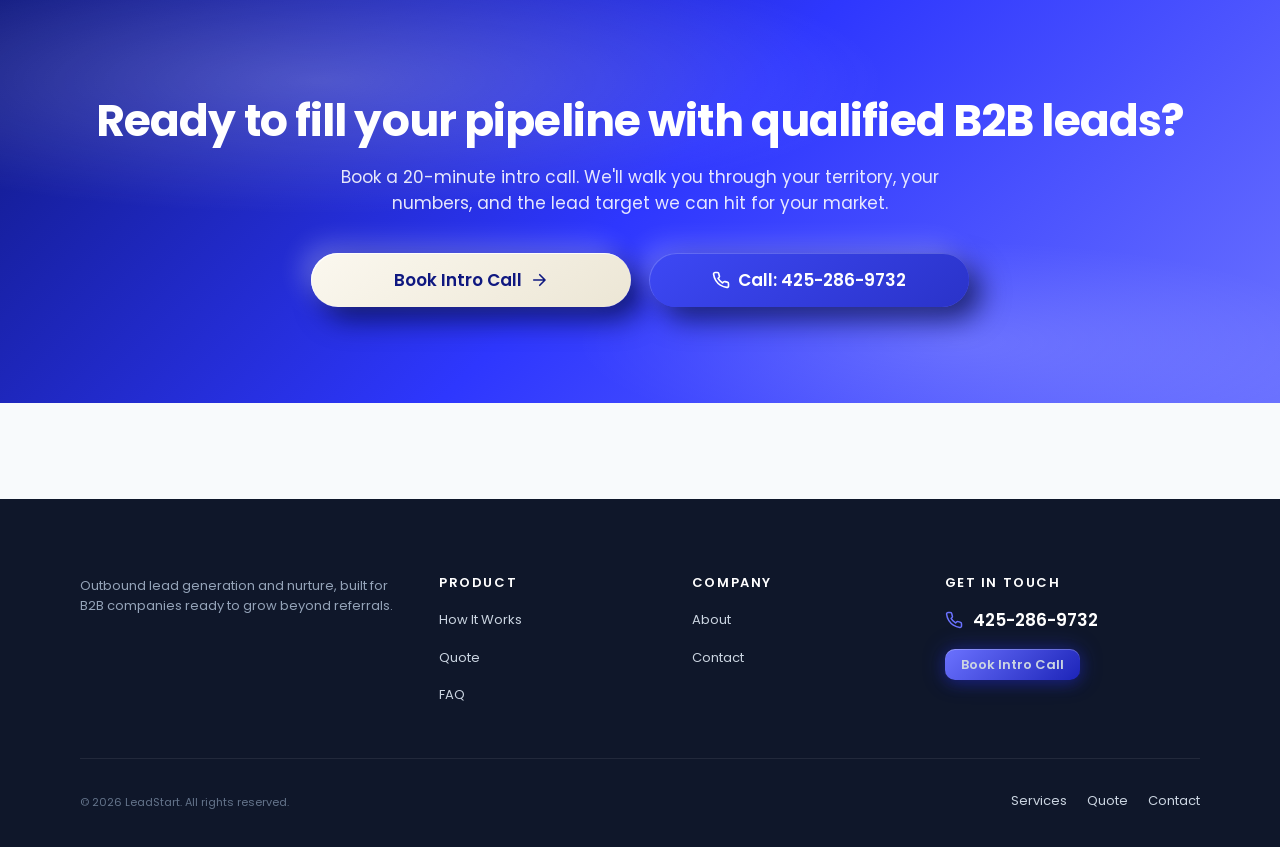
==== commit d6ef313d: "Explain layered lead sourcing: LinkedIn + Maps, decision-maker hunt, generic-inbox hail mary New "Wh" ====
--- a/index.html
+++ b/index.html
@@ -269,8 +269,8 @@
             <div class="icon-chip" aria-hidden="true">
               <svg viewBox="0 0 24 24" fill="none" stroke="currentColor" stroke-width="2" stroke-linecap="round" stroke-linejoin="round"><path d="M9 11l3 3L22 4"/><path d="M21 12v7a2 2 0 0 1-2 2H5a2 2 0 0 1-2-2V5a2 2 0 0 1 2-2h11"/></svg>
             </div>
-            <h4>Verified lead lists</h4>
-            <p>Every email is double-verified before it sends. Fresh lists pulled for your market — nothing recycled, no bounces tanking your domain reputation.</p>
+            <h4>Built from scratch, not bought</h4>
+            <p>We pull live from LinkedIn and Google Maps, then scrape hundreds of databases to attach decision-makers. Where there isn't one listed, the generic inbox is our hail mary. <a href="/services.html#list-building">See how we source leads &rarr;</a></p>
           </article>
 
           <article class="card card-hover feature-card" data-reveal data-reveal-delay="0.1s">
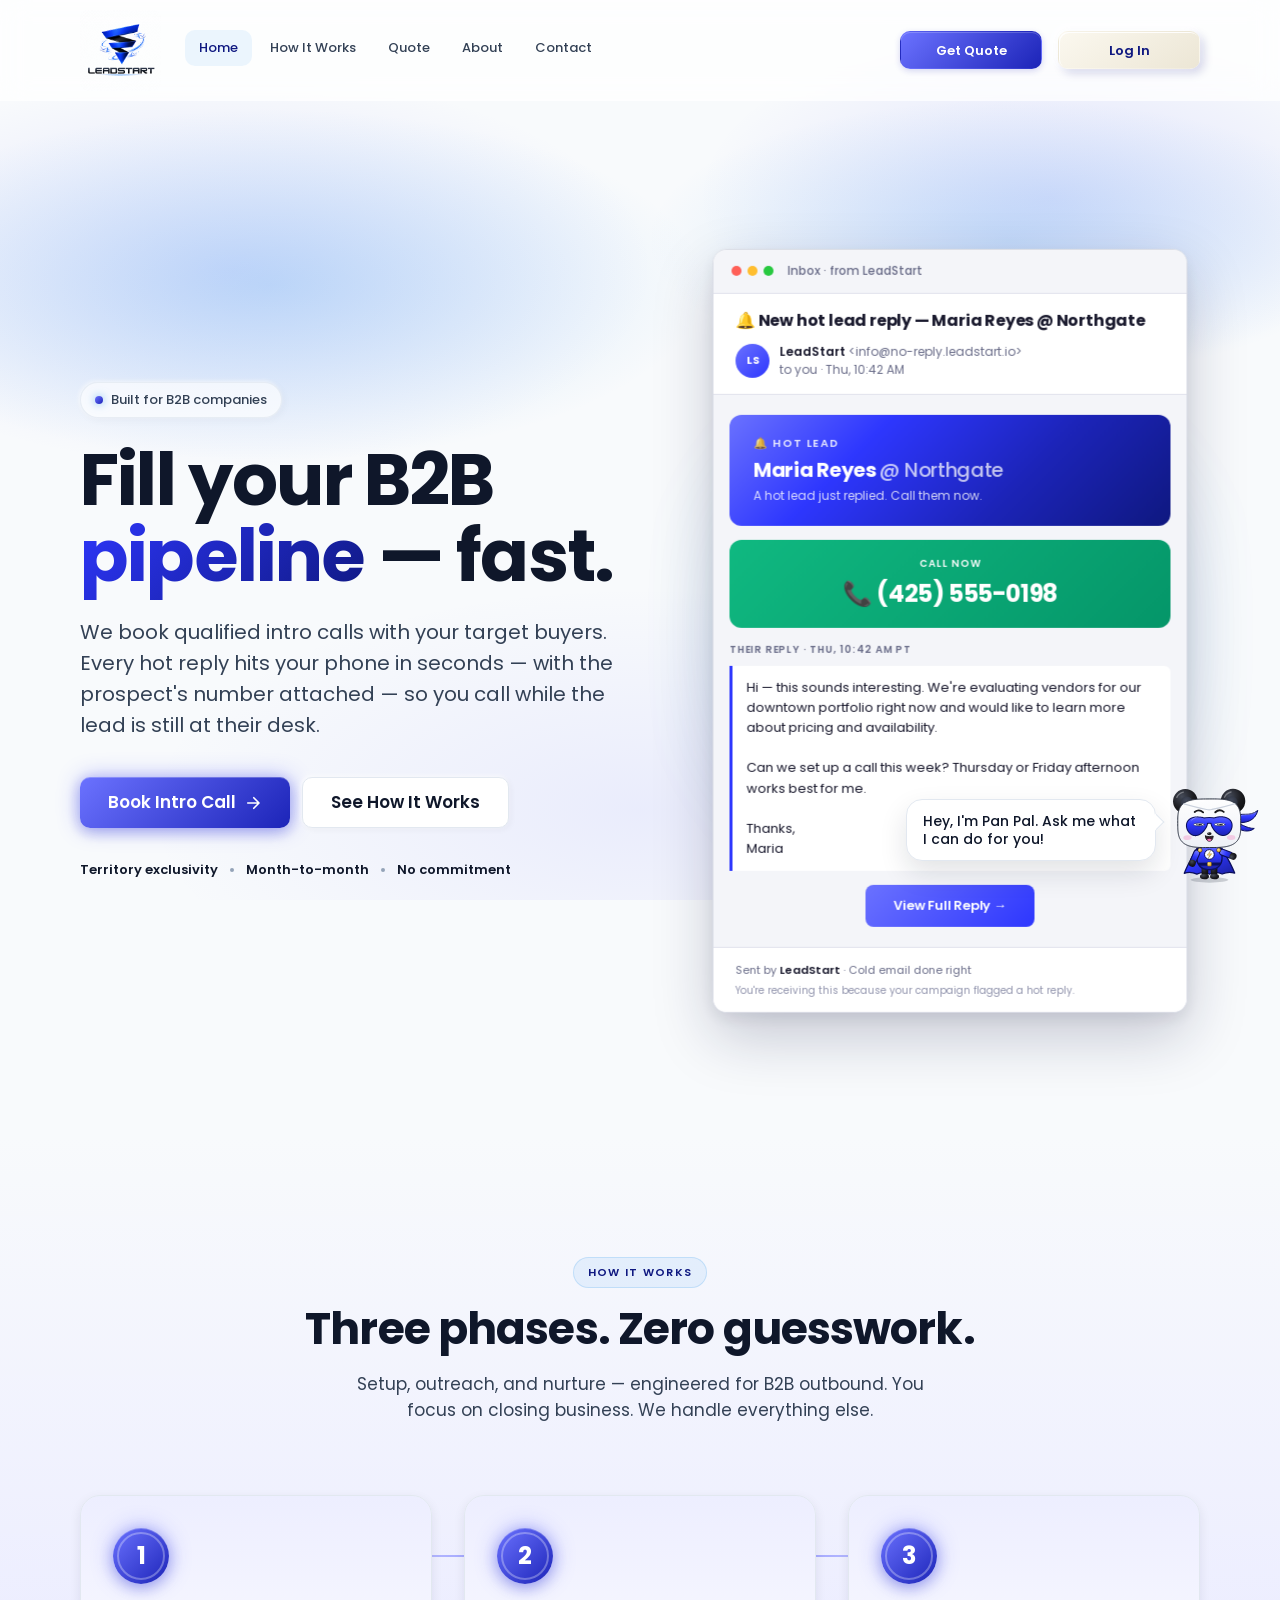
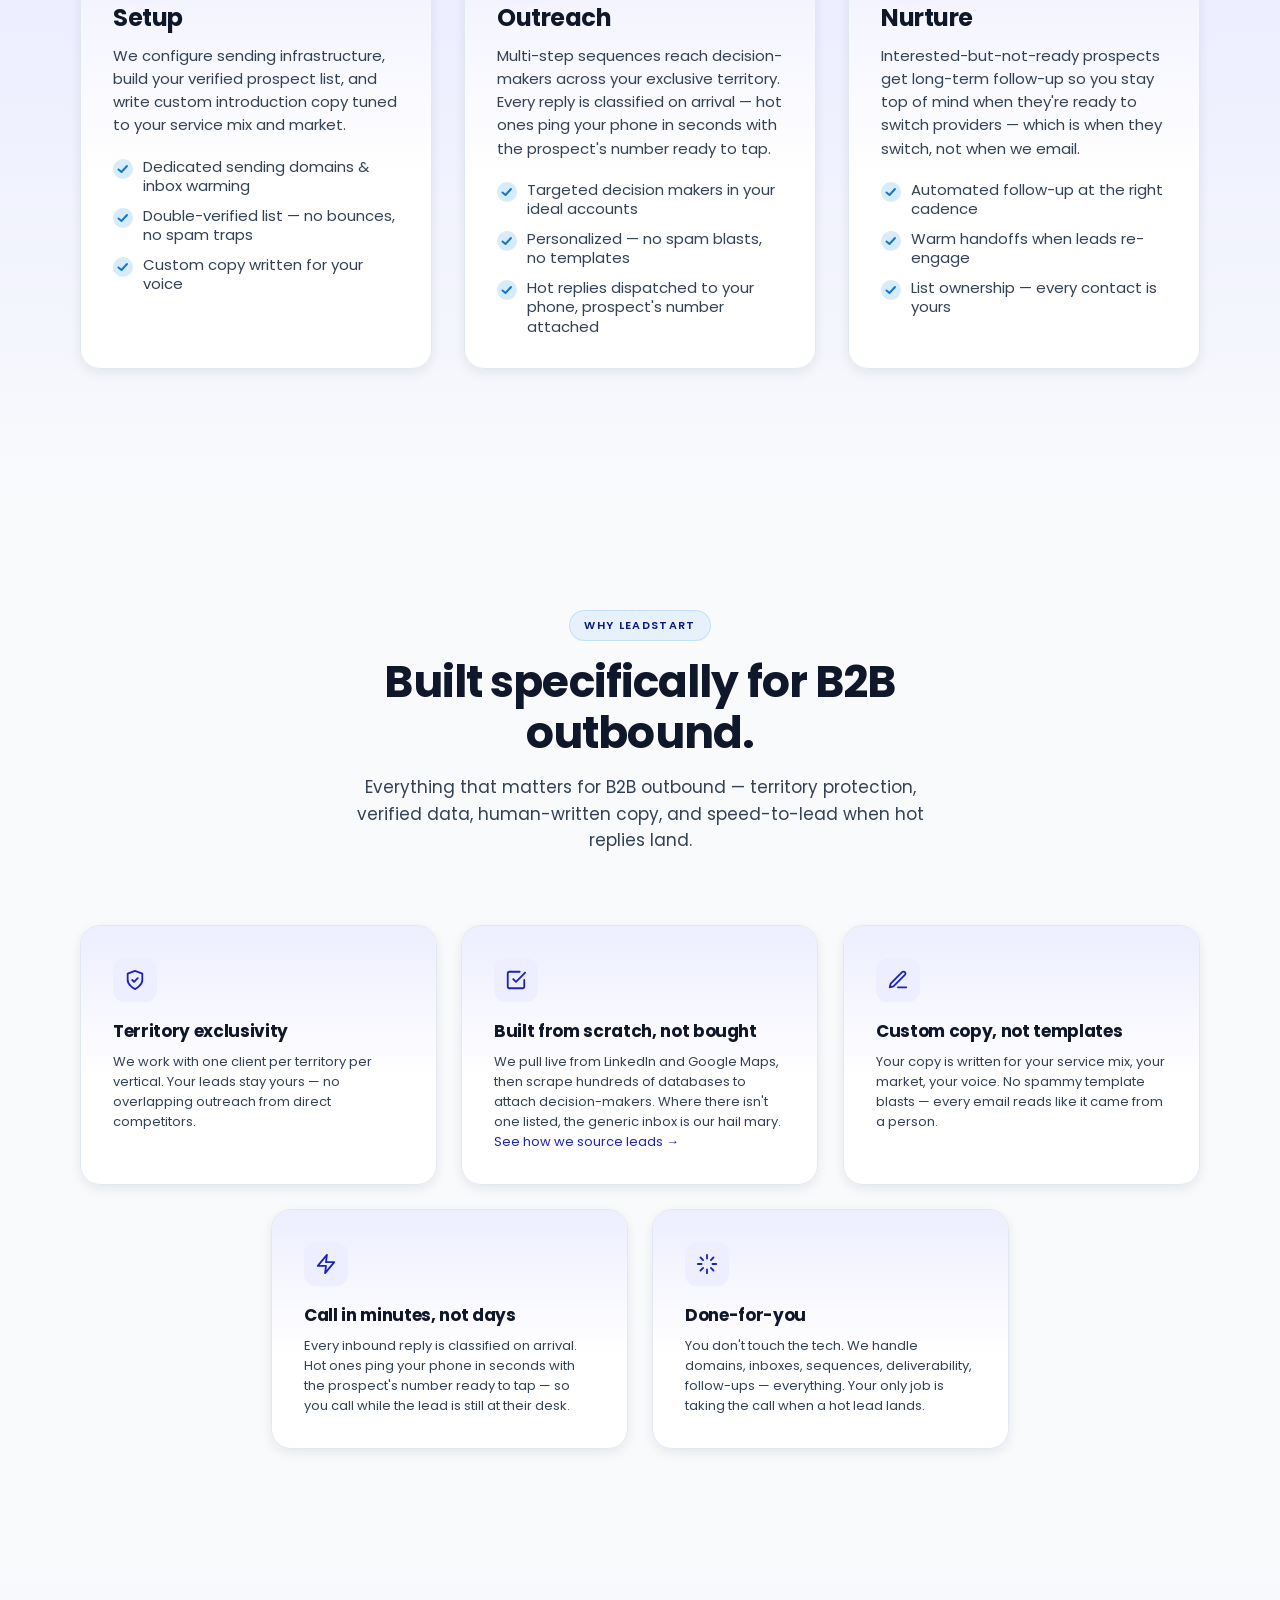
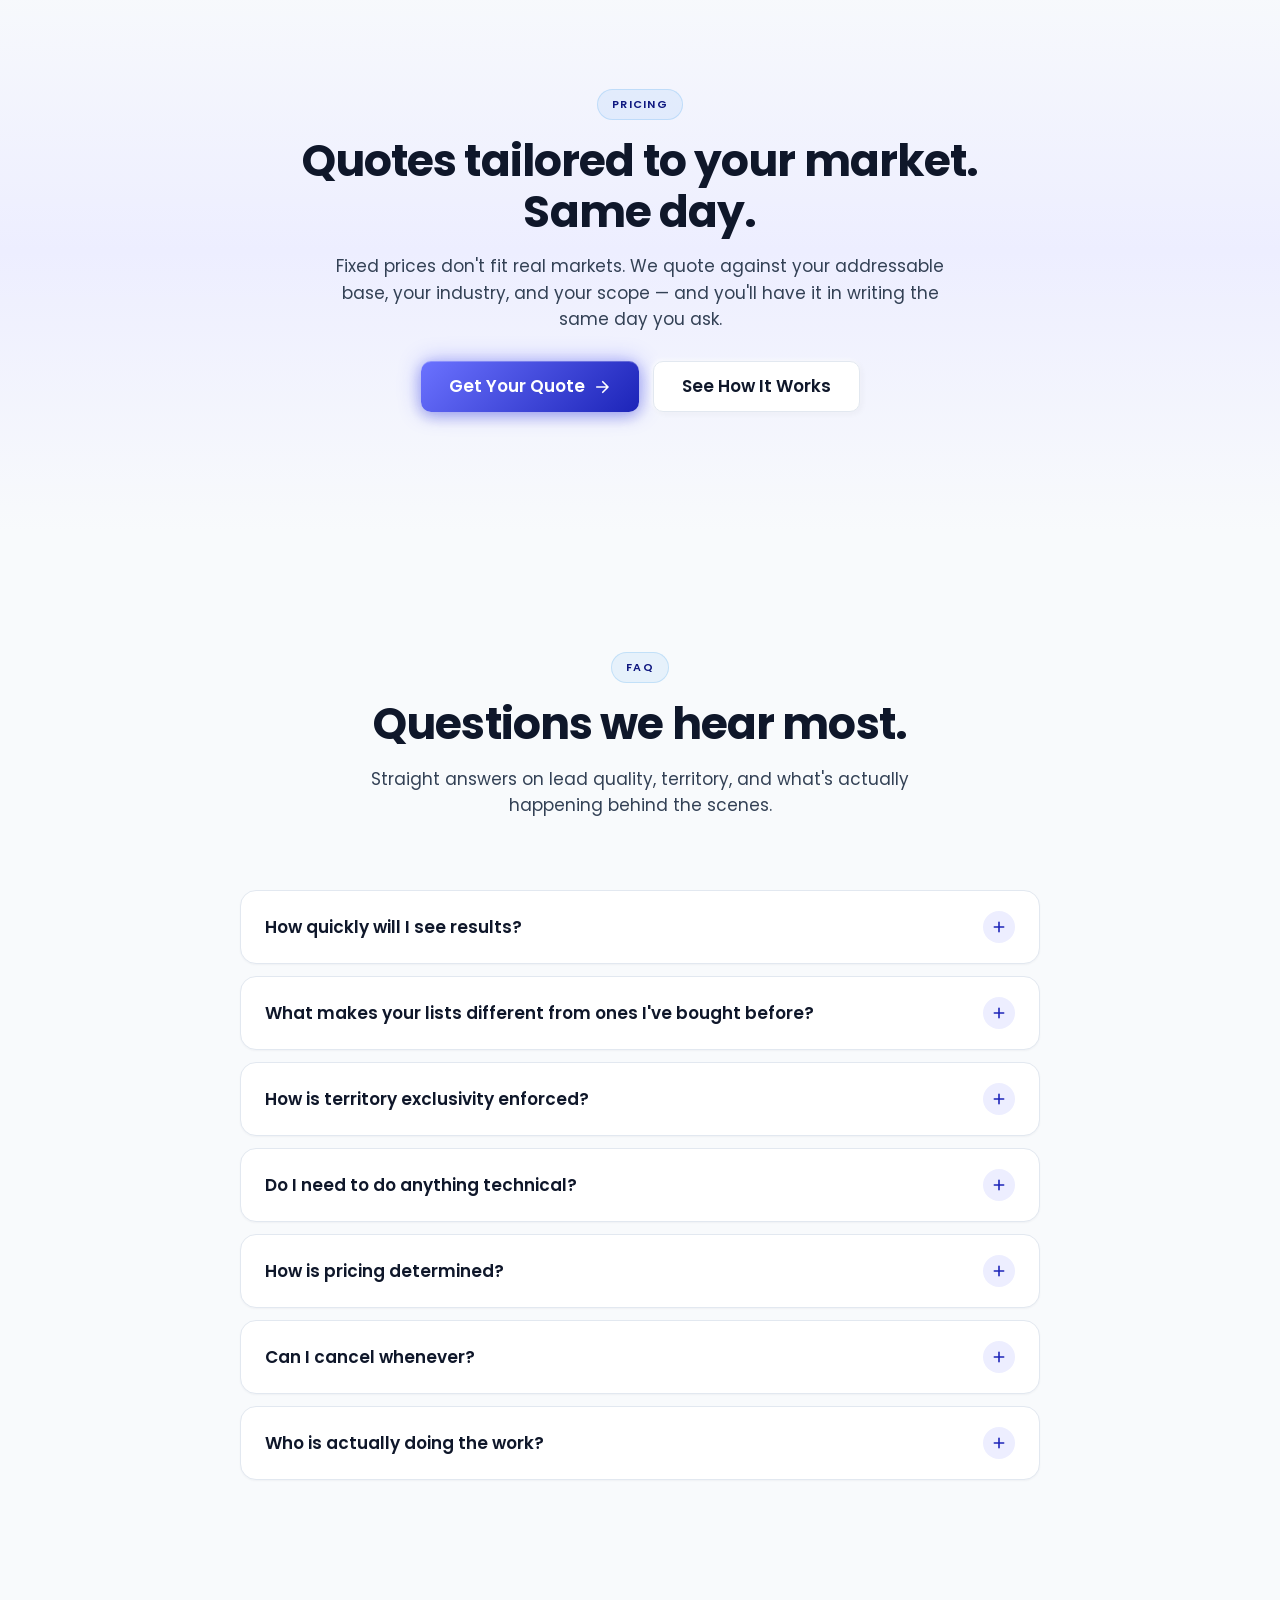
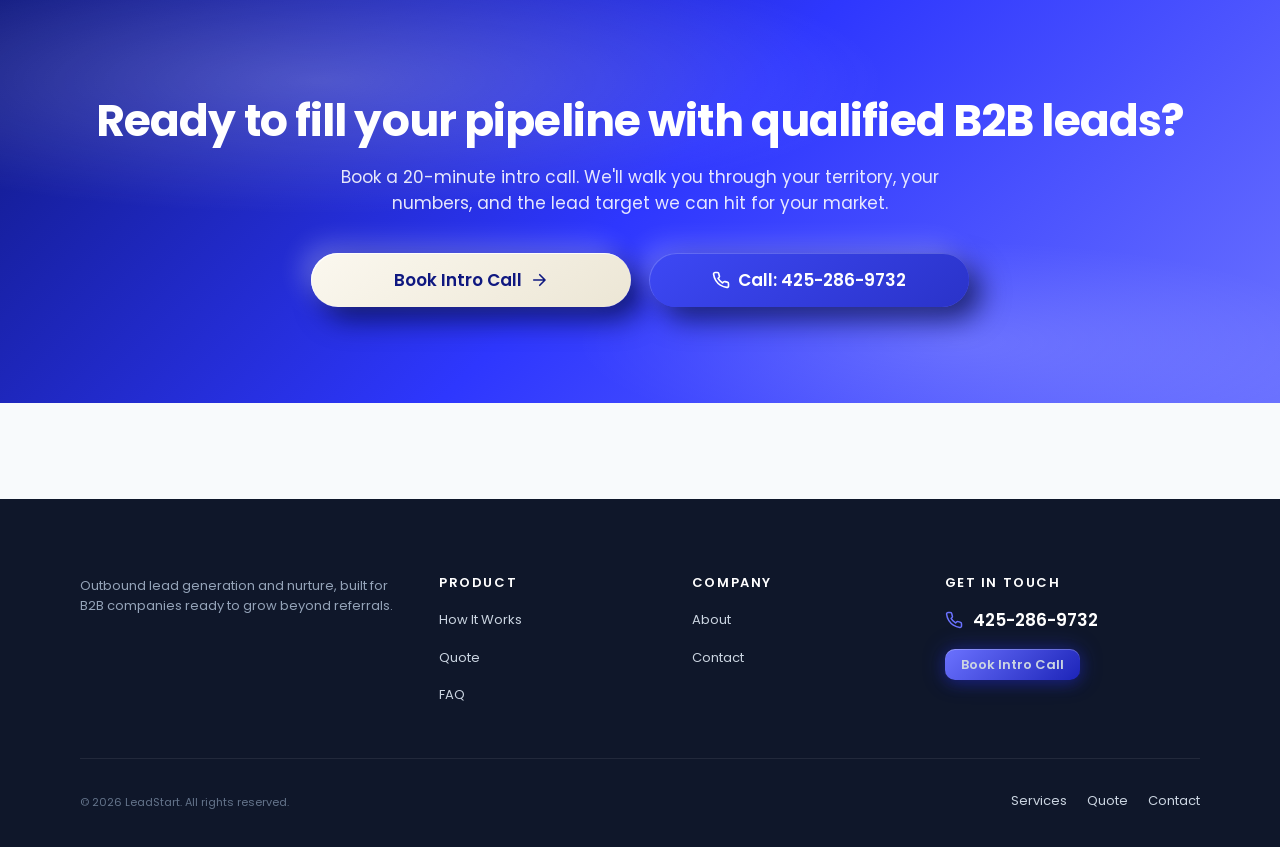
==== commit 96125a6f: "Pan Pal on every page, answering from LeadStart-App's answer book Pan Pal, LeadStart's hero, as a ch" ====
--- a/index.html
+++ b/index.html
@@ -30,6 +30,7 @@
   <link rel="stylesheet" href="/assets/css/layout.css" />
   <link rel="stylesheet" href="/assets/css/components.css" />
   <link rel="stylesheet" href="/assets/css/pages.css" />
+  <link rel="stylesheet" href="/assets/css/panpal.css" />
 
   <style>
     .quote-band { text-align: center; }
@@ -495,5 +496,6 @@
   <script defer src="/assets/js/nav.js"></script>
   <script defer src="/assets/js/accordion.js"></script>
   <script defer src="/assets/js/reveal.js"></script>
+  <script defer src="/assets/js/panpal.js"></script>
 </body>
 </html>
--- a/assets/css/panpal.css
+++ b/assets/css/panpal.css
@@ -0,0 +1,587 @@
+/* =========================================================================
+   panpal.css — Pan Pal, the buddy you drag around and chat with (MOCKUP)
+   Depends on: tokens.css, base.css, components.css (.btn)
+   Paired with assets/js/panpal.js, which builds every element below.
+   ========================================================================= */
+
+/* ----------------------------------------------------------------- him -- */
+.pp-buddy {
+  position: fixed;
+  left: 0;
+  top: 0;
+  z-index: calc(var(--z-overlay) - 10);
+  width: 92px;
+  height: 99px;
+  cursor: grab;
+  touch-action: none;
+  user-select: none;
+  -webkit-user-select: none;
+  -webkit-tap-highlight-color: transparent;
+  border-radius: var(--r-lg);
+}
+
+.pp-buddy svg {
+  display: block;
+  width: 100%;
+  height: 100%;
+  max-width: none;
+  overflow: visible;
+}
+
+.pp-buddy.dragging {
+  cursor: grabbing;
+}
+
+@media (max-width: 600px) {
+  .pp-buddy {
+    width: 74px;
+    height: 80px;
+  }
+}
+
+/* The one copy of his face the chat's avatars point at. Not display: none, which would stop its gradients painting. */
+.pp-sprite {
+  position: absolute;
+  width: 0;
+  height: 0;
+  overflow: hidden;
+}
+
+/* ------------------------------------------- a remark while he's shut -- */
+.pp-say {
+  position: fixed;
+  left: 0;
+  top: 0;
+  z-index: calc(var(--z-overlay) - 5);
+  max-width: 250px;
+  padding: 12px 16px;
+  border: 1px solid var(--border-mid);
+  border-radius: var(--r-lg);
+  background: var(--surface);
+  box-shadow: var(--shadow-lg);
+  color: var(--text-primary);
+  font-size: 14px;
+  font-weight: 500;
+  line-height: var(--leading-snug);
+  text-align: left;
+  cursor: pointer;
+  transform-origin: 100% var(--tail, 50%);
+  animation: pp-pop var(--dur-slow) cubic-bezier(0.34, 1.56, 0.64, 1);
+  transition: border-color var(--dur-fast) var(--ease);
+}
+
+.pp-say[data-side='left'] { transform-origin: 0 var(--tail, 50%); }
+.pp-say[data-side='top'] { transform-origin: var(--tail, 50%) 0; }
+.pp-say[data-side='bottom'] { transform-origin: var(--tail, 50%) 100%; }
+
+/* Its tail, pointing at his face. Painted over the bubble's own border (z-index -1 inside the bubble's stacking
+   context), so the two read as one shape; only the tail's two outer edges keep a border. */
+.pp-say::after {
+  content: '';
+  position: absolute;
+  z-index: -1;
+  width: 12px;
+  height: 12px;
+  background: var(--surface);
+  border: 1px solid var(--border-mid);
+  transform: rotate(45deg);
+  transition: border-color var(--dur-fast) var(--ease);
+}
+
+.pp-say[data-side='right']::after { right: -7px; top: calc(var(--tail) - 6px); border-left-color: transparent; border-bottom-color: transparent; }
+.pp-say[data-side='left']::after { left: -7px; top: calc(var(--tail) - 6px); border-top-color: transparent; border-right-color: transparent; }
+.pp-say[data-side='top']::after { top: -7px; left: calc(var(--tail) - 6px); border-right-color: transparent; border-bottom-color: transparent; }
+.pp-say[data-side='bottom']::after { bottom: -7px; left: calc(var(--tail) - 6px); border-top-color: transparent; border-left-color: transparent; }
+
+.pp-say[hidden] {
+  display: none;
+}
+
+.pp-say:hover,
+.pp-say:hover::after {
+  border-color: var(--primary-soft);
+}
+
+.pp-say[data-side='right']:hover::after { border-left-color: transparent; border-bottom-color: transparent; }
+.pp-say[data-side='left']:hover::after { border-top-color: transparent; border-right-color: transparent; }
+.pp-say[data-side='top']:hover::after { border-right-color: transparent; border-bottom-color: transparent; }
+.pp-say[data-side='bottom']:hover::after { border-top-color: transparent; border-left-color: transparent; }
+
+/* ------------------------------------------------------- his bubble -- */
+.pp-bubble {
+  position: fixed;
+  left: 0;
+  top: 0;
+  z-index: calc(var(--z-overlay) - 5);
+  width: min(360px, calc(100vw - 16px));
+  height: min(540px, calc(100vh - 16px));
+  transform-origin: 0 var(--tail, 50%);
+  /* Opening grows out of him and fades in; closing goes back the same way, a little quicker. */
+  transition: opacity 0.16s ease-in, transform 0.16s ease-in;
+}
+
+.pp-bubble:not(.closed) {
+  transition: opacity 0.22s cubic-bezier(0.2, 0.8, 0.2, 1), transform 0.22s cubic-bezier(0.2, 0.8, 0.2, 1);
+}
+
+.pp-bubble.stack {
+  width: min(420px, calc(100vw - 16px));
+}
+
+.pp-bubble[data-side='right'] { transform-origin: 100% var(--tail, 50%); }
+.pp-bubble[data-side='top'] { transform-origin: var(--tail, 50%) 0; }
+.pp-bubble[data-side='bottom'] { transform-origin: var(--tail, 50%) 100%; }
+
+.pp-bubble.closed {
+  opacity: 0;
+  transform: scale(0.9);
+  pointer-events: none;
+}
+
+.pp-bubble.gone {
+  visibility: hidden;
+}
+
+/* The tail sits behind the card, so only its point shows. */
+.pp-tail {
+  position: absolute;
+  width: 16px;
+  height: 16px;
+  background: var(--surface);
+  border: 1px solid var(--border-mid);
+  box-shadow: var(--shadow-md);
+  transform: rotate(45deg);
+}
+
+.pp-bubble[data-side='left'] .pp-tail { left: -7px; top: calc(var(--tail) - 8px); }
+.pp-bubble[data-side='right'] .pp-tail { right: -7px; top: calc(var(--tail) - 8px); }
+.pp-bubble[data-side='top'] .pp-tail { top: -7px; left: calc(var(--tail) - 8px); }
+.pp-bubble[data-side='bottom'] .pp-tail { bottom: -7px; left: calc(var(--tail) - 8px); }
+
+.pp-card {
+  position: relative;
+  display: flex;
+  flex-direction: column;
+  height: 100%;
+  overflow: hidden;
+  background: var(--surface);
+  border: 1px solid var(--border-mid);
+  border-radius: var(--r-card);
+  box-shadow: var(--shadow-xl), var(--shadow-md);
+}
+
+.pp-head {
+  display: flex;
+  align-items: center;
+  gap: 12px;
+  padding: 14px 12px 12px 16px;
+  border-bottom: 1px solid var(--border-light);
+}
+
+.pp-avatar {
+  width: 40px;
+  height: 40px;
+  flex: none;
+  border-radius: 50%;
+  box-shadow: 0 0 0 2px var(--surface), 0 0 0 3px var(--primary-soft);
+}
+
+.pp-avatar svg,
+.pp-mini {
+  display: block;
+  width: 100%;
+  height: 100%;
+  max-width: none;
+}
+
+.pp-who {
+  display: flex;
+  flex: 1;
+  flex-direction: column;
+  min-width: 0;
+  line-height: var(--leading-snug);
+}
+
+.pp-who strong {
+  color: var(--text-primary);
+  font-size: var(--text-base);
+  font-weight: 600;
+}
+
+.pp-who span {
+  display: inline-flex;
+  align-items: center;
+  gap: 6px;
+  color: var(--text-muted);
+  font-size: var(--text-xs);
+}
+
+.pp-who span::before {
+  content: '';
+  width: 7px;
+  height: 7px;
+  border-radius: 50%;
+  background: var(--mint);
+}
+
+.pp-close {
+  display: grid;
+  place-items: center;
+  width: 32px;
+  height: 32px;
+  flex: none;
+  padding: 0;
+  border: 0;
+  border-radius: 50%;
+  background: transparent;
+  color: var(--text-muted);
+  transition: background var(--dur-fast) var(--ease), color var(--dur-fast) var(--ease);
+}
+
+.pp-close:hover {
+  background: var(--cloud);
+  color: var(--text-primary);
+}
+
+.pp-close svg {
+  width: 16px;
+  height: 16px;
+}
+
+/* Back, for the chat as its own screen on a phone. */
+.pp-back {
+  display: none;
+}
+
+/* ----------------------------------------------------------- the chat -- */
+.pp-log {
+  display: flex;
+  flex: 1;
+  flex-direction: column;
+  gap: 10px;
+  min-height: 0;
+  padding: 16px 14px;
+  overflow-y: auto;
+  overscroll-behavior: contain;
+}
+
+.pp-intro {
+  margin: 0 0 4px;
+  color: var(--text-faint);
+  font-size: var(--text-xs);
+  text-align: center;
+}
+
+/* Pan Pal's lines are plain text beside his face; the visitor's are flat bubbles on the right, one fill from the
+   site's own blues with no gradient or shadow (Daniel's phone chat rule, kept on every screen). */
+.pp-msg {
+  display: flex;
+  align-items: flex-start;
+  gap: 8px;
+  max-width: 85%;
+}
+
+.pp-msg.bot { align-self: flex-start; }
+.pp-msg.me { align-self: flex-end; }
+
+.pp-msg .pp-mini {
+  width: 26px;
+  height: 26px;
+  flex: none;
+}
+
+.pp-col {
+  display: flex;
+  flex-direction: column;
+  align-items: flex-start;
+  gap: 8px;
+  min-width: 0;
+}
+
+.pp-text {
+  font-size: 14px;
+  line-height: var(--leading-normal);
+  white-space: pre-wrap;
+  overflow-wrap: anywhere;
+}
+
+.pp-msg.bot .pp-text {
+  padding-top: 2px;
+  color: var(--text-body);
+}
+
+.pp-msg.me .pp-text {
+  padding: 9px 13px;
+  border-radius: 16px;
+  border-bottom-right-radius: 6px;
+  background: var(--primary-bg);
+  color: var(--text-primary);
+}
+
+.pp-ctas {
+  display: flex;
+  flex-wrap: wrap;
+  gap: 8px;
+}
+
+.pp-link {
+  padding: 6px 12px;
+  border-radius: var(--r-pill);
+  background: var(--primary-bg);
+  color: var(--primary);
+  font-size: var(--text-sm);
+  font-weight: 600;
+  line-height: var(--leading-snug);
+  transition: background var(--dur-fast) var(--ease);
+}
+
+.pp-link:hover {
+  background: var(--primary-soft);
+  color: var(--primary);
+}
+
+.pp-chips {
+  display: flex;
+  flex-wrap: wrap;
+  gap: 8px;
+  padding-left: 34px;
+}
+
+.pp-chip {
+  padding: 7px 12px;
+  border: 1px solid var(--primary-soft);
+  border-radius: var(--r-pill);
+  background: var(--surface);
+  color: var(--primary);
+  font-size: var(--text-sm);
+  font-weight: 500;
+  line-height: var(--leading-snug);
+  text-align: left;
+  transition: background var(--dur-fast) var(--ease), border-color var(--dur-fast) var(--ease);
+}
+
+.pp-chip:hover {
+  border-color: var(--blue-300);
+  background: var(--primary-bg);
+}
+
+/* Thinking is a line of dots and the word, not a bubble. */
+.pp-thinking {
+  display: flex;
+  align-items: center;
+  gap: 8px;
+  padding-left: 34px;
+  color: var(--text-muted);
+  font-size: var(--text-sm);
+}
+
+.pp-dots {
+  display: inline-flex;
+  gap: 4px;
+}
+
+.pp-dots i {
+  width: 6px;
+  height: 6px;
+  border-radius: 50%;
+  background: var(--silver);
+  animation: pp-dot 1s var(--ease) infinite;
+}
+
+.pp-dots i:nth-child(2) { animation-delay: 0.15s; }
+.pp-dots i:nth-child(3) { animation-delay: 0.3s; }
+
+/* A new line fades in where its room already is. */
+.pp-msg.fresh,
+.pp-chips.fresh {
+  animation: pp-fade 0.22s cubic-bezier(0.2, 0.8, 0.2, 1) both;
+}
+
+/* ------------------------------------------------------- the message box -- */
+.pp-compose {
+  display: flex;
+  align-items: flex-end;
+  gap: 8px;
+  padding: 10px 12px 6px;
+  border-top: 1px solid var(--border-light);
+}
+
+.pp-compose textarea {
+  flex: 1;
+  min-width: 0;
+  max-height: 150px;
+  padding: 10px 12px;
+  resize: none;
+  border: 1px solid var(--border-mid);
+  border-radius: var(--r-input);
+  background: var(--surface);
+  color: var(--text-primary);
+  font-size: 14px;
+  line-height: 1.4;
+  transition: border-color var(--dur-fast) var(--ease), box-shadow var(--dur-fast) var(--ease);
+}
+
+.pp-compose textarea::placeholder {
+  color: var(--text-faint);
+}
+
+.pp-compose textarea:focus {
+  outline: none;
+  border-color: var(--primary);
+  box-shadow: 0 0 0 3px var(--primary-bg);
+}
+
+/* 16px stops iOS zooming the page in when the box takes the cursor. */
+@media (pointer: coarse) {
+  .pp-compose textarea { font-size: 16px; }
+}
+
+.pp-send {
+  display: grid;
+  place-items: center;
+  width: 40px;
+  height: 40px;
+  flex: none;
+  padding: 0;
+  border: 0;
+  border-radius: 50%;
+  background: var(--btn-primary-grad);
+  box-shadow: var(--btn-primary-glow);
+  color: var(--text-invert);
+  transition: background var(--dur-fast) var(--ease), box-shadow var(--dur-fast) var(--ease);
+}
+
+.pp-send:hover {
+  background: var(--btn-primary-grad-hover);
+  box-shadow: var(--btn-primary-glow-hover);
+}
+
+.pp-send svg {
+  width: 18px;
+  height: 18px;
+}
+
+/* --------------------------------------------- the chat as its own screen -- */
+/* On a phone (600px wide or less) the chat takes the whole screen over the page, laid out like the Claude app in
+   LeadStart's own colours (Daniel's phone chat rule): a top bar with Back, his face, his name and one line of status;
+   only the conversation scrolls; the message box is pinned at the foot and rides the keyboard. panpal.js sets --kb
+   (how much of the screen the keyboard covers) and its timing, and grows the screen out of Pan Pal. Held sideways, the
+   conversation and the box keep to a readable centred column. */
+.pp-bubble.full {
+  top: var(--vv-top, 0px) !important;
+  left: 0 !important;
+  z-index: calc(var(--z-modal) + 10);
+  width: 100%;
+  height: var(--screen-h, 100vh) !important;
+  transform-origin: 0 0;
+  transition: none;
+}
+
+.pp-bubble.full.closed {
+  transform: none;
+}
+
+.pp-bubble.full .pp-tail,
+.pp-bubble.full .pp-close {
+  display: none;
+}
+
+.pp-bubble.full .pp-card {
+  padding-bottom: var(--kb, 0px);
+  border: 0;
+  border-radius: 0;
+  box-shadow: none;
+}
+
+.pp-bubble.full .pp-head {
+  gap: 10px;
+  padding: calc(env(safe-area-inset-top) + 8px) max(12px, calc((100% - 720px) / 2)) 10px;
+}
+
+.pp-bubble.full .pp-avatar {
+  width: 34px;
+  height: 34px;
+}
+
+.pp-bubble.full .pp-back {
+  display: grid;
+  place-items: center;
+  width: 38px;
+  height: 38px;
+  flex: none;
+  padding: 0;
+  border: 0;
+  border-radius: 50%;
+  background: var(--cloud);
+  color: var(--text-primary);
+}
+
+.pp-back svg {
+  width: 20px;
+  height: 20px;
+}
+
+.pp-bubble.full .pp-log {
+  padding: 16px max(16px, calc((100% - 720px) / 2));
+}
+
+/* The text sits on top, one line tall and growing to about six lines; send sits under it on the right. The home
+   bar's room under the box goes as the keyboard comes up. */
+.pp-bubble.full .pp-compose {
+  display: grid;
+  grid-template-columns: 1fr auto;
+  gap: 8px;
+  padding: 8px max(12px, calc((100% - 720px) / 2)) max(8px, calc(env(safe-area-inset-bottom) + 8px - var(--kb, 0px)));
+}
+
+.pp-bubble.full .pp-compose textarea {
+  grid-column: 1 / -1;
+  font-size: 16px;
+}
+
+.pp-bubble.full .pp-send {
+  grid-column: 2;
+  width: 36px;
+  height: 36px;
+}
+
+/* The page behind the chat screen stays still. */
+html.pp-locked,
+html.pp-locked body {
+  overflow: hidden;
+  overscroll-behavior: none;
+}
+
+/* -------------------------------------------------- focus after a press -- */
+/* Shift or Caps Lock alone never lights up what was pressed; Tab still shows where you are. */
+:root[data-focus='press'] .pp-buddy:focus-visible,
+:root[data-focus='press'] .pp-say:focus-visible,
+:root[data-focus='press'] .pp-bubble :focus-visible:not(textarea) {
+  outline: none;
+}
+
+/* ---------------------------------------------------------------- motion -- */
+@keyframes pp-pop {
+  from { opacity: 0; transform: scale(0.6); }
+  to { opacity: 1; transform: none; }
+}
+
+@keyframes pp-fade {
+  from { opacity: 0; }
+  to { opacity: 1; }
+}
+
+@keyframes pp-dot {
+  0%, 60%, 100% { opacity: 0.35; transform: none; }
+  30% { opacity: 1; transform: translateY(-3px); }
+}
+
+@media (prefers-reduced-motion: reduce) {
+  .pp-bubble,
+  .pp-say,
+  .pp-dots i,
+  .fresh {
+    animation: none;
+    transition: none;
+  }
+}
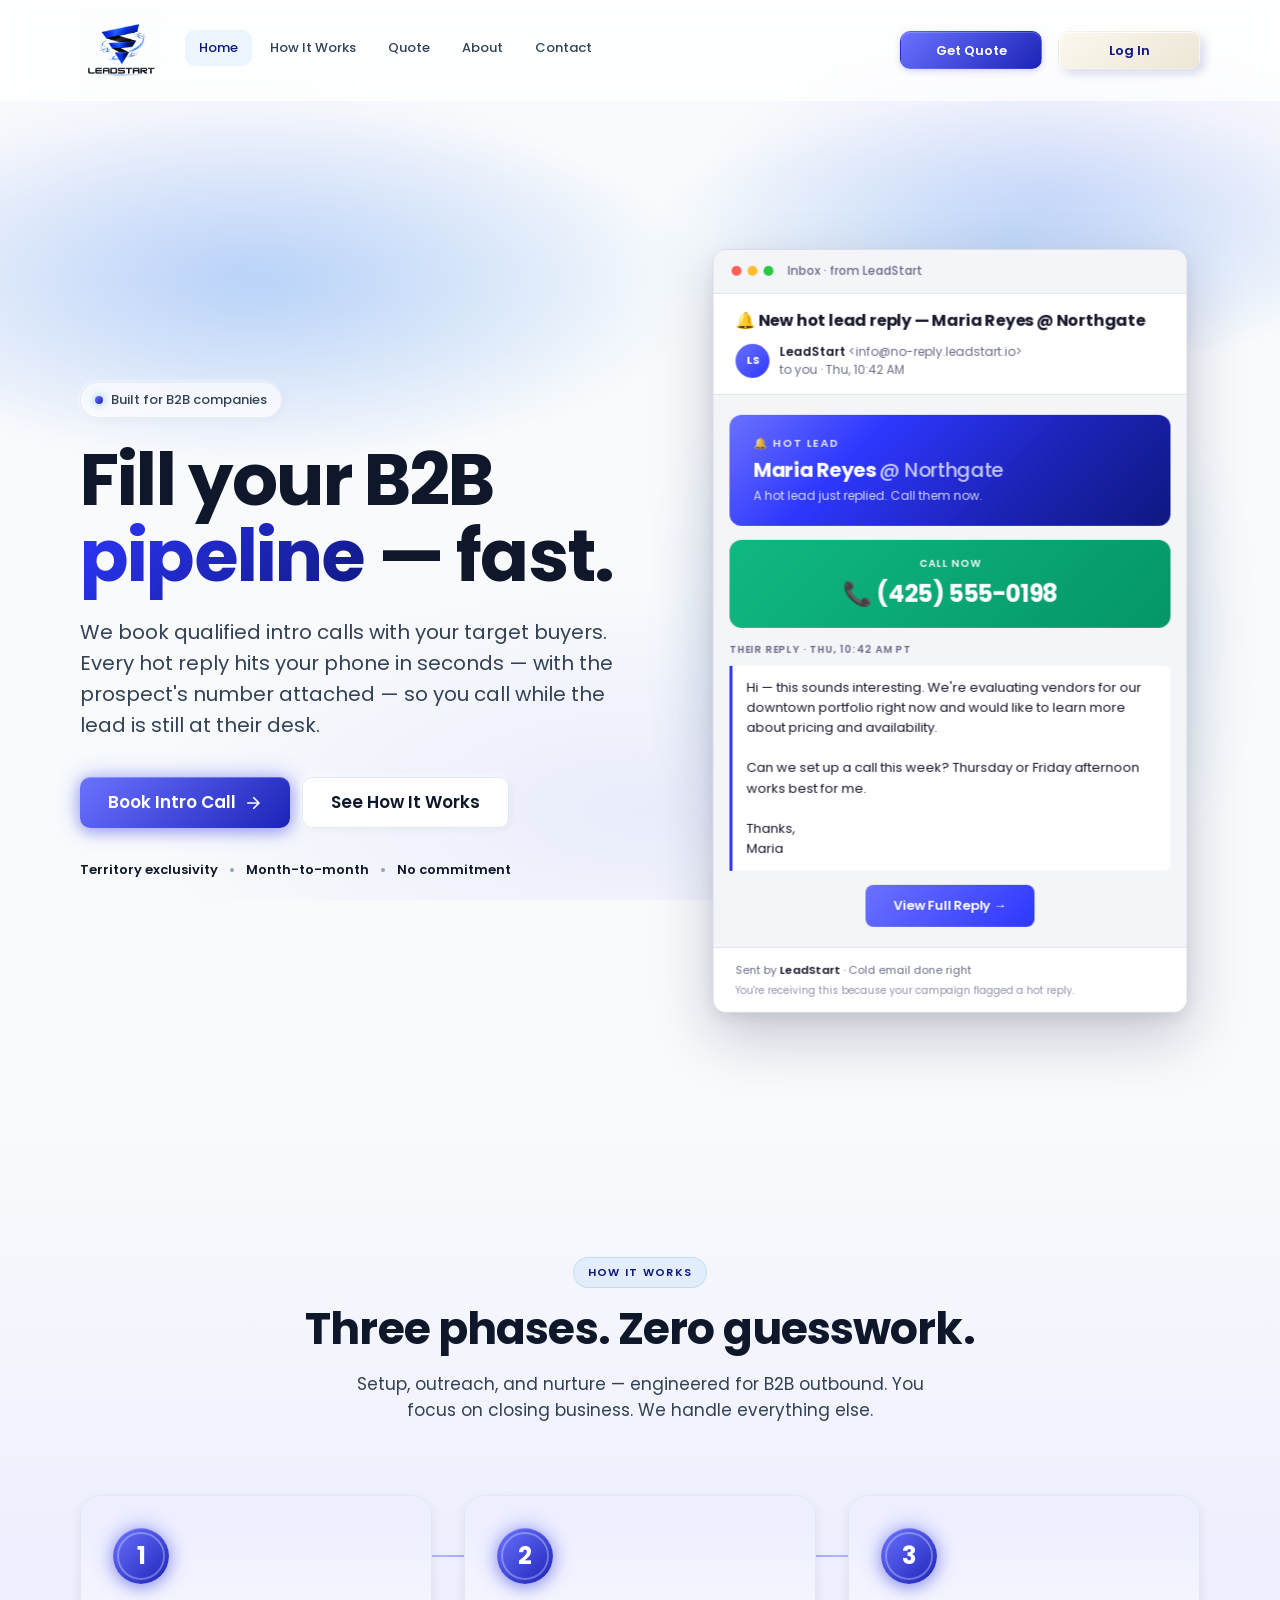
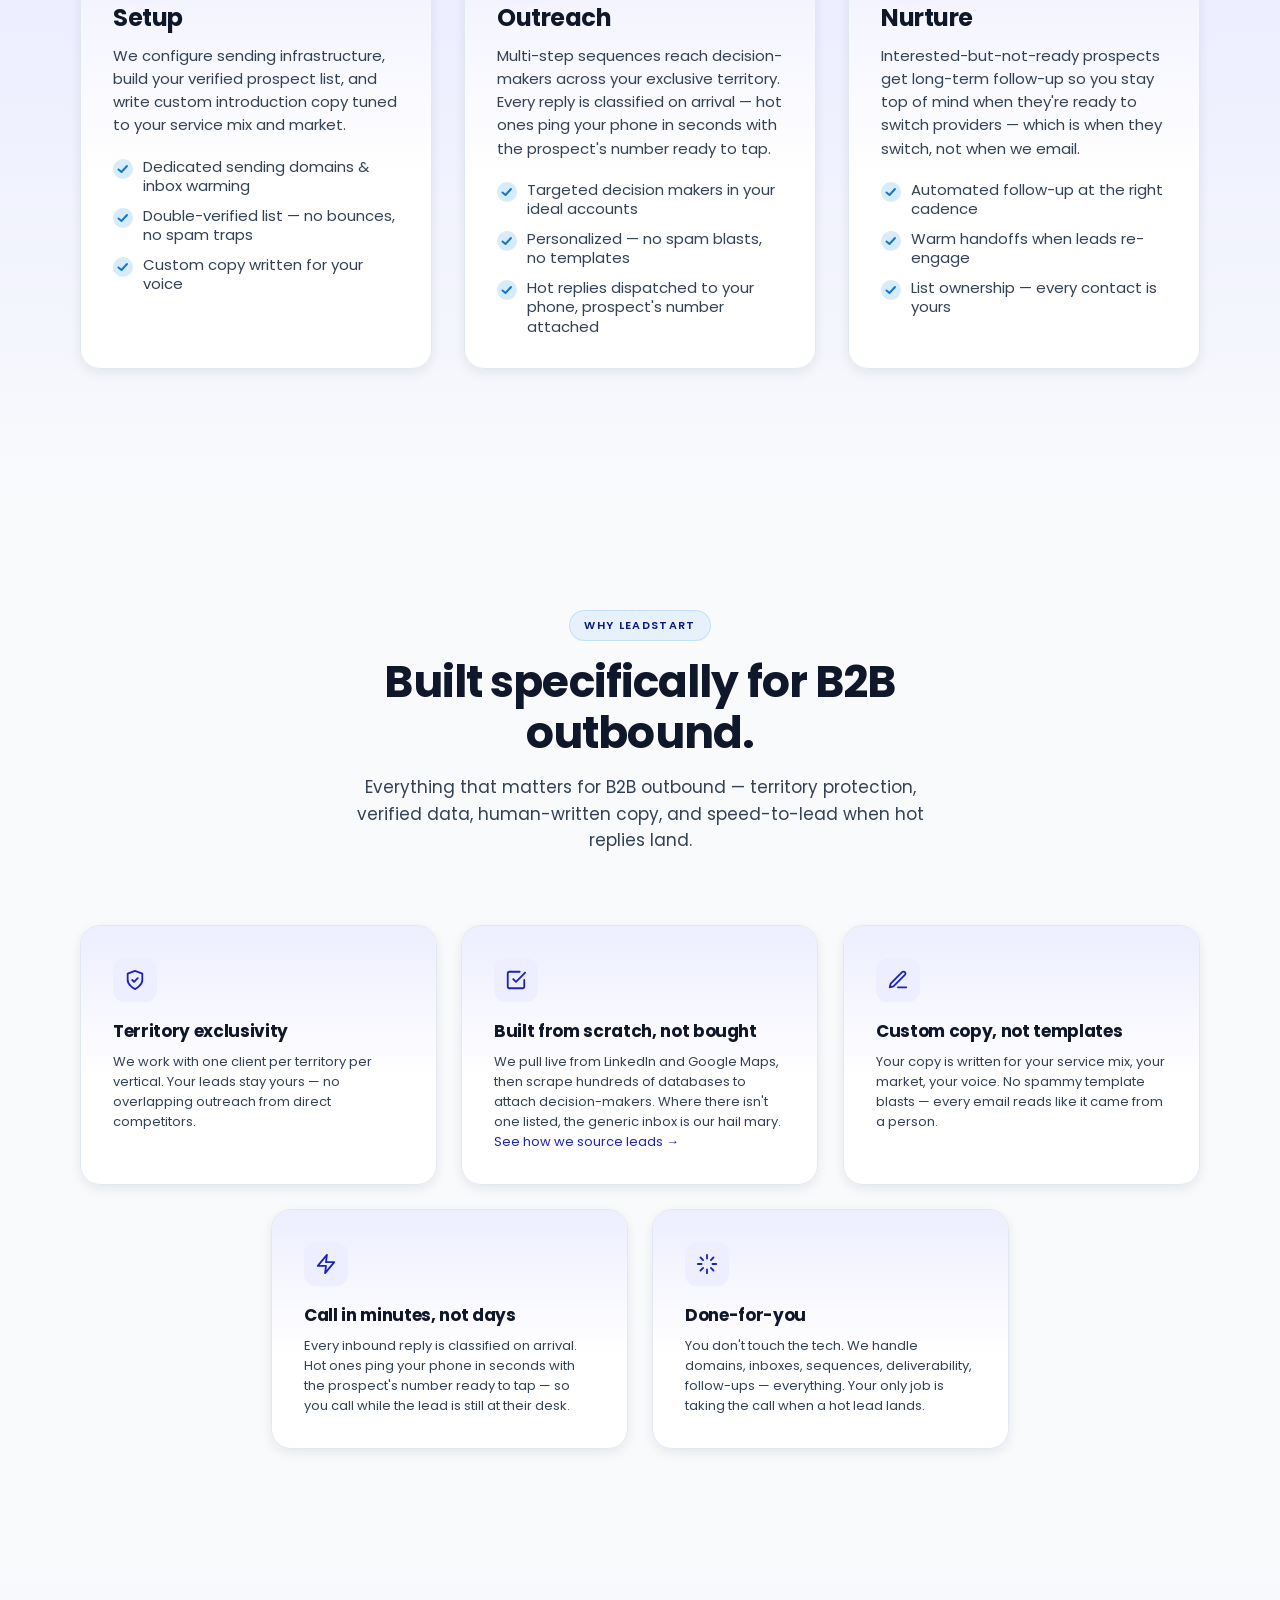
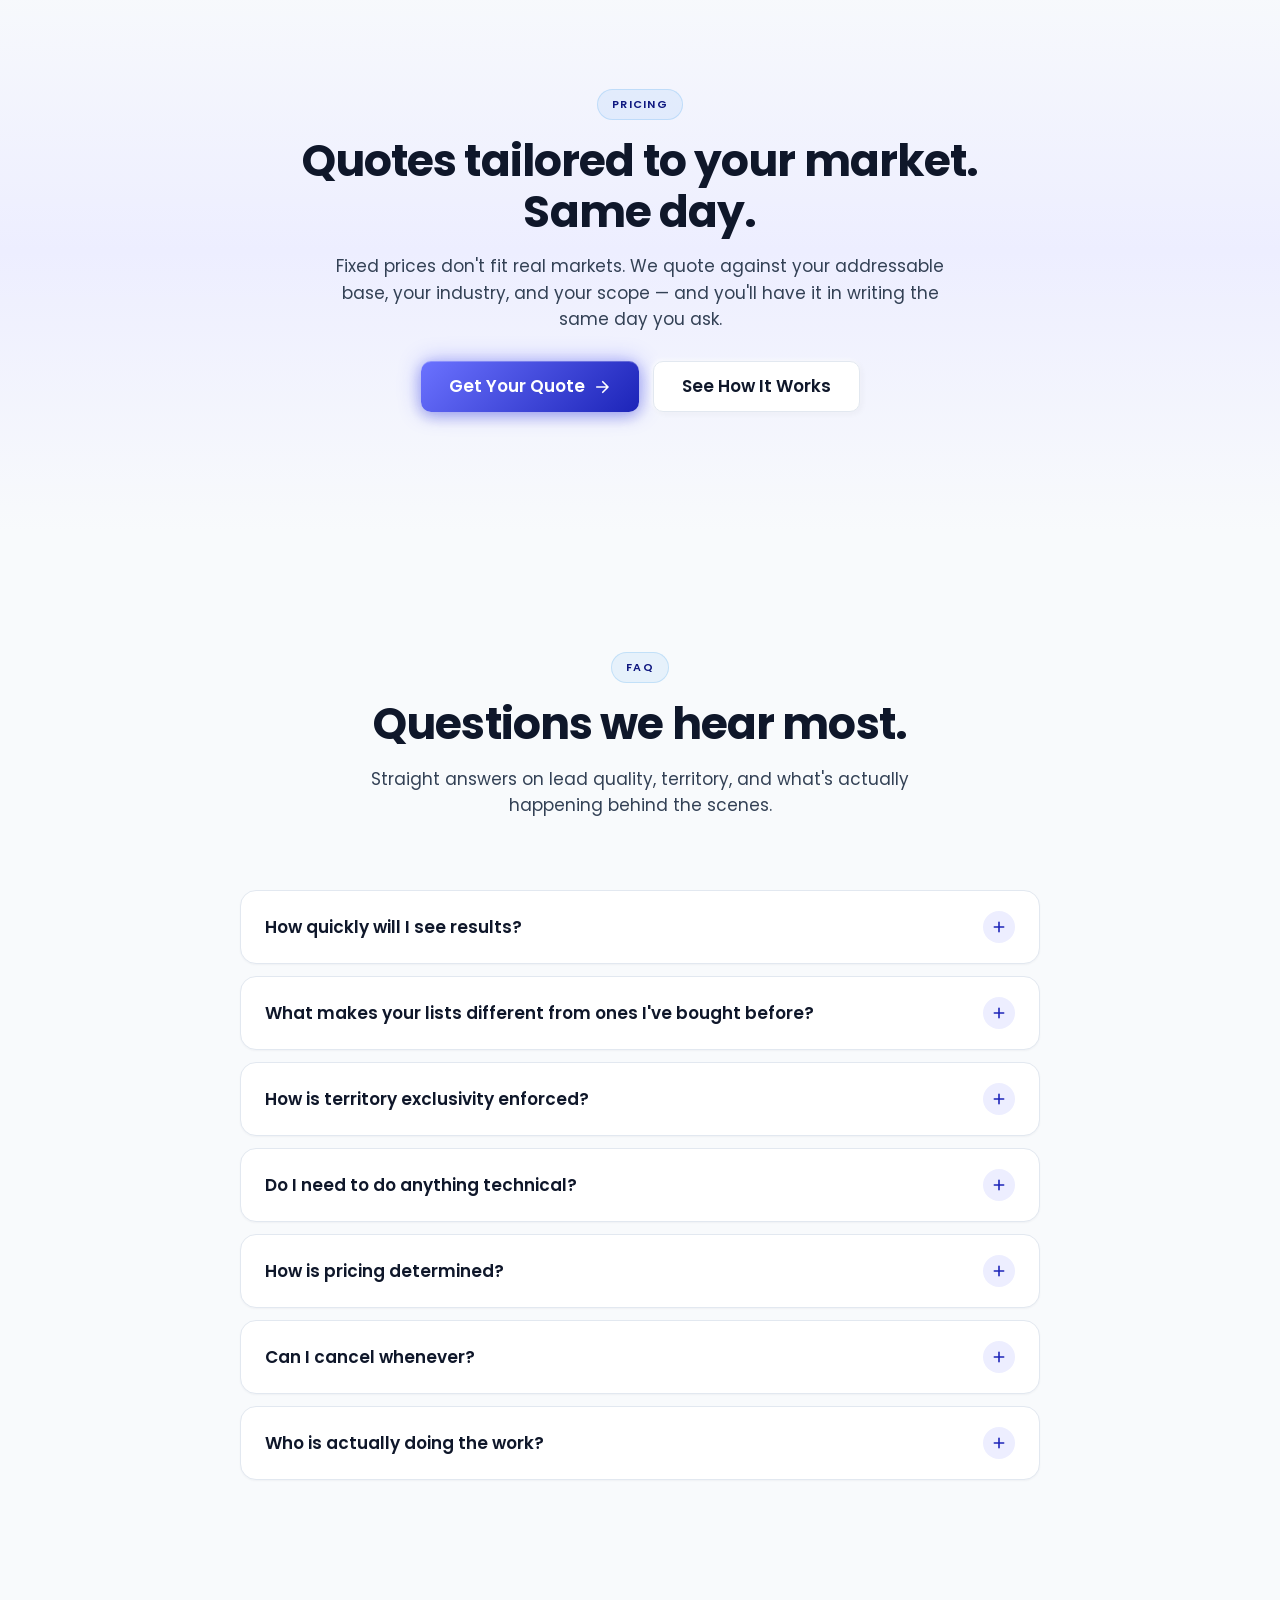
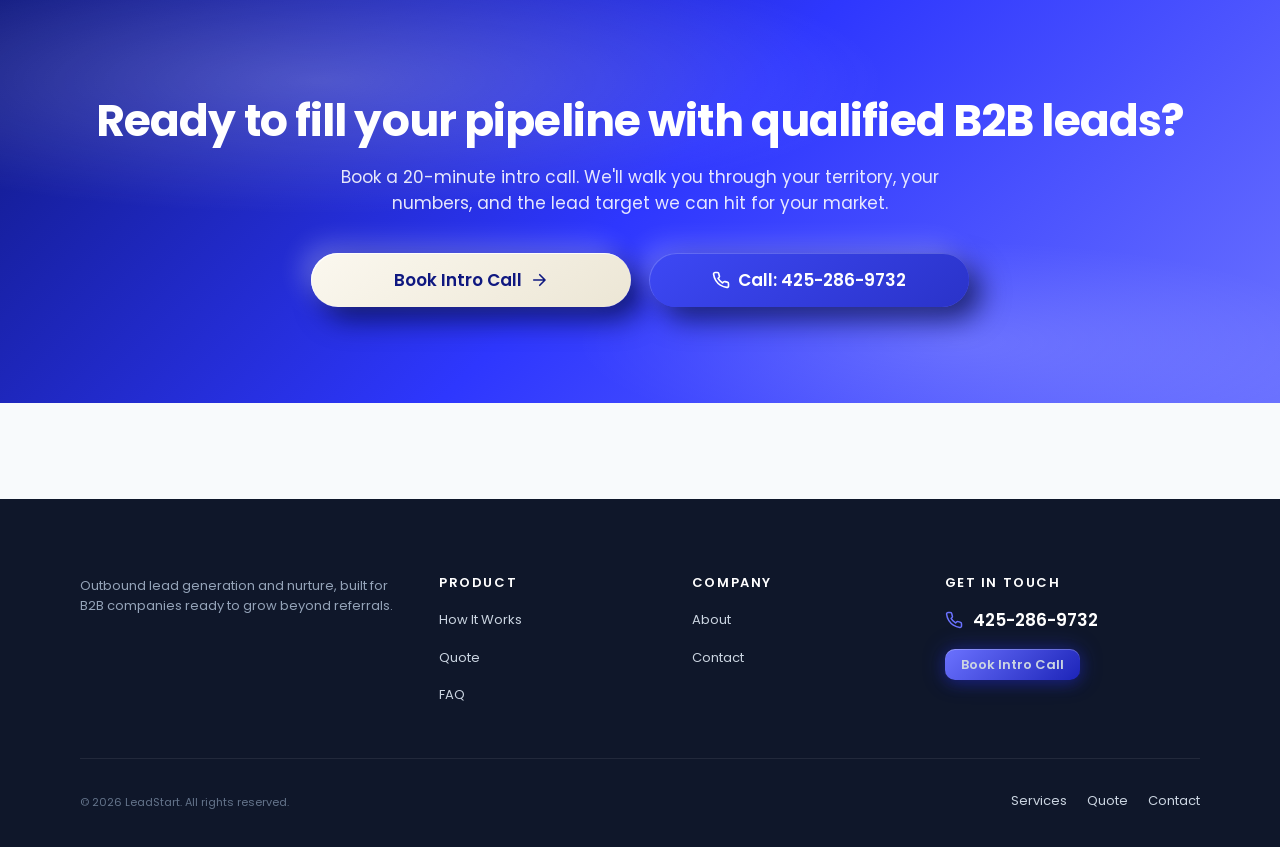
==== commit 7e5a1bc1: "Pan Pal off for the time being Daniel: "Disable Pan Pal for the time being." No page loads his style" ====
--- a/index.html
+++ b/index.html
@@ -30,7 +30,6 @@
   <link rel="stylesheet" href="/assets/css/layout.css" />
   <link rel="stylesheet" href="/assets/css/components.css" />
   <link rel="stylesheet" href="/assets/css/pages.css" />
-  <link rel="stylesheet" href="/assets/css/panpal.css" />
 
   <style>
     .quote-band { text-align: center; }
@@ -496,6 +495,6 @@
   <script defer src="/assets/js/nav.js"></script>
   <script defer src="/assets/js/accordion.js"></script>
   <script defer src="/assets/js/reveal.js"></script>
-  <script defer src="/assets/js/panpal.js"></script>
+  <!-- Pan Pal is off for the time being: his files stay (assets/js/panpal.js, assets/css/panpal.css); add his stylesheet and script back to turn him on -->
 </body>
 </html>
